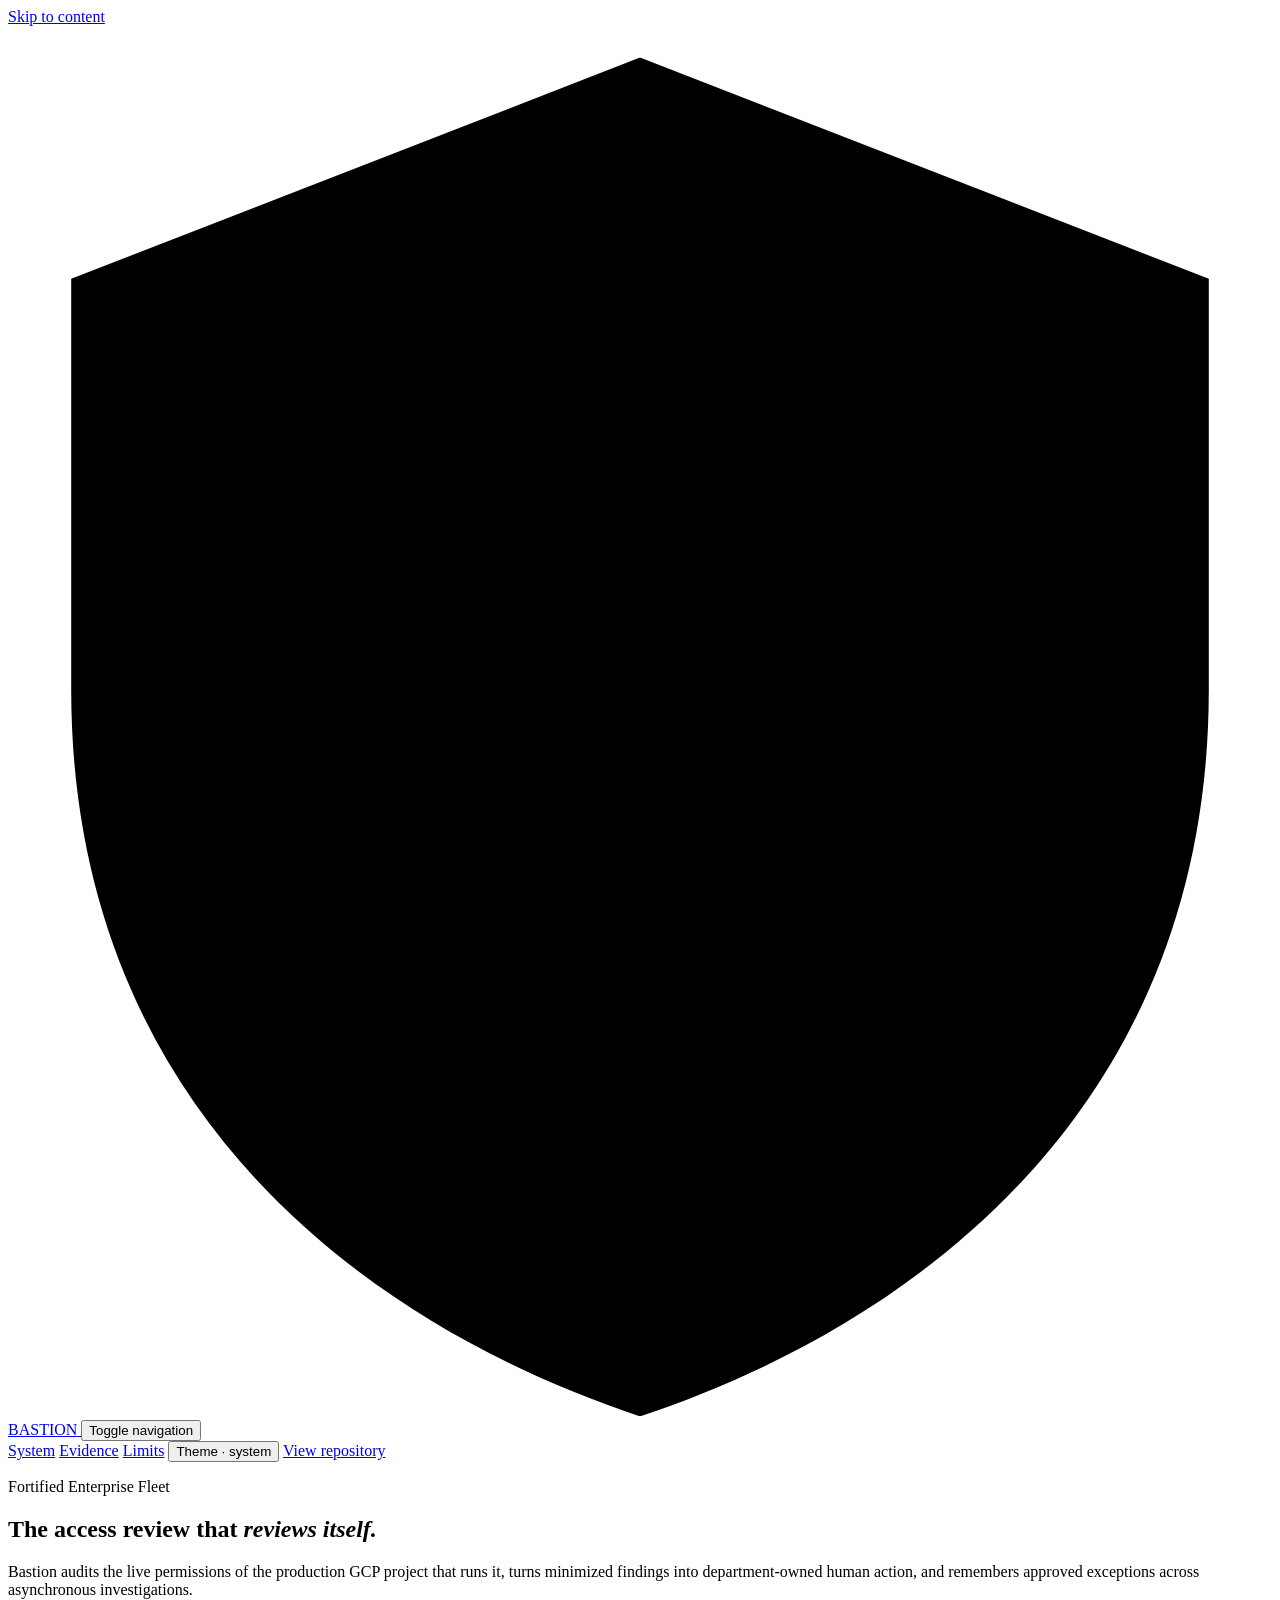
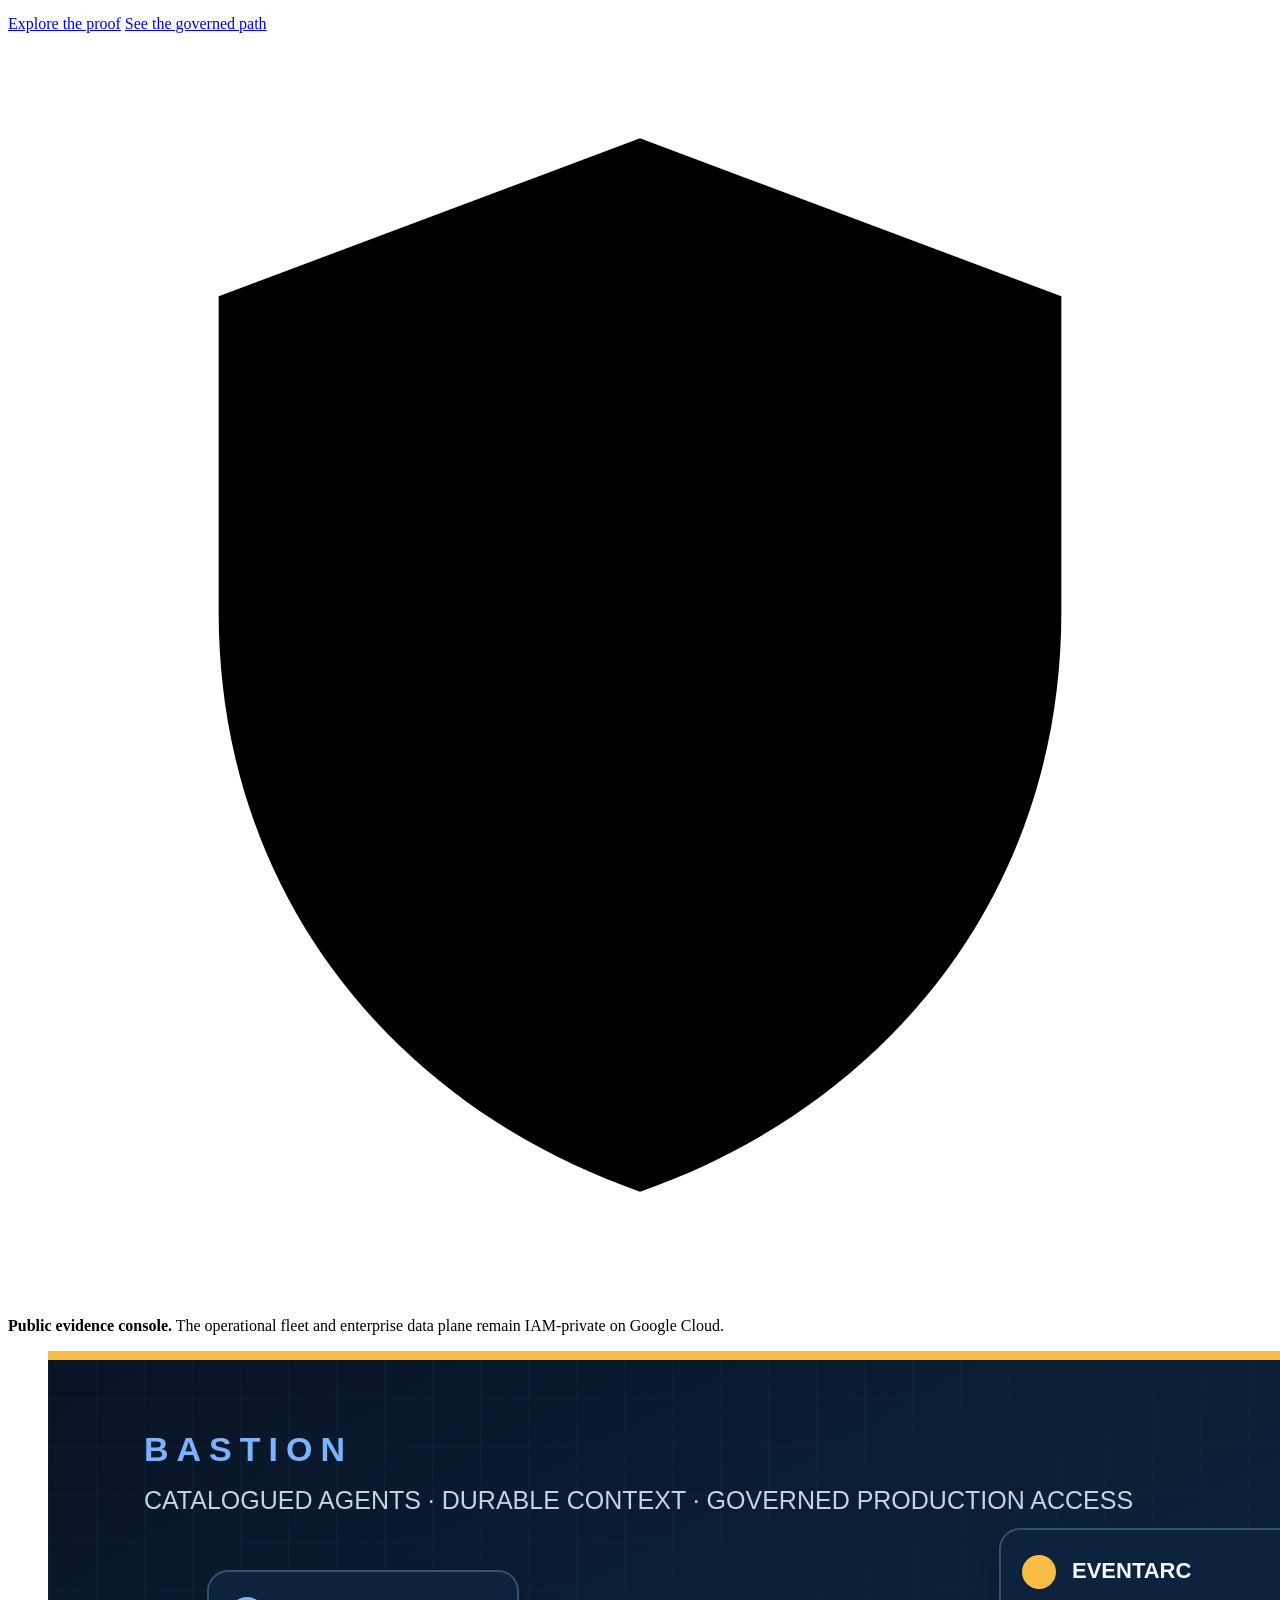
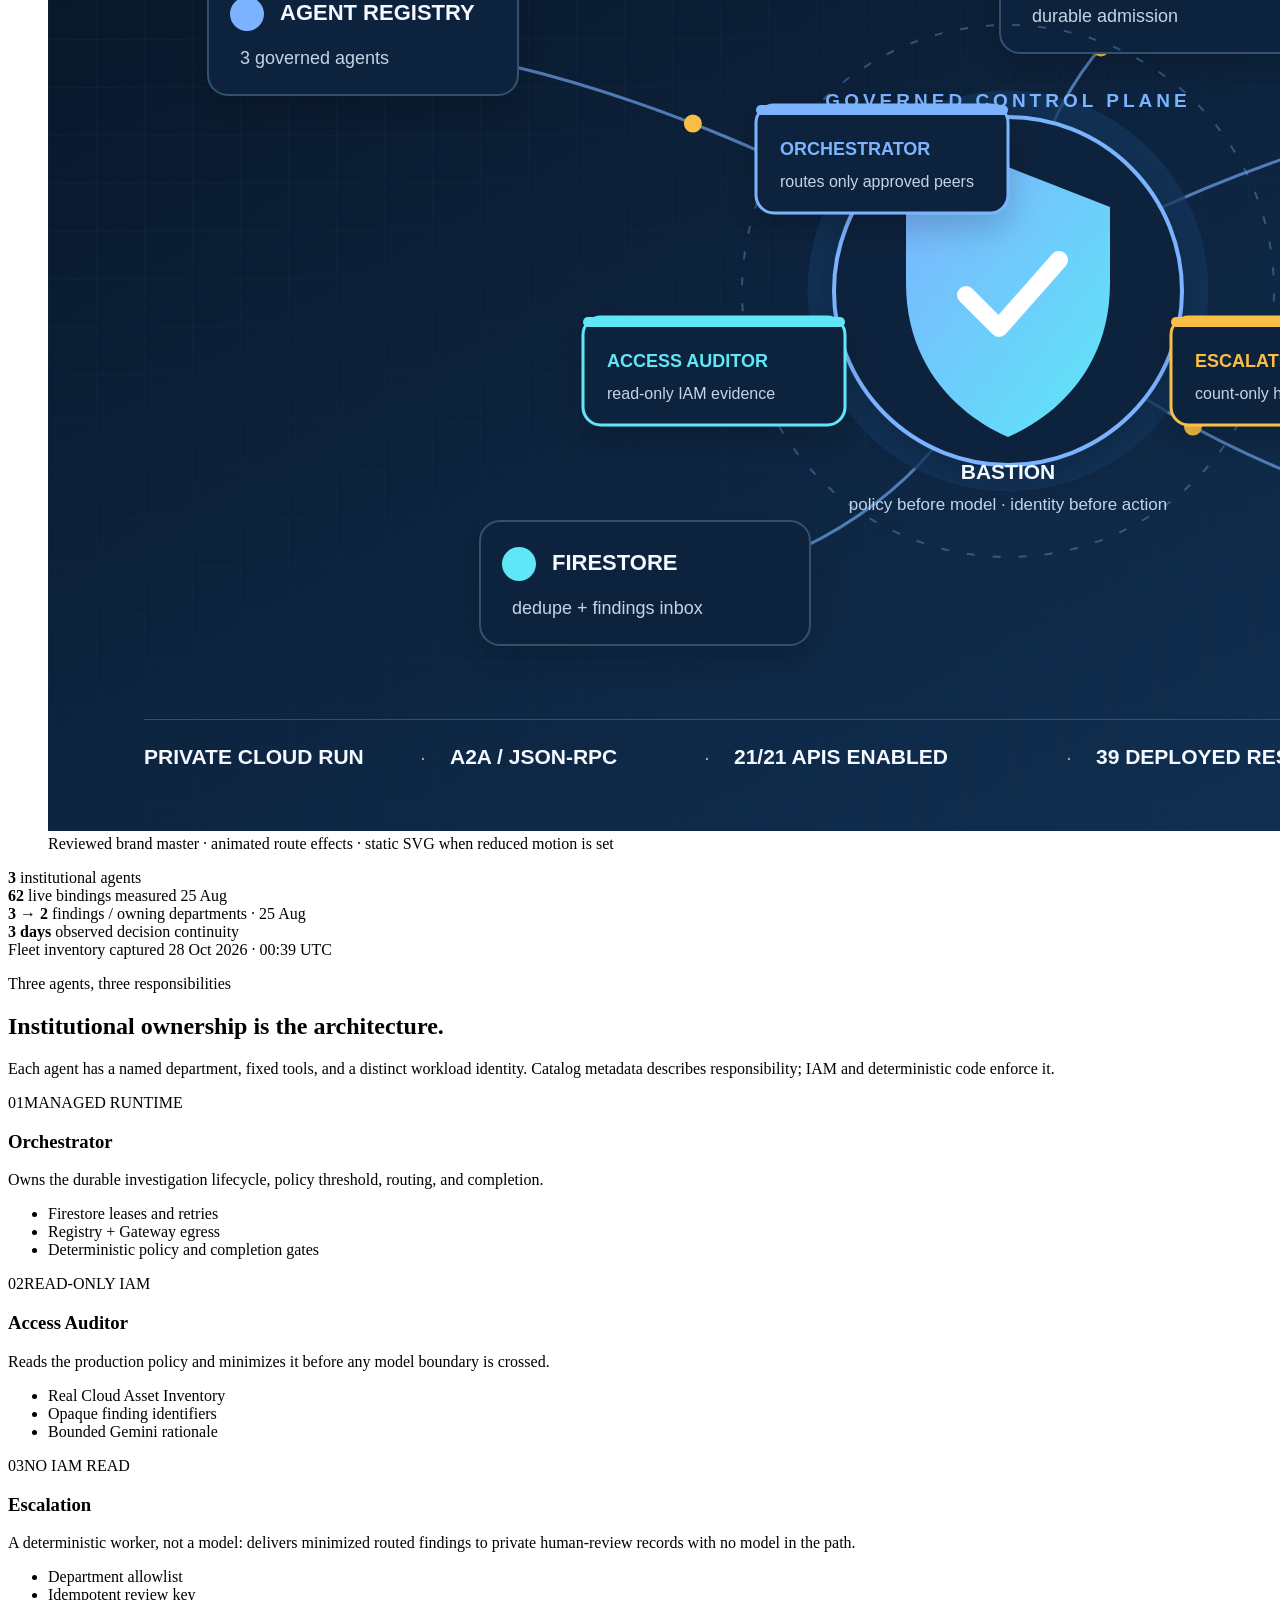
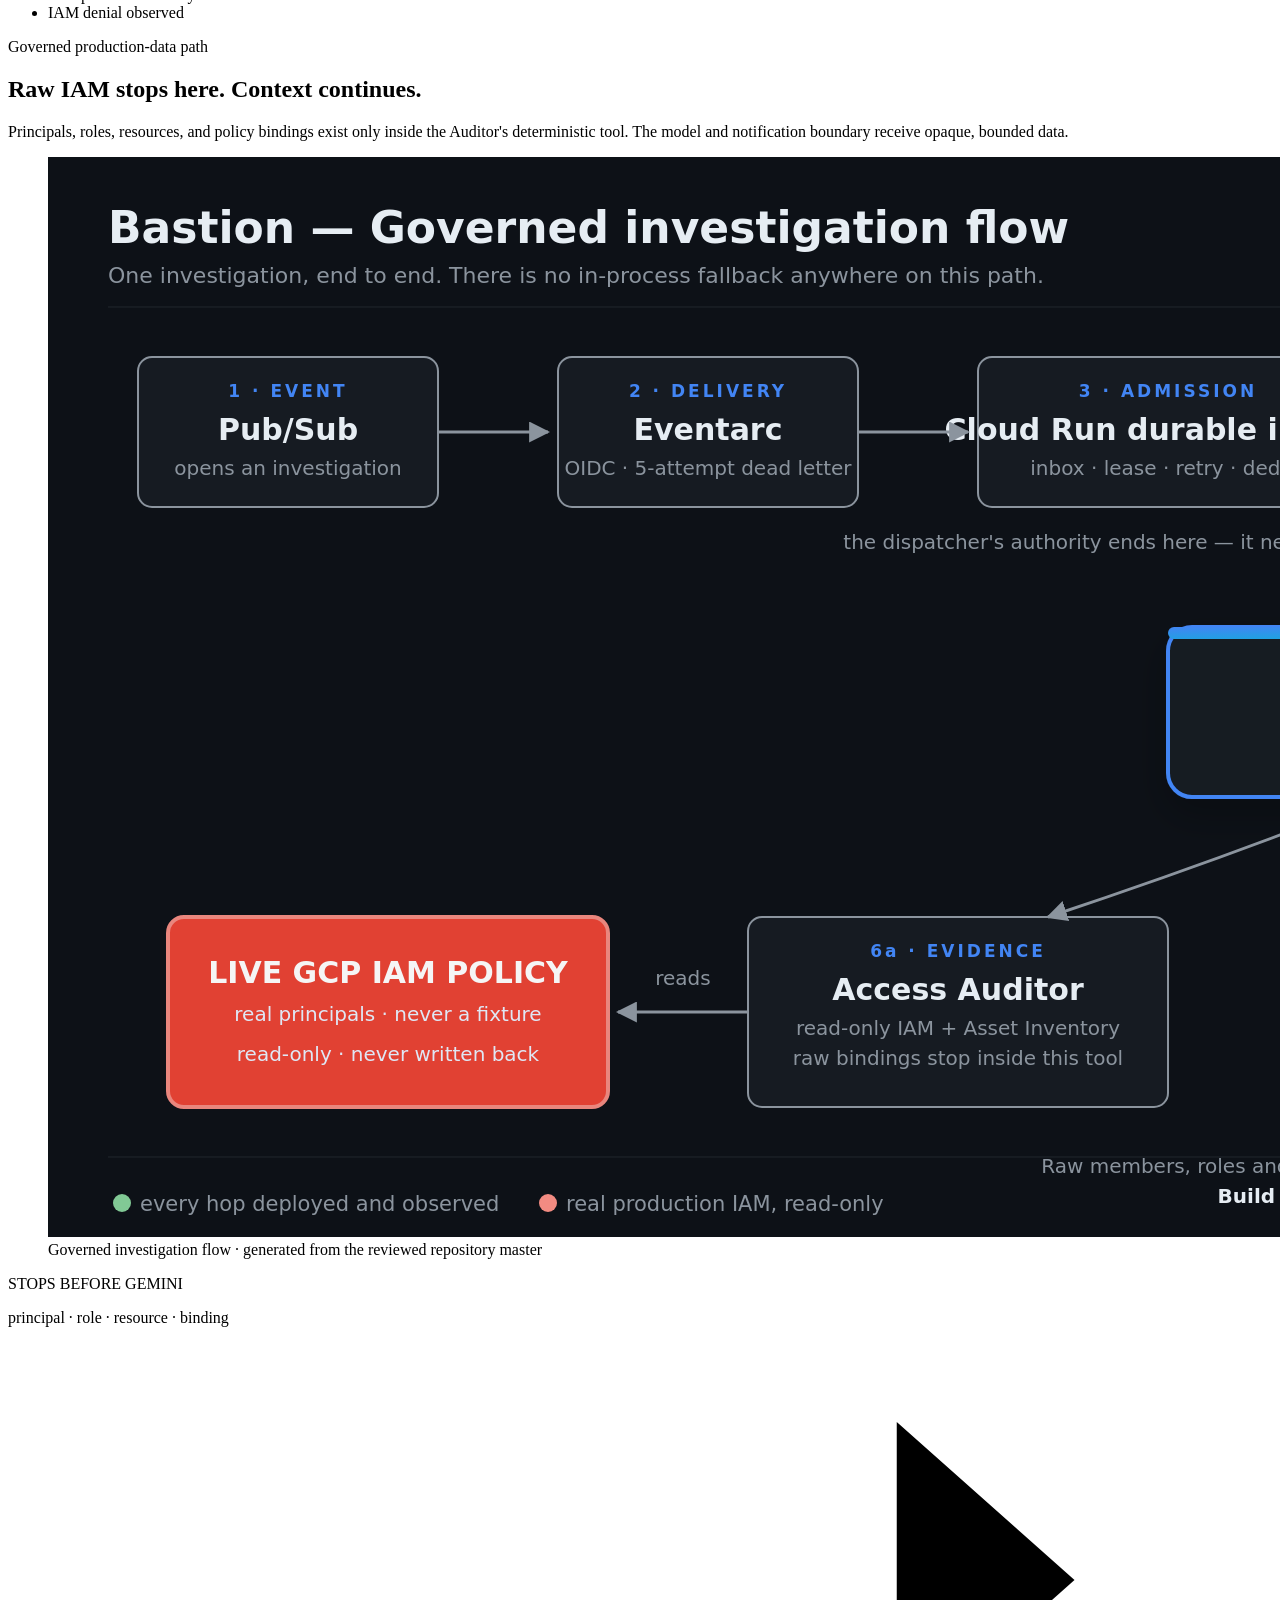
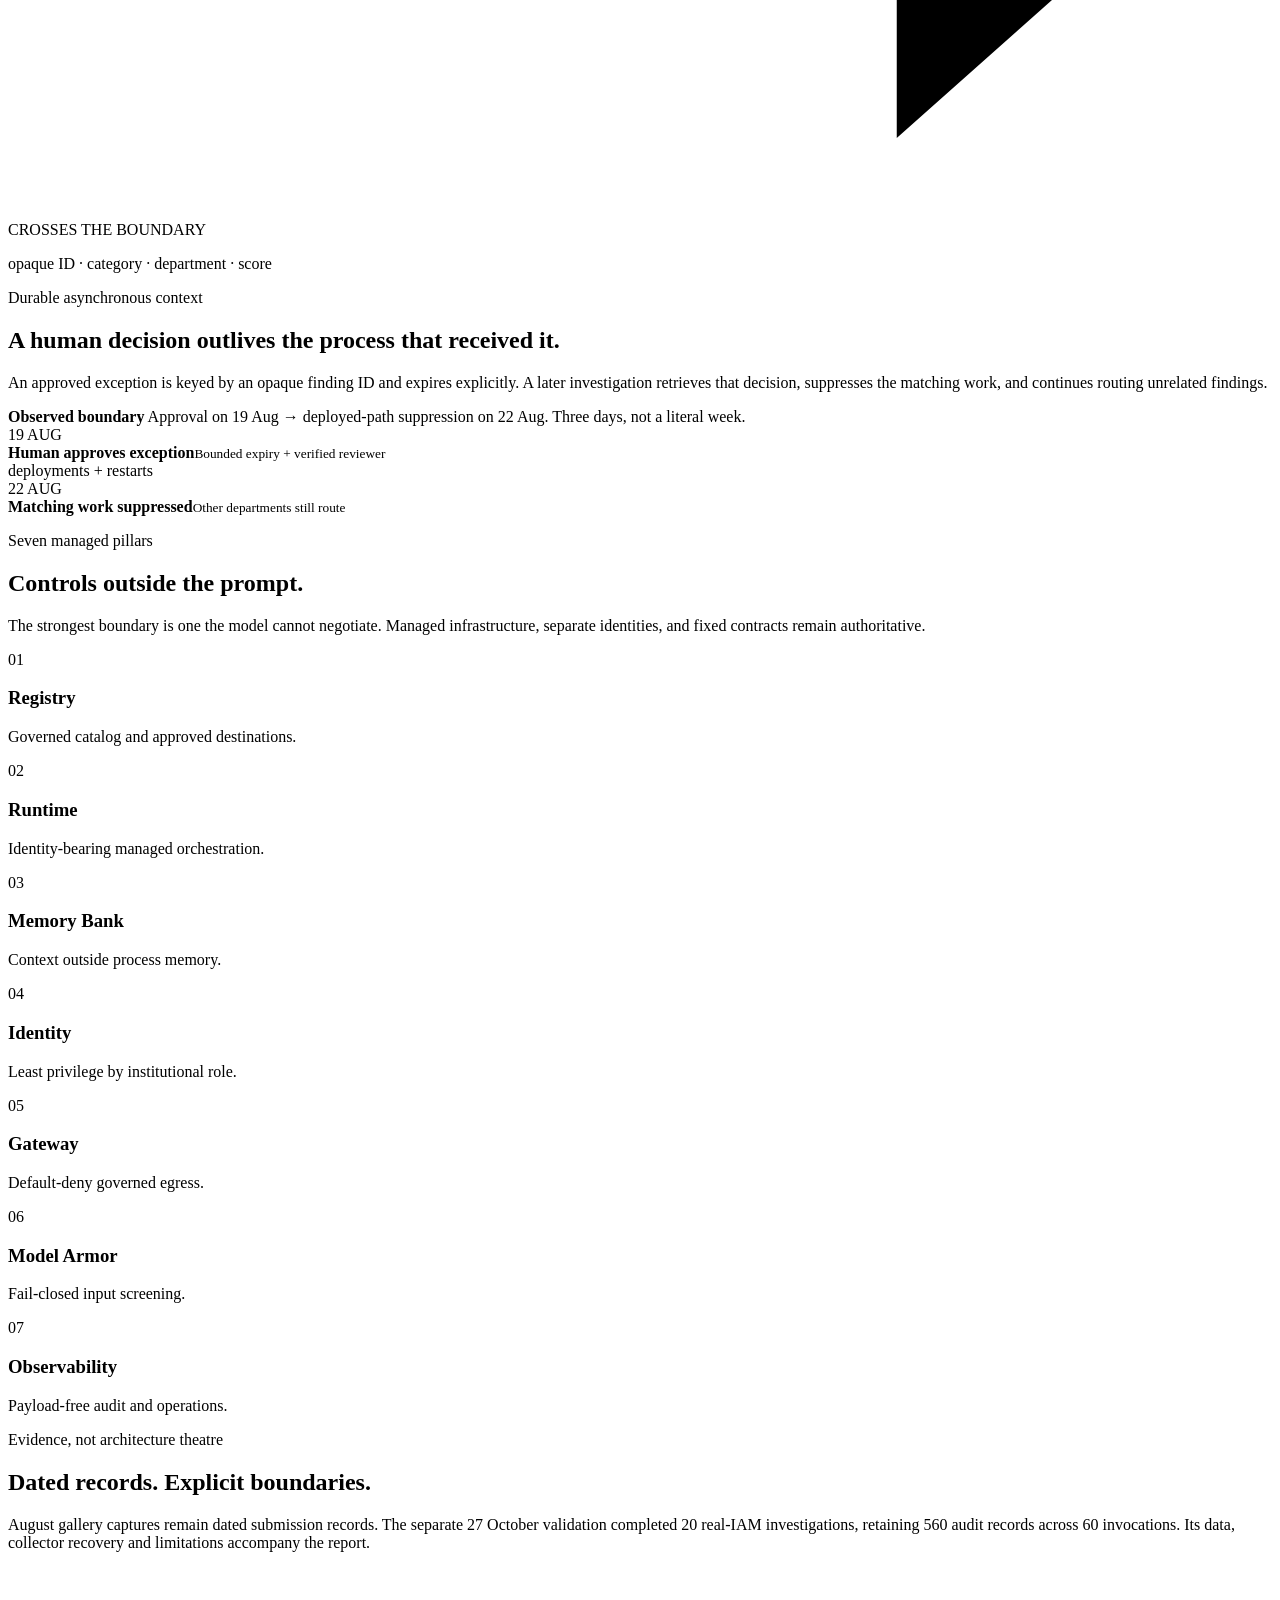
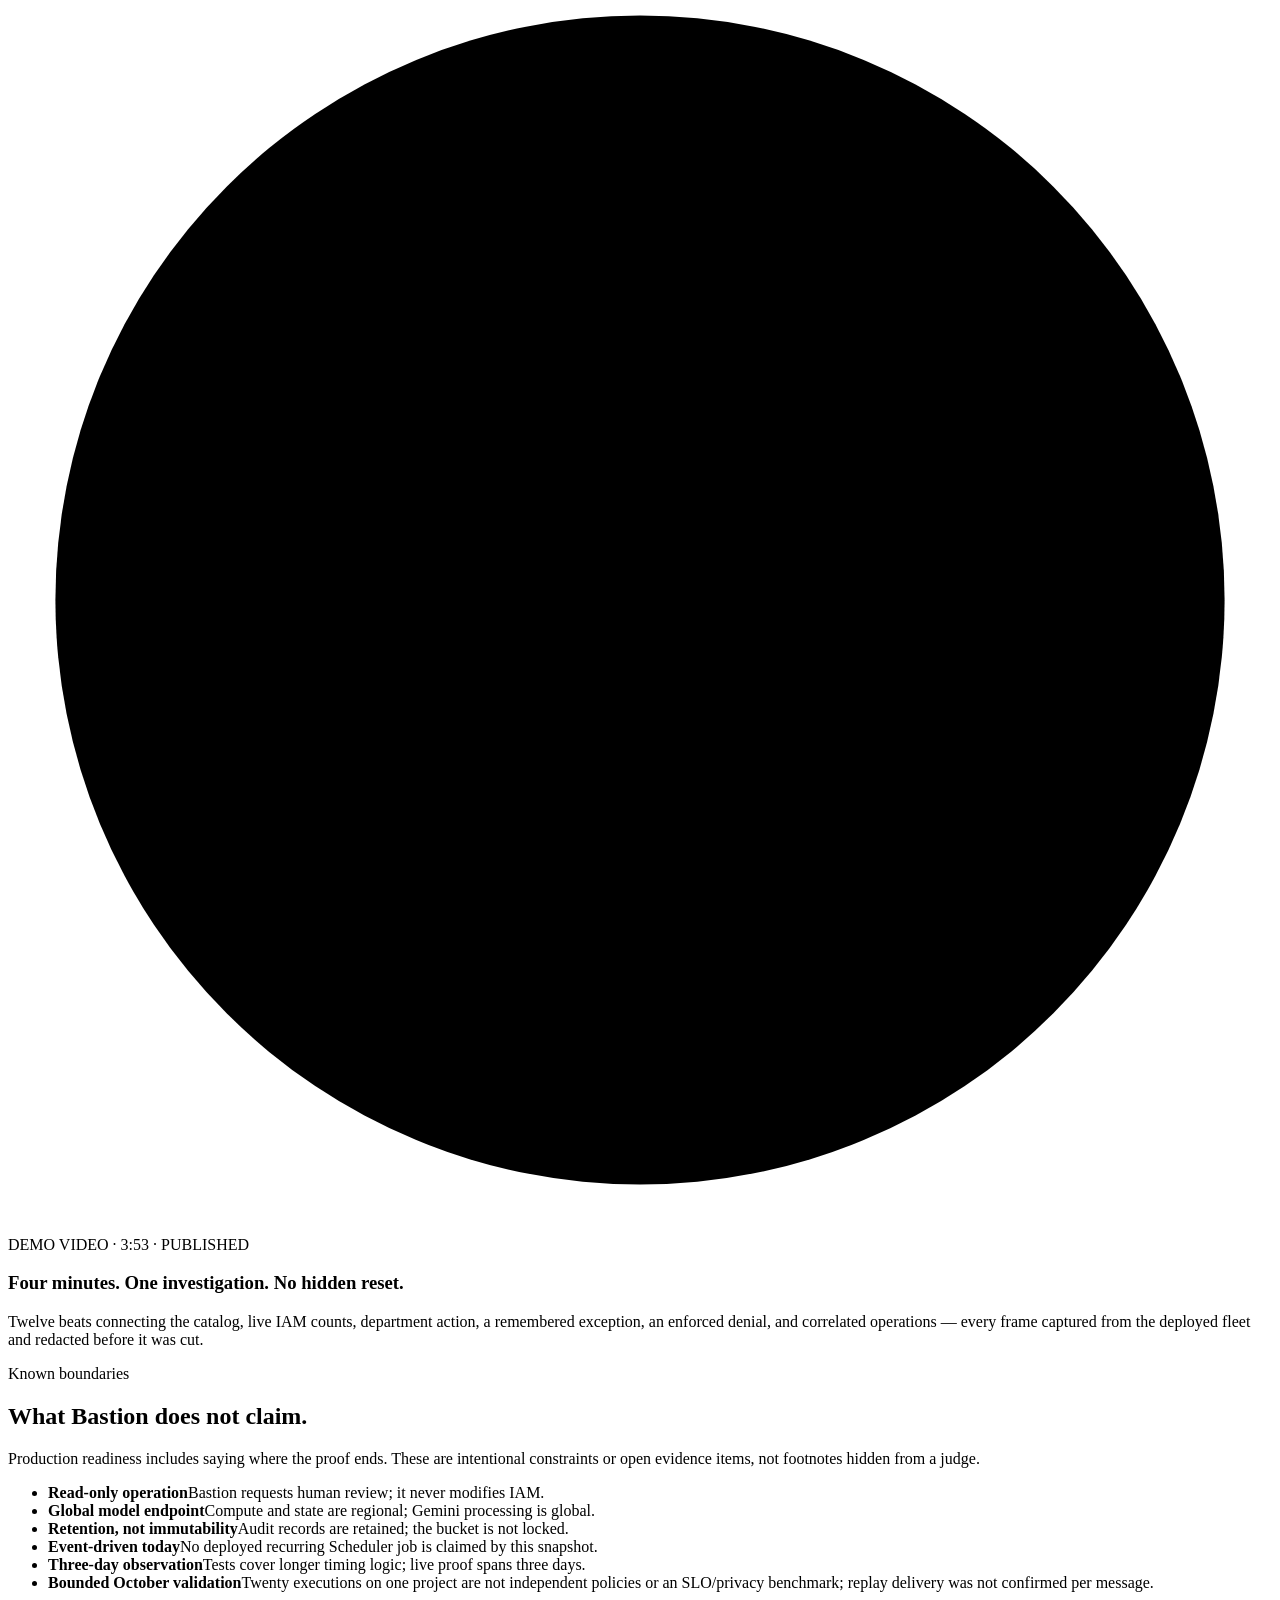
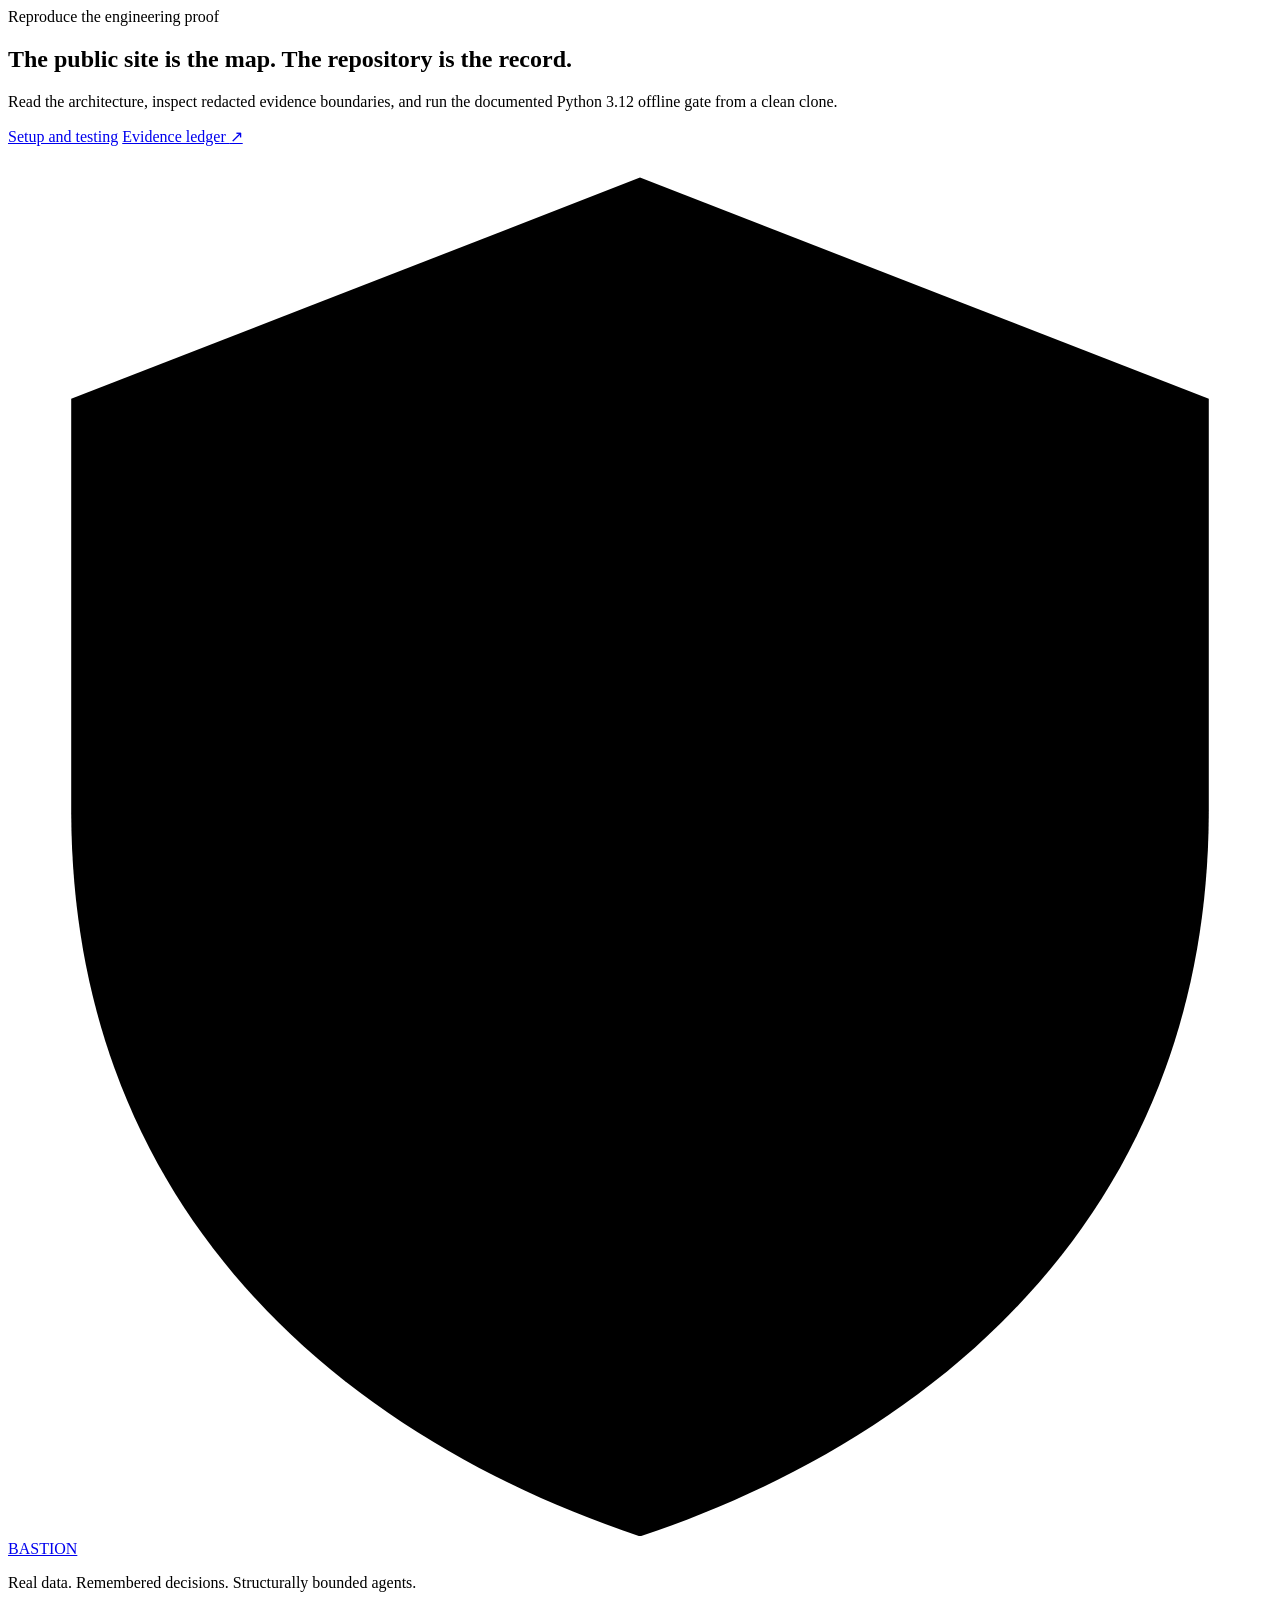
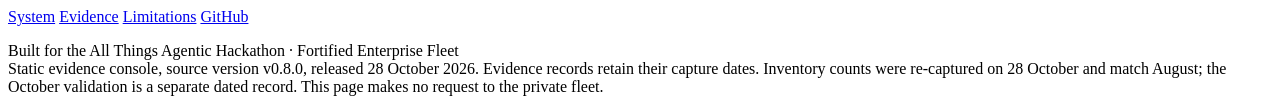
==== site/index.html @ 2a12f5f8 "Complete cohort F recovery and reconcile evidence Use the installed Runtime SDK surface and accept t" ====
<!doctype html>
<html lang="en">
  <head>
    <meta charset="utf-8">
    <meta name="viewport" content="width=device-width, initial-scale=1">
    <meta name="theme-color" content="#08111f">
    <meta
      name="description"
      content="Bastion is a governed institutional-agent fleet that reviews the live GCP IAM policy of the production project that runs it."
    >
    <meta property="og:type" content="website">
    <meta property="og:title" content="Bastion — The access review that reviews itself">
    <meta
      property="og:description"
      content="A public evidence console for a private, production GCP institutional-agent fleet."
    >
    <meta property="og:url" content="https://bastion.arjunganesh.dev">
    <meta
      property="og:image"
      content="https://bastion.arjunganesh.dev/assets/brand/banner-16x9-dark.gif"
    >
    <meta name="twitter:card" content="summary_large_image">
    <link rel="canonical" href="https://bastion.arjunganesh.dev">
    <link rel="icon" href="/favicon.svg" type="image/svg+xml">
    <link rel="stylesheet" href="/styles.css">
    <script src="/app.js" defer></script>
    <title>Bastion — The access review that reviews itself</title>
  </head>
  <body>
    <a class="skip-link" href="#main">Skip to content</a>

    <header class="site-header" data-header>
      <a class="brand" href="/" aria-label="Bastion home">
        <svg class="brand-mark" viewBox="0 0 40 44" role="img" aria-hidden="true">
          <path d="M20 1 38 8v13c0 13-9 20-18 23C11 41 2 34 2 21V8Z" />
          <path d="m12 21 5 5 11-12" />
        </svg>
        <span>BASTION</span>
      </a>
      <button class="nav-toggle" type="button" aria-expanded="false" aria-controls="site-nav">
        <span class="sr-only">Toggle navigation</span>
        <span></span><span></span>
      </button>
      <nav id="site-nav" class="site-nav" aria-label="Primary navigation">
        <a href="#system">System</a>
        <a href="#evidence">Evidence</a>
        <a href="#limits">Limits</a>
        <button class="theme-toggle" type="button" data-theme-toggle>
          Theme · <span data-theme-label>system</span>
        </button>
        <a class="nav-cta" href="https://github.com/iarjunganesh/bastion">View repository</a>
      </nav>
    </header>

    <main id="main">
      <section id="top" class="hero section-shell" aria-labelledby="hero-title">
        <div class="hero-copy">
          <p class="eyebrow"><span class="status-dot"></span> Fortified Enterprise Fleet</p>
          <h1 id="hero-title">The access review that <em>reviews itself.</em></h1>
          <p class="hero-lede">
            Bastion audits the live permissions of the production GCP project that runs it,
            turns minimized findings into department-owned human action, and remembers approved
            exceptions across asynchronous investigations.
          </p>
          <div class="hero-actions">
            <a class="button button-primary" href="#evidence">Explore the proof</a>
            <a class="button button-secondary" href="#system">See the governed path</a>
          </div>
          <div class="evidence-stamp" role="note" aria-label="Evidence plane notice">
            <svg viewBox="0 0 24 24" aria-hidden="true">
              <path d="M12 2 4 5v6c0 5.4 3.4 9.4 8 11 4.6-1.6 8-5.6 8-11V5Z" />
              <path d="m8.5 12 2.2 2.2 4.8-5" />
            </svg>
            <p>
              <strong>Public evidence console.</strong> The operational fleet and enterprise data
              plane remain IAM-private on Google Cloud.
            </p>
          </div>
        </div>

        <figure class="hero-asset-card">
          <img
            data-theme-asset
            data-light-gif="/assets/brand/banner-16x9-light.gif"
            data-dark-gif="/assets/brand/banner-16x9-dark.gif"
            data-light-static="/assets/brand/banner-16x9-light.svg"
            data-dark-static="/assets/brand/banner-16x9-dark.svg"
            src="/assets/brand/banner-16x9-dark.svg"
            alt="Bastion's reviewed brand overview showing the private live fleet, its three agents, and managed controls."
            width="1920"
            height="1080"
          >
          <figcaption>
            Reviewed brand master · animated route effects · static SVG when reduced motion is set
          </figcaption>
        </figure>
      </section>

      <section class="proof-strip" aria-label="Measured proof points">
        <div class="proof-item">
          <strong>3</strong>
          <span>institutional agents</span>
        </div>
        <div class="proof-item">
          <strong>62</strong>
          <span>live bindings measured 25 Aug</span>
        </div>
        <div class="proof-item">
          <strong>3 → 2</strong>
          <span>findings / owning departments · 25 Aug</span>
        </div>
        <div class="proof-item">
          <strong>3 days</strong>
          <span>observed decision continuity</span>
        </div>
        <div class="proof-meta">
          <span>Fleet inventory captured</span>
          <time data-verified-at datetime="2026-10-28T00:39:39Z">28 Oct 2026 · 00:39 UTC</time>
          <span class="proof-age" data-verified-age hidden></span>
        </div>
      </section>

      <section id="system" class="section section-shell" aria-labelledby="system-title">
        <div class="section-heading split-heading">
          <div>
            <p class="eyebrow">Three agents, three responsibilities</p>
            <h2 id="system-title">Institutional ownership is the architecture.</h2>
          </div>
          <p>
            Each agent has a named department, fixed tools, and a distinct workload identity.
            Catalog metadata describes responsibility; IAM and deterministic code enforce it.
          </p>
        </div>

        <div class="agent-grid">
          <article class="agent-card agent-card-primary">
            <div class="agent-card-top"><span>01</span><span class="agent-state">MANAGED RUNTIME</span></div>
            <h3>Orchestrator</h3>
            <p>Owns the durable investigation lifecycle, policy threshold, routing, and completion.</p>
            <ul class="capability-list">
              <li>Firestore leases and retries</li>
              <li>Registry + Gateway egress</li>
              <li>Deterministic policy and completion gates</li>
            </ul>
          </article>
          <article class="agent-card agent-card-cyan">
            <div class="agent-card-top"><span>02</span><span class="agent-state">READ-ONLY IAM</span></div>
            <h3>Access Auditor</h3>
            <p>Reads the production policy and minimizes it before any model boundary is crossed.</p>
            <ul class="capability-list">
              <li>Real Cloud Asset Inventory</li>
              <li>Opaque finding identifiers</li>
              <li>Bounded Gemini rationale</li>
            </ul>
          </article>
          <article class="agent-card agent-card-amber">
            <div class="agent-card-top"><span>03</span><span class="agent-state">NO IAM READ</span></div>
            <h3>Escalation</h3>
            <p>A deterministic worker, not a model: delivers minimized routed findings to private human-review records with no model in the path.</p>
            <ul class="capability-list">
              <li>Department allowlist</li>
              <li>Idempotent review key</li>
              <li>IAM denial observed</li>
            </ul>
          </article>
        </div>
      </section>

      <section class="section path-section" aria-labelledby="path-title">
        <div class="section-shell">
          <div class="section-heading">
            <p class="eyebrow">Governed production-data path</p>
            <h2 id="path-title">Raw IAM stops here. Context continues.</h2>
            <p class="heading-lede">
              Principals, roles, resources, and policy bindings exist only inside the Auditor's
              deterministic tool. The model and notification boundary receive opaque, bounded data.
            </p>
          </div>

          <figure class="architecture-figure">
            <img
              data-theme-asset
              data-light-gif="/assets/architecture/governed-investigation-flow-light.gif"
              data-dark-gif="/assets/architecture/governed-investigation-flow-dark.gif"
              data-light-static="/assets/architecture/governed-investigation-flow-light.svg"
              data-dark-static="/assets/architecture/governed-investigation-flow-dark.svg"
              src="/assets/architecture/governed-investigation-flow-dark.svg"
              alt="The reviewed production request path from Pub/Sub and Eventarc through durable ingress, managed Runtime and Gateway to the read-only Auditor and no-IAM-read Escalation agent."
              width="1920"
              height="1080"
            >
            <figcaption>
              Governed investigation flow · generated from the reviewed repository master
            </figcaption>
          </figure>

          <div class="data-contract">
            <div>
              <span class="contract-label contract-denied">STOPS BEFORE GEMINI</span>
              <p>principal · role · resource · binding</p>
            </div>
            <svg viewBox="0 0 64 24" aria-hidden="true"><path d="M2 12h52M45 4l9 8-9 8" /></svg>
            <div>
              <span class="contract-label contract-allowed">CROSSES THE BOUNDARY</span>
              <p>opaque ID · category · department · score</p>
            </div>
          </div>
        </div>
      </section>

      <section class="section section-shell memory-section" aria-labelledby="memory-title">
        <div class="memory-copy">
          <p class="eyebrow">Durable asynchronous context</p>
          <h2 id="memory-title">A human decision outlives the process that received it.</h2>
          <p>
            An approved exception is keyed by an opaque finding ID and expires explicitly. A later
            investigation retrieves that decision, suppresses the matching work, and continues
            routing unrelated findings.
          </p>
          <div class="honesty-note">
            <strong>Observed boundary</strong>
            <span>Approval on 19 Aug → deployed-path suppression on 22 Aug. Three days, not a literal week.</span>
          </div>
        </div>
        <div class="timeline-card" role="group" aria-label="Exception continuity timeline">
          <div class="timeline-row timeline-approved">
            <time datetime="2026-08-19">19 AUG</time>
            <span class="timeline-node"></span>
            <div><strong>Human approves exception</strong><small>Bounded expiry + verified reviewer</small></div>
          </div>
          <div class="timeline-line"><span>deployments + restarts</span></div>
          <div class="timeline-row timeline-suppressed">
            <time datetime="2026-08-22">22 AUG</time>
            <span class="timeline-node"></span>
            <div><strong>Matching work suppressed</strong><small>Other departments still route</small></div>
          </div>
        </div>
      </section>

      <section class="section controls-section" aria-labelledby="controls-title">
        <div class="section-shell">
          <div class="section-heading split-heading">
            <div>
              <p class="eyebrow">Seven managed pillars</p>
              <h2 id="controls-title">Controls outside the prompt.</h2>
            </div>
            <p>
              The strongest boundary is one the model cannot negotiate. Managed infrastructure,
              separate identities, and fixed contracts remain authoritative.
            </p>
          </div>
          <div class="pillar-grid">
            <article><span>01</span><h3>Registry</h3><p>Governed catalog and approved destinations.</p></article>
            <article><span>02</span><h3>Runtime</h3><p>Identity-bearing managed orchestration.</p></article>
            <article><span>03</span><h3>Memory Bank</h3><p>Context outside process memory.</p></article>
            <article><span>04</span><h3>Identity</h3><p>Least privilege by institutional role.</p></article>
            <article><span>05</span><h3>Gateway</h3><p>Default-deny governed egress.</p></article>
            <article><span>06</span><h3>Model Armor</h3><p>Fail-closed input screening.</p></article>
            <article><span>07</span><h3>Observability</h3><p>Payload-free audit and operations.</p></article>
          </div>
        </div>
      </section>

      <section id="evidence" class="section section-shell" aria-labelledby="evidence-title">
        <div class="section-heading split-heading">
          <div>
            <p class="eyebrow">Evidence, not architecture theatre</p>
            <h2 id="evidence-title">Dated records. Explicit boundaries.</h2>
          </div>
          <p>
            August gallery captures remain dated submission records. The separate 27 October
            validation completed 20 real-IAM investigations, retaining 560 audit records across
            60 invocations. Its data, collector recovery and limitations accompany the report.
          </p>
        </div>

        <div id="evidence-gallery" class="evidence-grid" aria-live="polite" aria-busy="true">
          <article class="evidence-card evidence-loading" aria-label="Loading evidence">
            <div class="skeleton skeleton-image"></div>
            <div class="skeleton skeleton-line"></div>
            <div class="skeleton skeleton-line skeleton-short"></div>
          </article>
          <article class="evidence-card evidence-loading" aria-hidden="true">
            <div class="skeleton skeleton-image"></div>
            <div class="skeleton skeleton-line"></div>
            <div class="skeleton skeleton-line skeleton-short"></div>
          </article>
          <article class="evidence-card evidence-loading" aria-hidden="true">
            <div class="skeleton skeleton-image"></div>
            <div class="skeleton skeleton-line"></div>
            <div class="skeleton skeleton-line skeleton-short"></div>
          </article>
        </div>

        <div id="video" class="video-panel" role="region" aria-labelledby="video-title">
          <div class="video-placeholder" data-video-container>
            <svg viewBox="0 0 80 80" aria-hidden="true">
              <circle cx="40" cy="40" r="37" />
              <path d="m34 27 20 13-20 13Z" />
            </svg>
          </div>
          <div class="video-copy">
            <span class="status-label">DEMO VIDEO · 3:53 · PUBLISHED</span>
            <h3 id="video-title">Four minutes. One investigation. No hidden reset.</h3>
            <p>
              Twelve beats connecting the catalog, live IAM counts, department action, a
              remembered exception, an enforced denial, and correlated operations — every frame
              captured from the deployed fleet and redacted before it was cut.
            </p>
          </div>
        </div>
      </section>

      <section id="limits" class="section limits-section" aria-labelledby="limits-title">
        <div class="section-shell limits-layout">
          <div>
            <p class="eyebrow">Known boundaries</p>
            <h2 id="limits-title">What Bastion does not claim.</h2>
            <p>
              Production readiness includes saying where the proof ends. These are intentional
              constraints or open evidence items, not footnotes hidden from a judge.
            </p>
          </div>
          <ul class="limits-list">
            <li><strong>Read-only operation</strong><span>Bastion requests human review; it never modifies IAM.</span></li>
            <li><strong>Global model endpoint</strong><span>Compute and state are regional; Gemini processing is global.</span></li>
            <li><strong>Retention, not immutability</strong><span>Audit records are retained; the bucket is not locked.</span></li>
            <li><strong>Event-driven today</strong><span>No deployed recurring Scheduler job is claimed by this snapshot.</span></li>
            <li><strong>Three-day observation</strong><span>Tests cover longer timing logic; live proof spans three days.</span></li>
            <li><strong>Bounded October validation</strong><span>Twenty executions on one project are not independent policies or an SLO/privacy benchmark; replay delivery was not confirmed per message.</span></li>
          </ul>
        </div>
      </section>

      <section id="testing" class="section section-shell testing-section" aria-labelledby="testing-title">
        <div>
          <p class="eyebrow">Reproduce the engineering proof</p>
          <h2 id="testing-title">The public site is the map. The repository is the record.</h2>
        </div>
        <div class="testing-actions">
          <p>
            Read the architecture, inspect redacted evidence boundaries, and run the documented
            Python 3.12 offline gate from a clean clone.
          </p>
          <div>
            <a class="button button-primary" href="https://github.com/iarjunganesh/bastion#readme">Setup and testing</a>
            <a class="text-link" href="https://github.com/iarjunganesh/bastion/tree/main/assets/evidence">Evidence ledger <span aria-hidden="true">↗</span></a>
          </div>
        </div>
      </section>
    </main>

    <footer class="site-footer">
      <div class="section-shell footer-layout">
        <div>
          <a class="brand footer-brand" href="/">
            <svg class="brand-mark" viewBox="0 0 40 44" aria-hidden="true">
              <path d="M20 1 38 8v13c0 13-9 20-18 23C11 41 2 34 2 21V8Z" />
              <path d="m12 21 5 5 11-12" />
            </svg>
            <span>BASTION</span>
          </a>
          <p>Real data. Remembered decisions. Structurally bounded agents.</p>
        </div>
        <div class="footer-links">
          <a href="#system">System</a>
          <a href="#evidence">Evidence</a>
          <a href="#limits">Limitations</a>
          <a href="https://github.com/iarjunganesh/bastion">GitHub</a>
        </div>
        <p class="footer-note">Built for the All Things Agentic Hackathon · Fortified Enterprise Fleet<br />
          <span class="footer-build">Static evidence console, source version v0.8.0, released
          28 October 2026. Evidence records retain their capture dates. Inventory counts were
          re-captured on 28 October and match August; the October validation is a separate dated
          record. This page makes no request to the private fleet.</span></p>
      </div>
    </footer>
  </body>
</html>
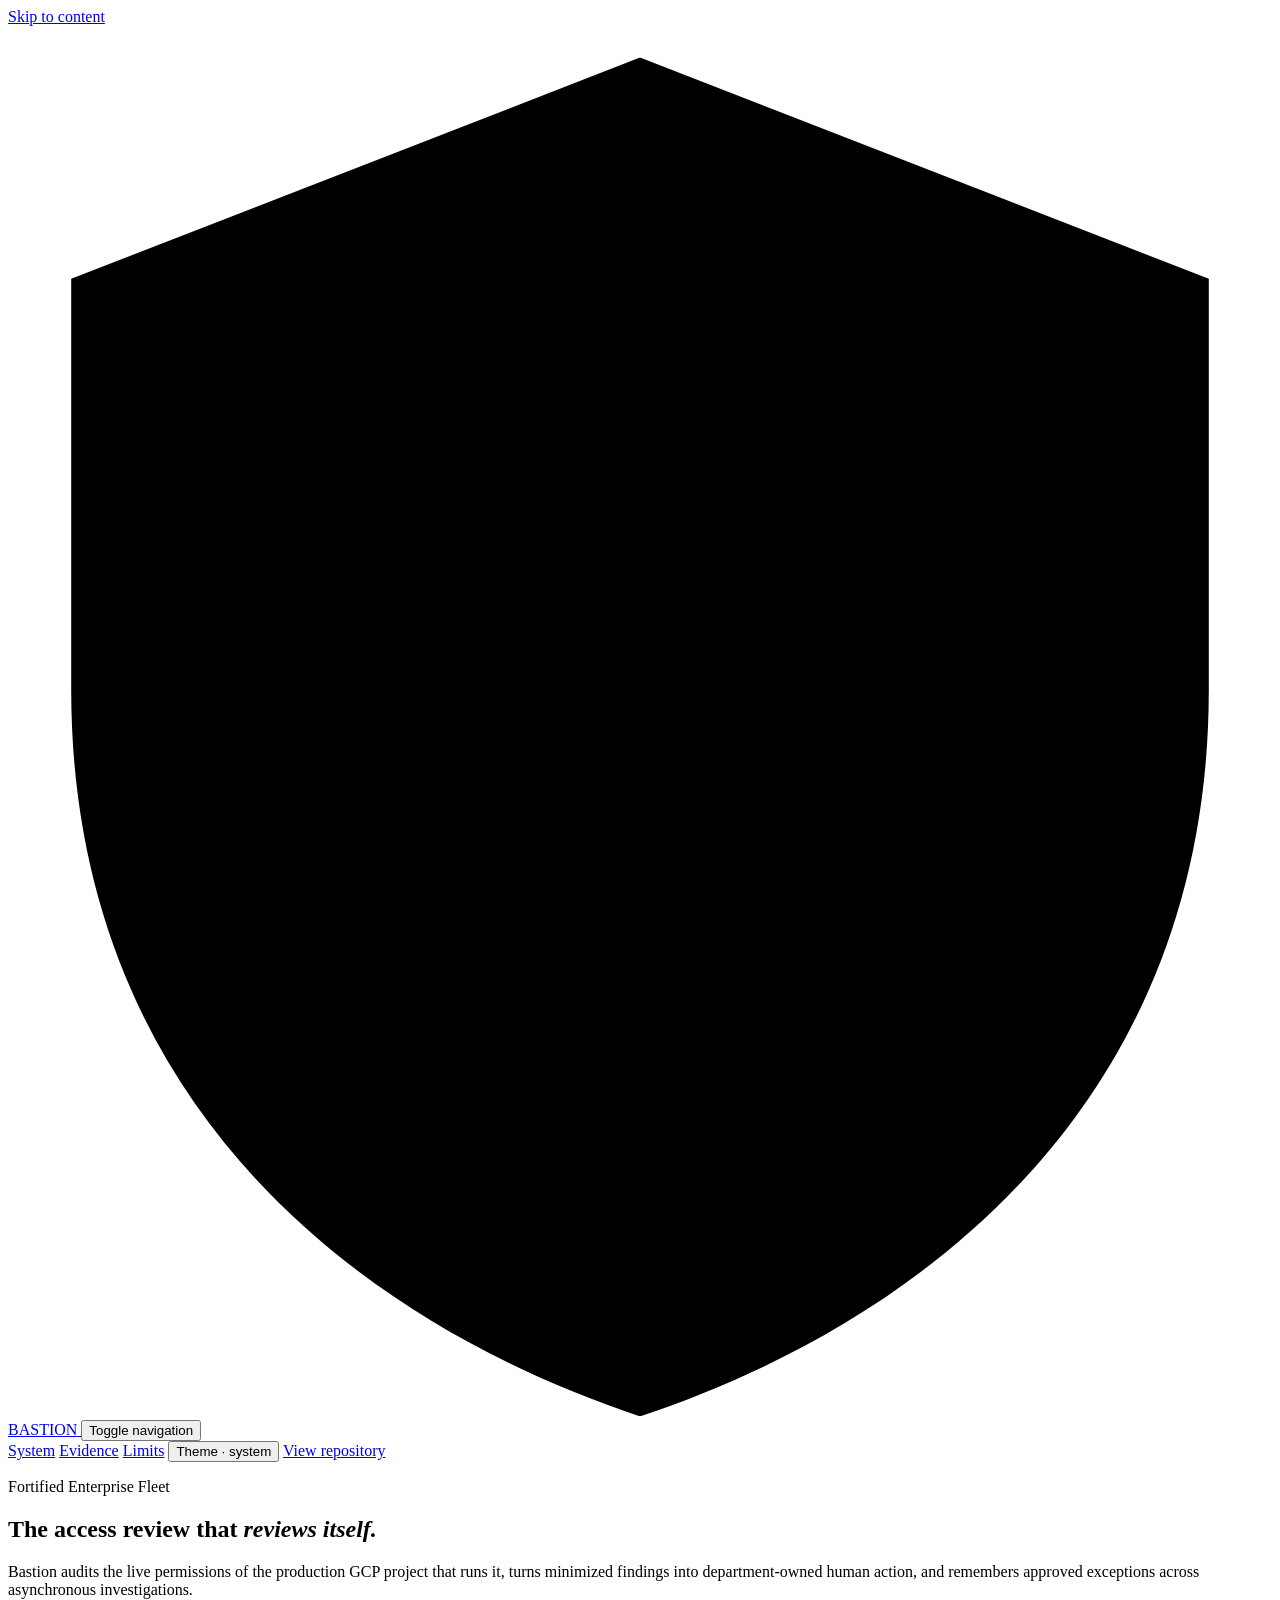
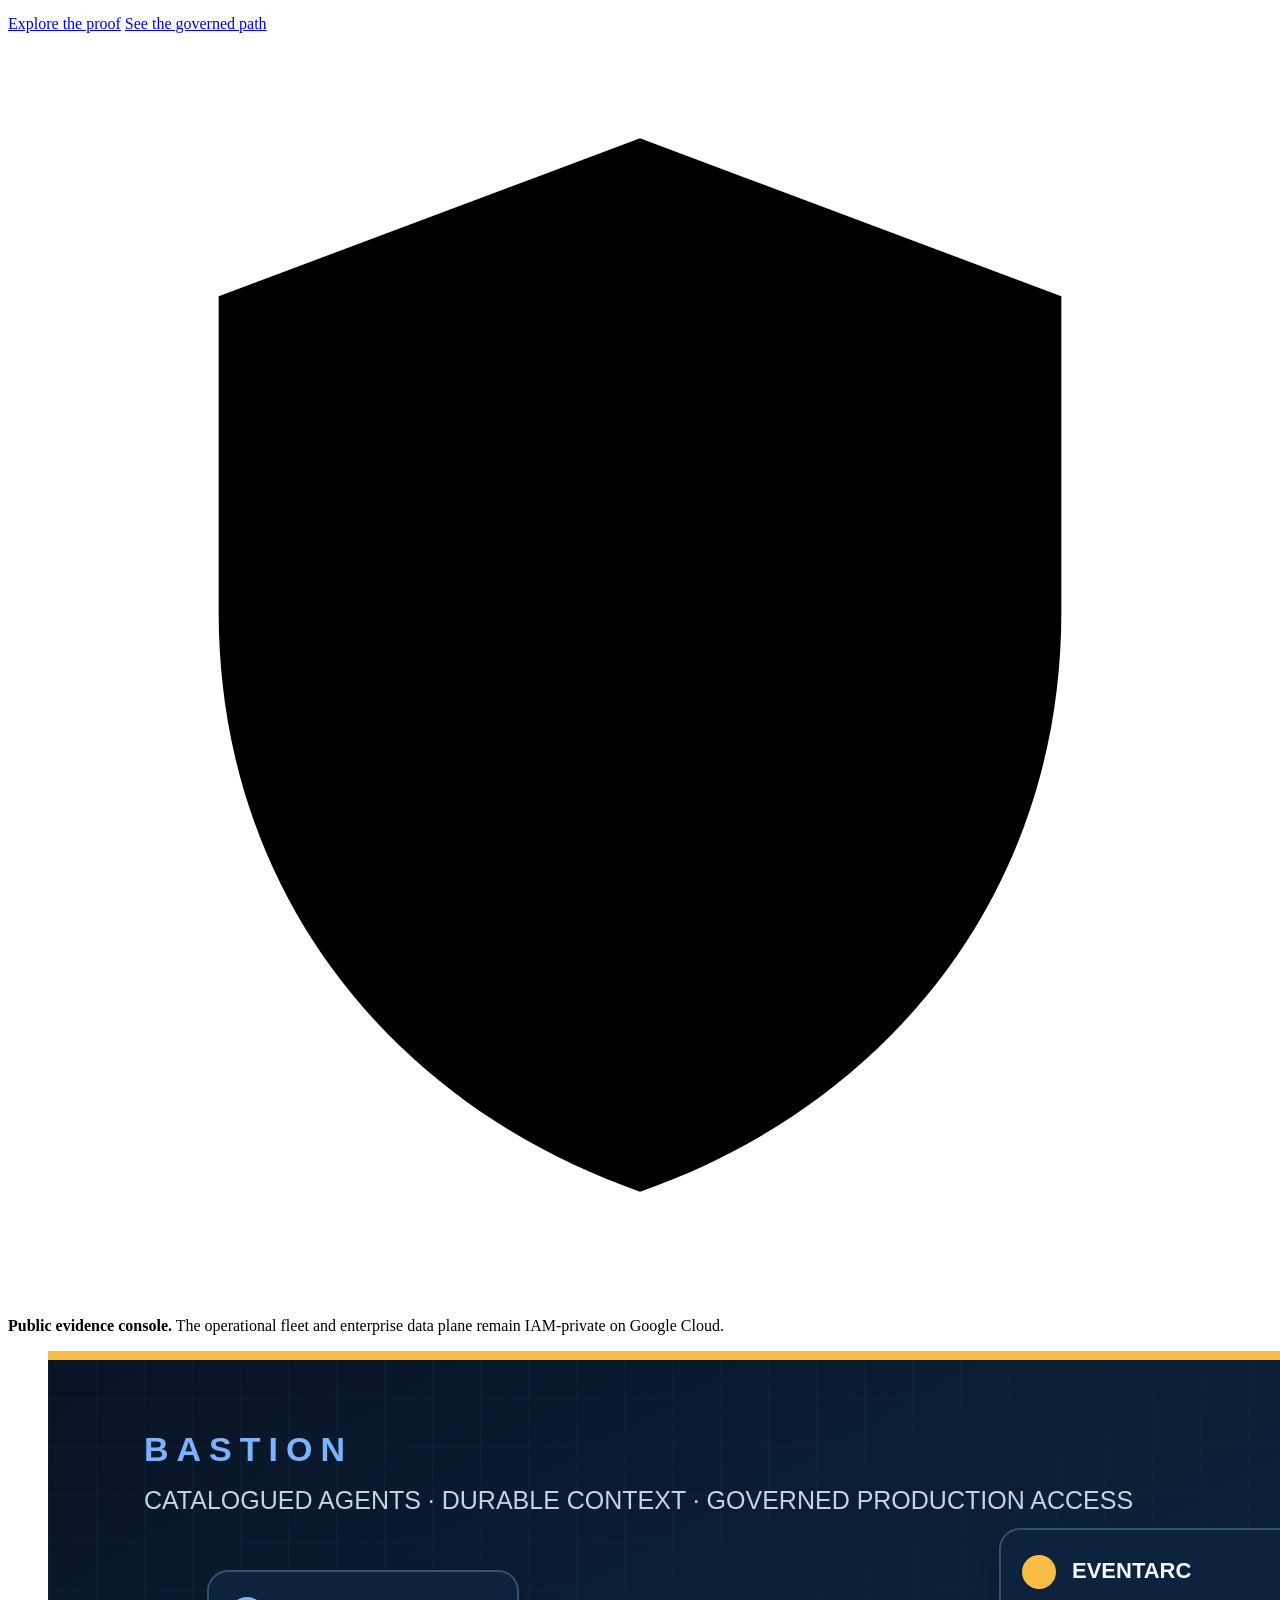
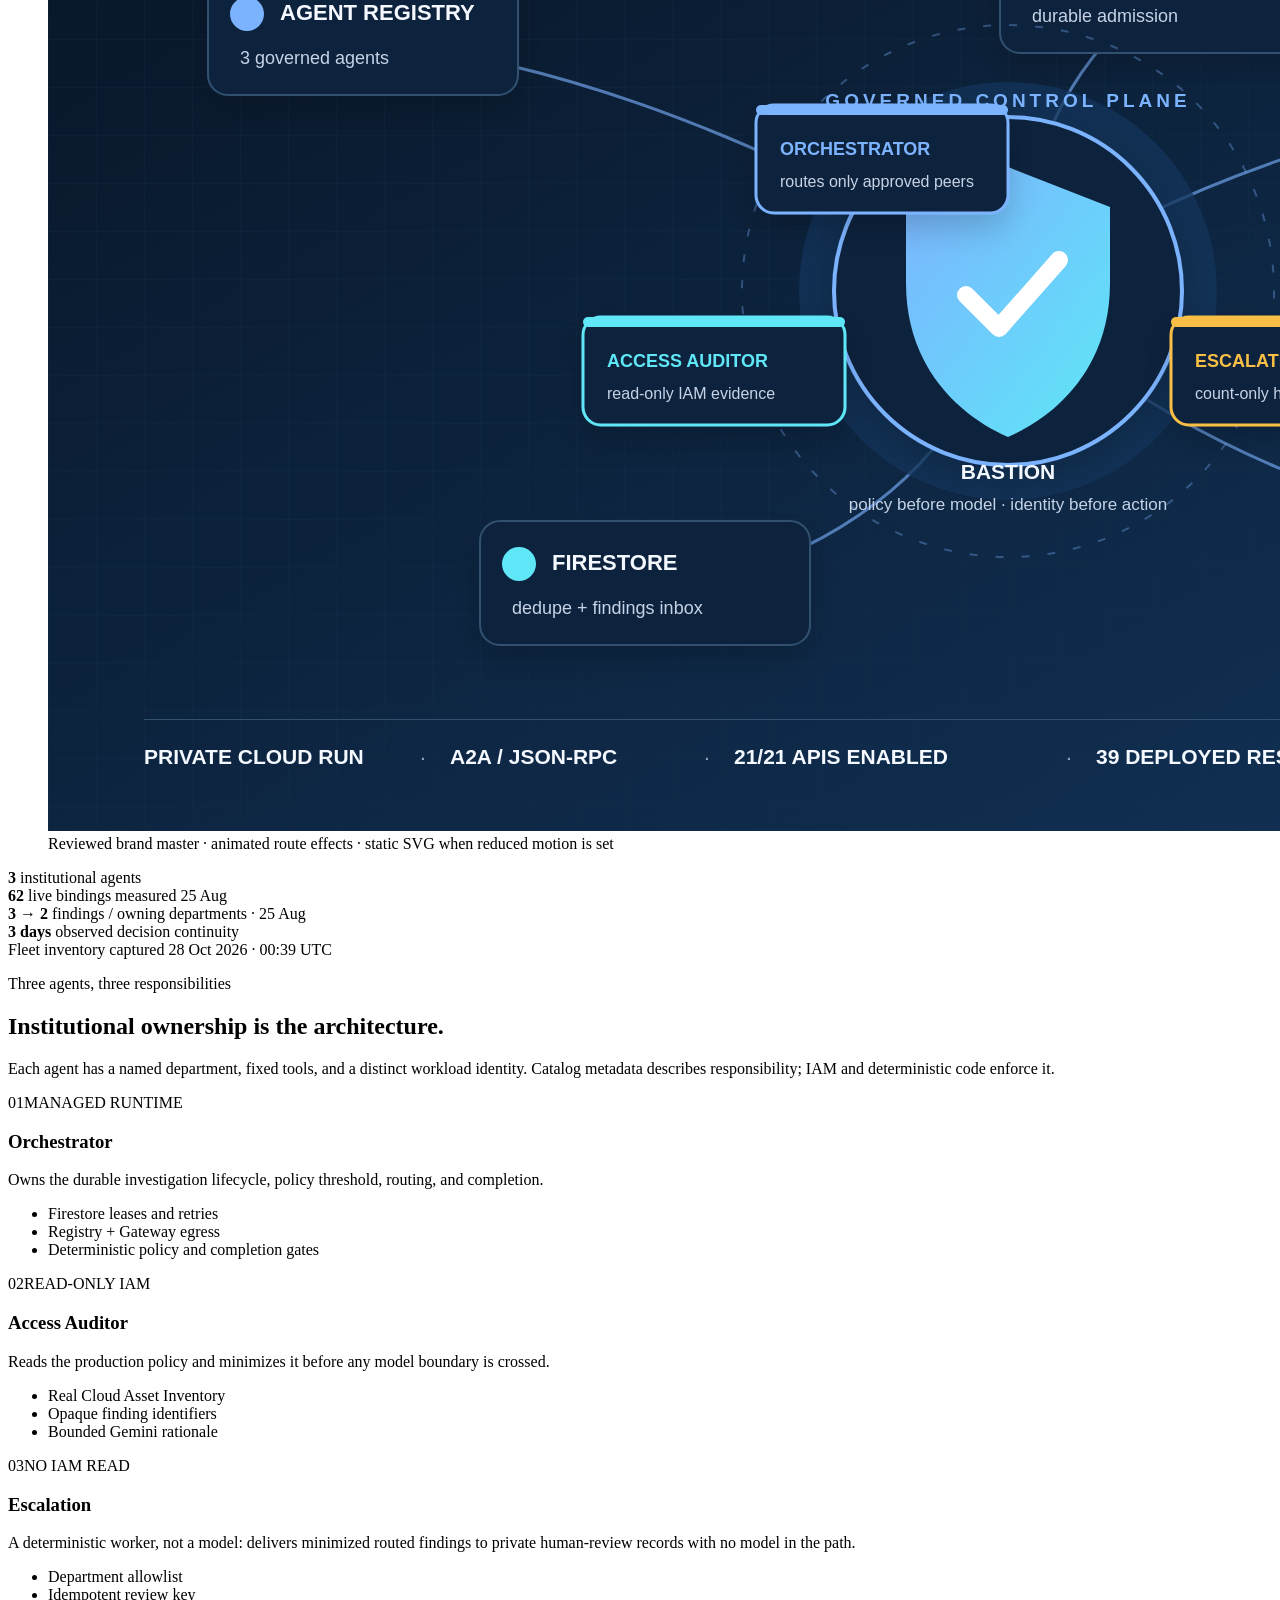
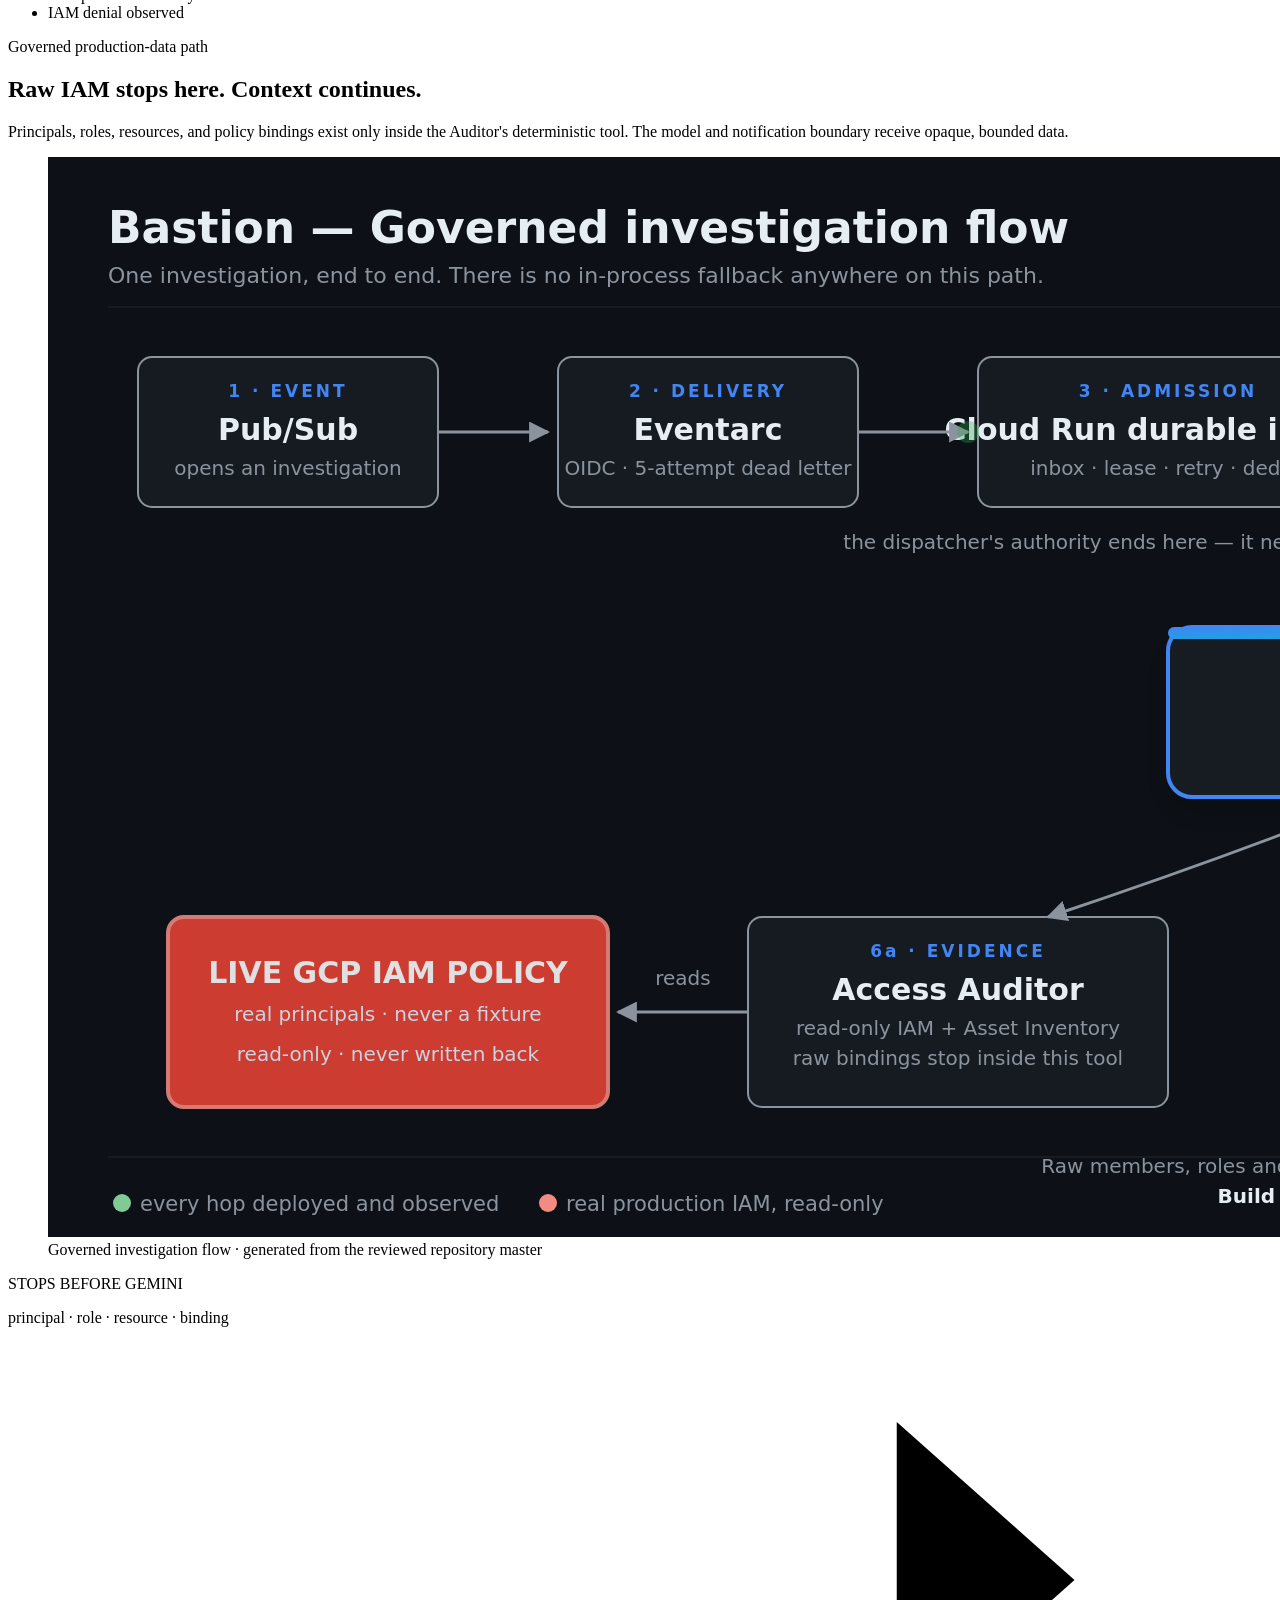
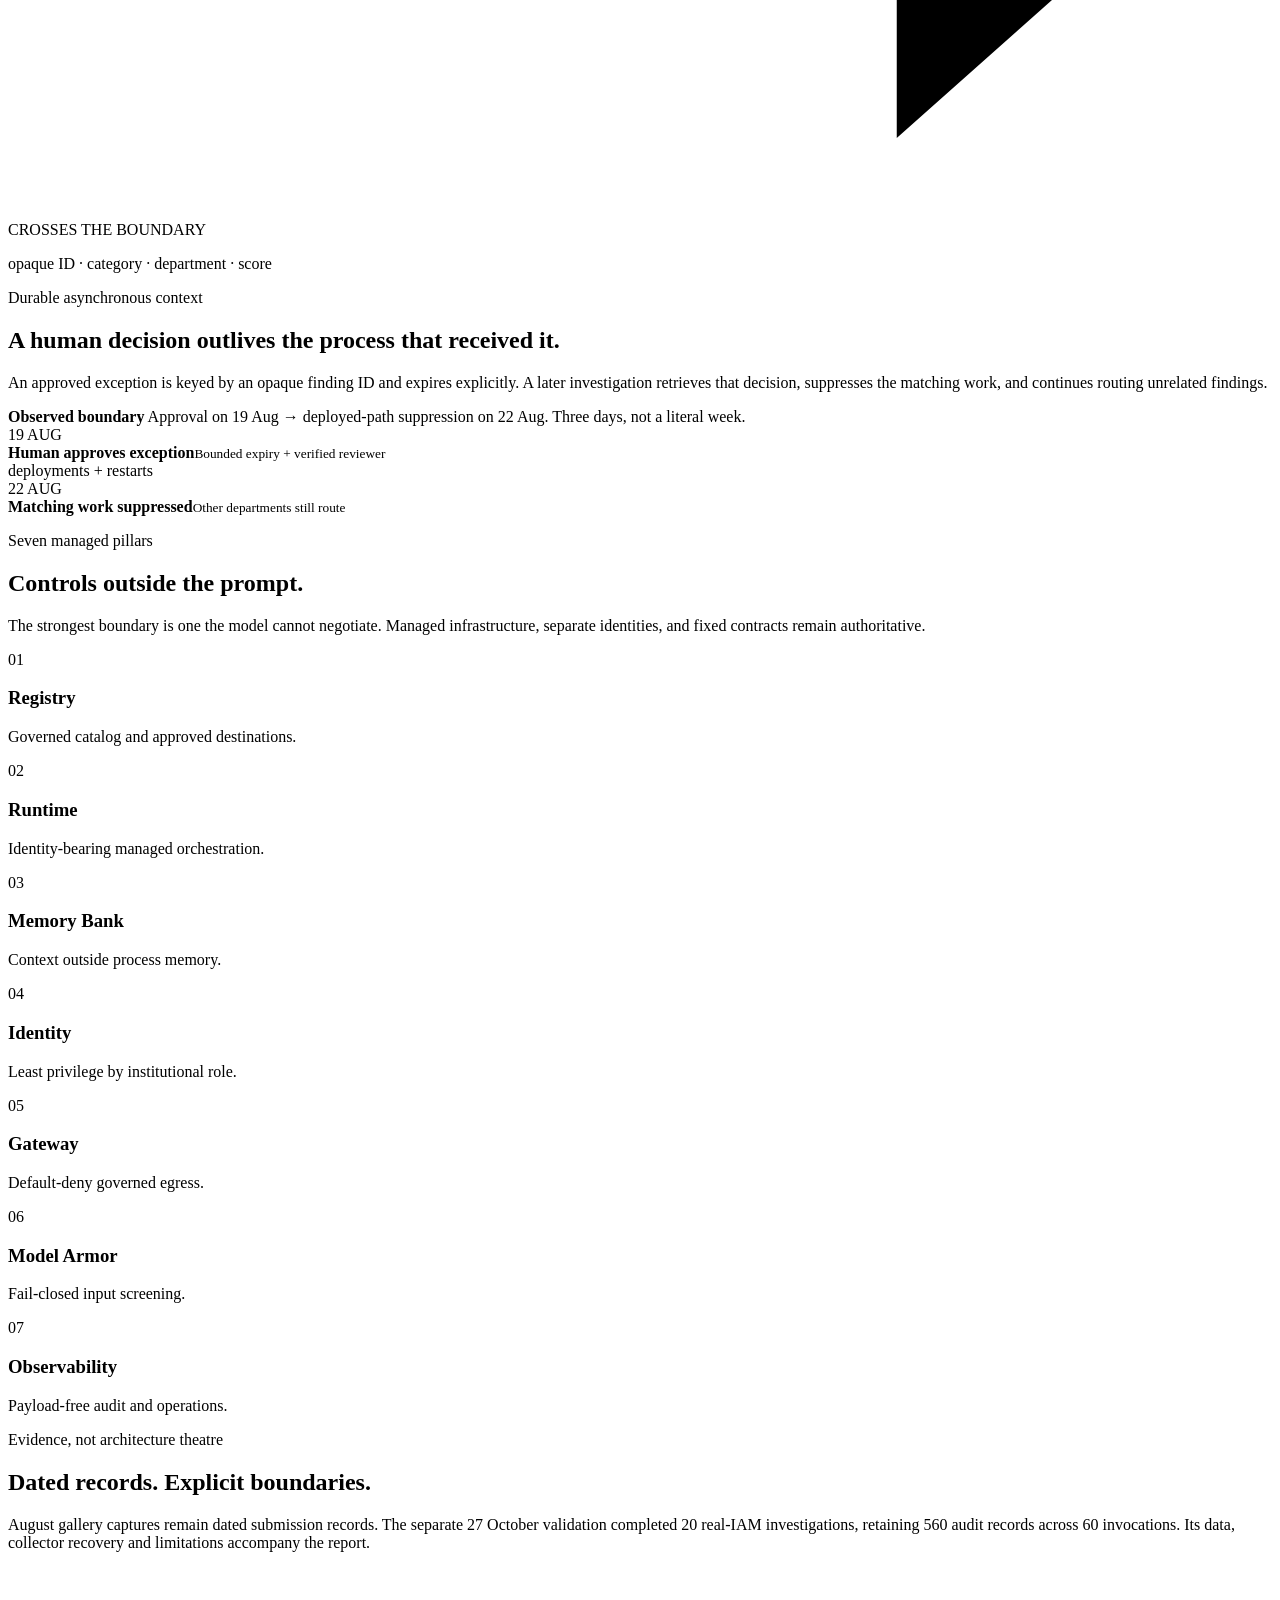
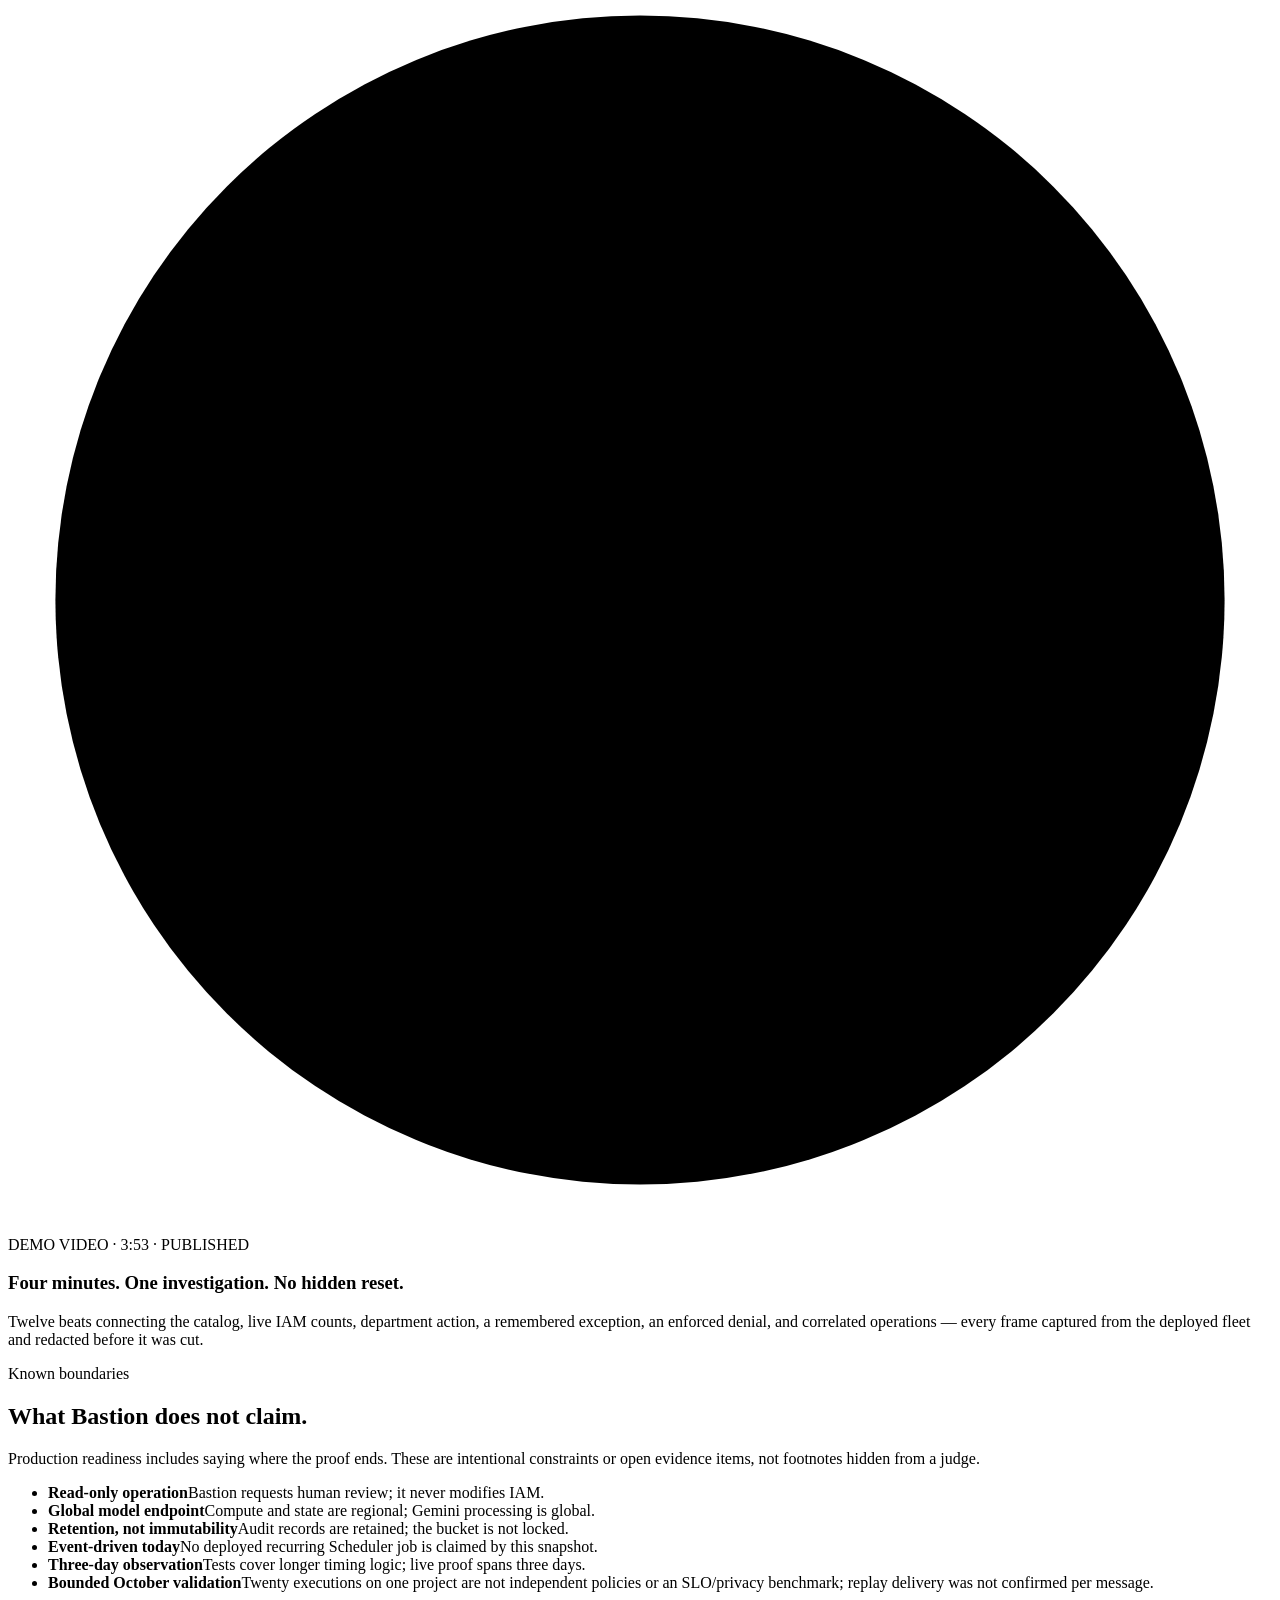
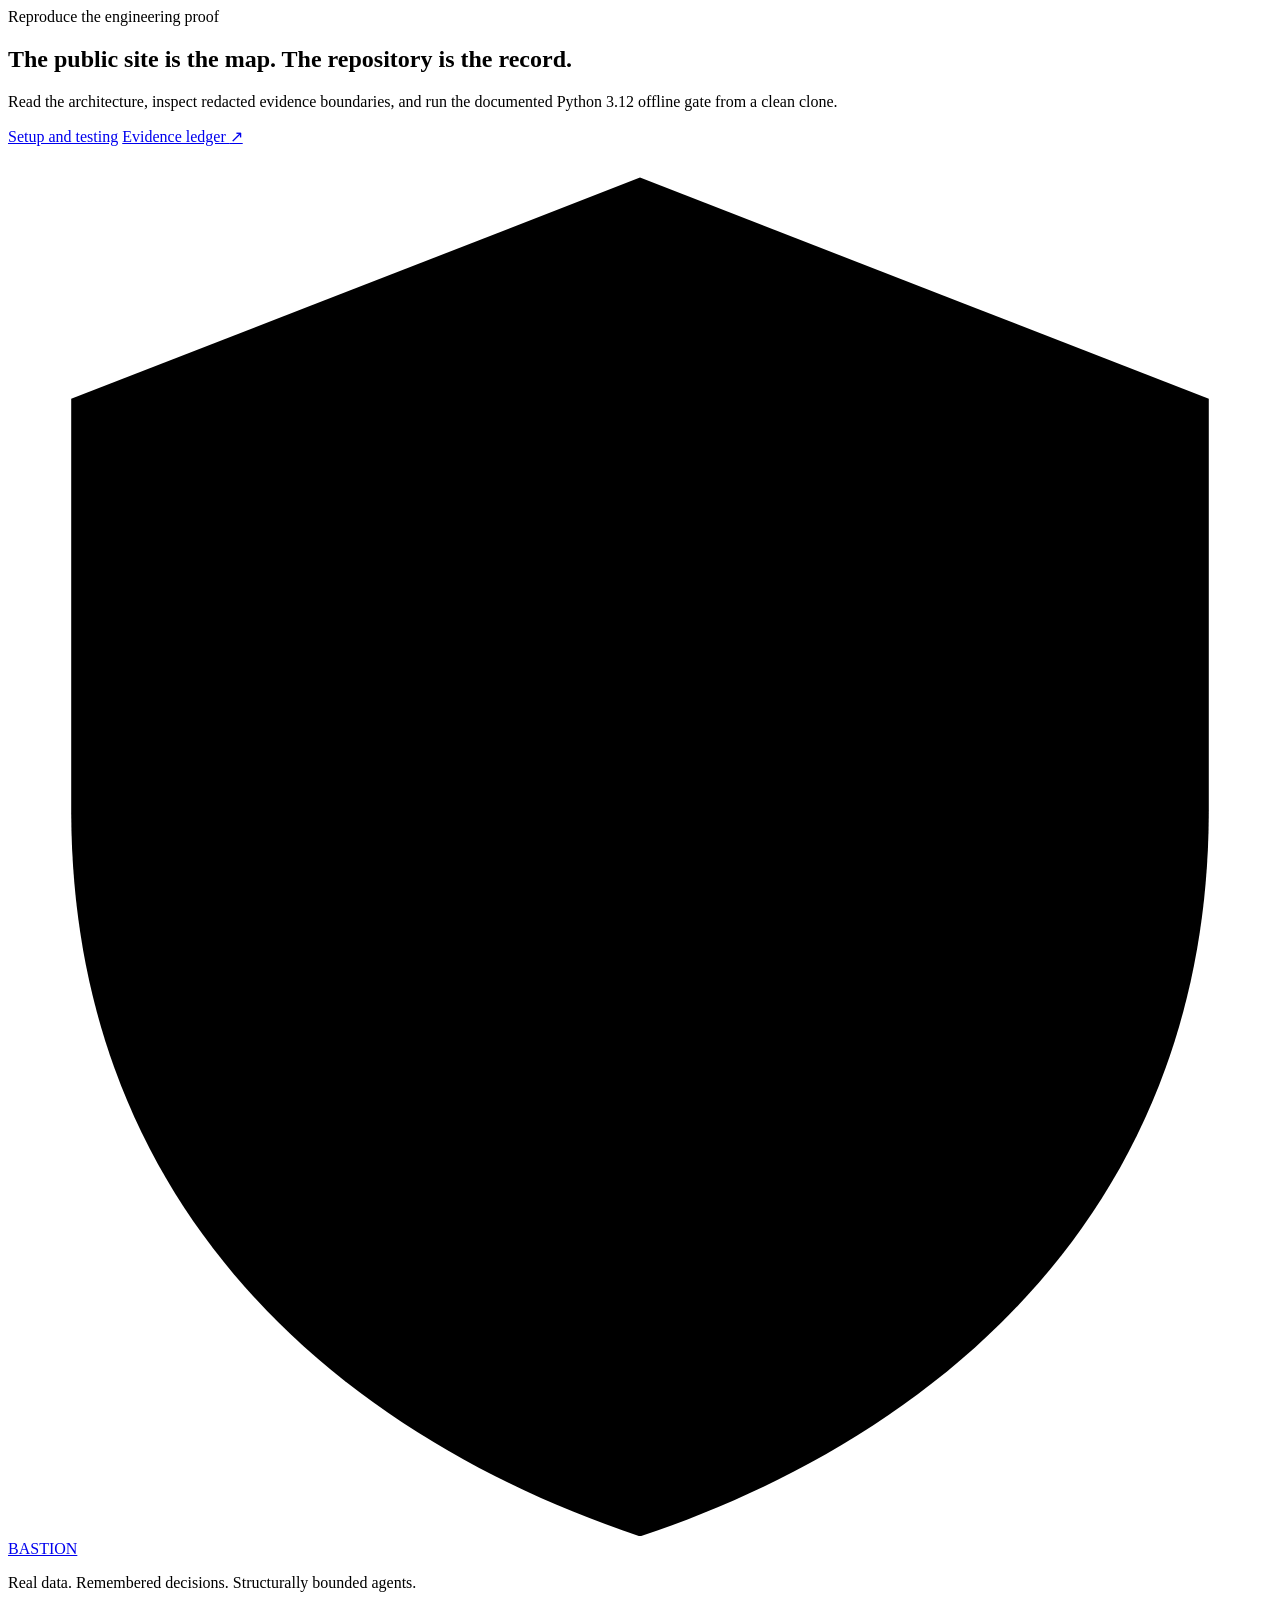
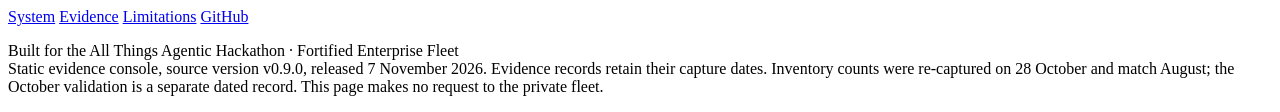
==== commit bfcc8833: "Release v0.9.0 Version 0.9.0 with a dated changelog section, the site's source-version stamp and a V" ====
--- a/site/index.html
+++ b/site/index.html
@@ -369,8 +369,8 @@
           <a href="https://github.com/iarjunganesh/bastion">GitHub</a>
         </div>
         <p class="footer-note">Built for the All Things Agentic Hackathon · Fortified Enterprise Fleet<br />
-          <span class="footer-build">Static evidence console, source version v0.8.0, released
-          28 October 2026. Evidence records retain their capture dates. Inventory counts were
+          <span class="footer-build">Static evidence console, source version v0.9.0, released
+          7 November 2026. Evidence records retain their capture dates. Inventory counts were
           re-captured on 28 October and match August; the October validation is a separate dated
           record. This page makes no request to the private fleet.</span></p>
       </div>
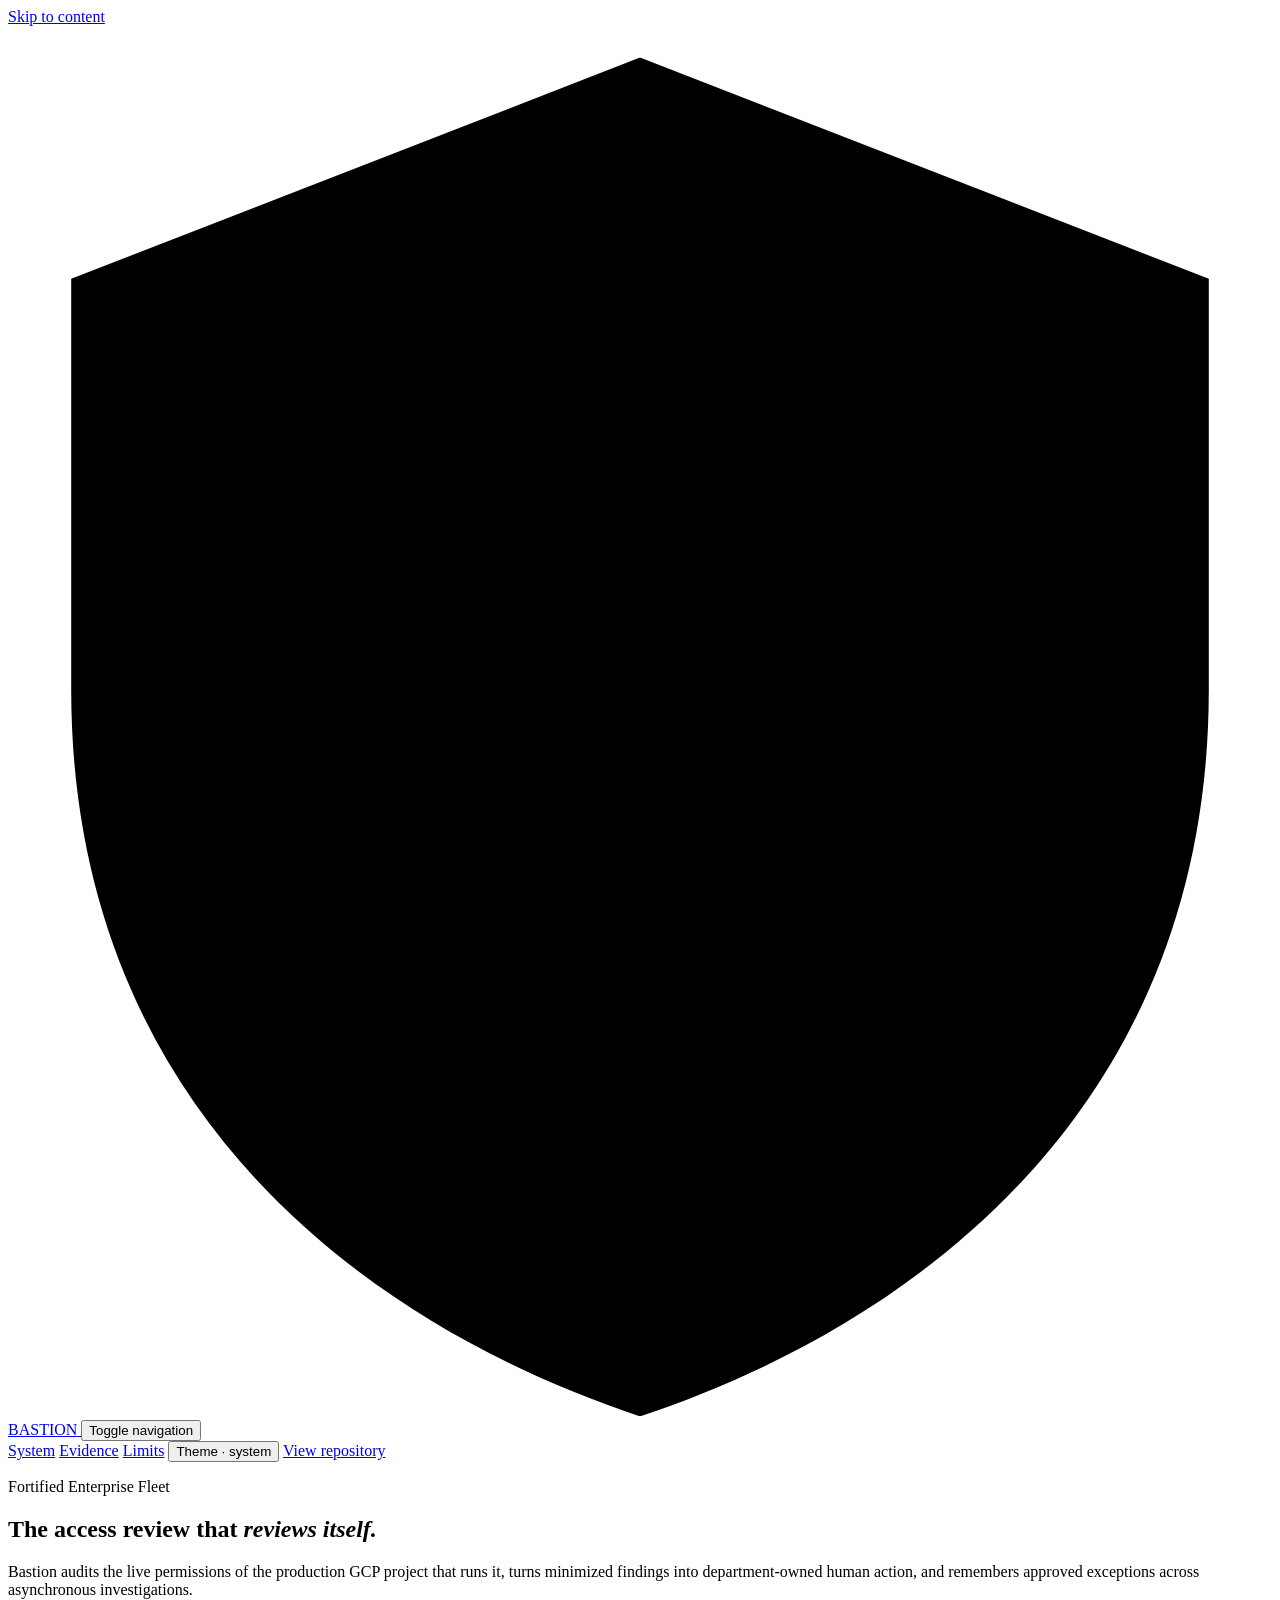
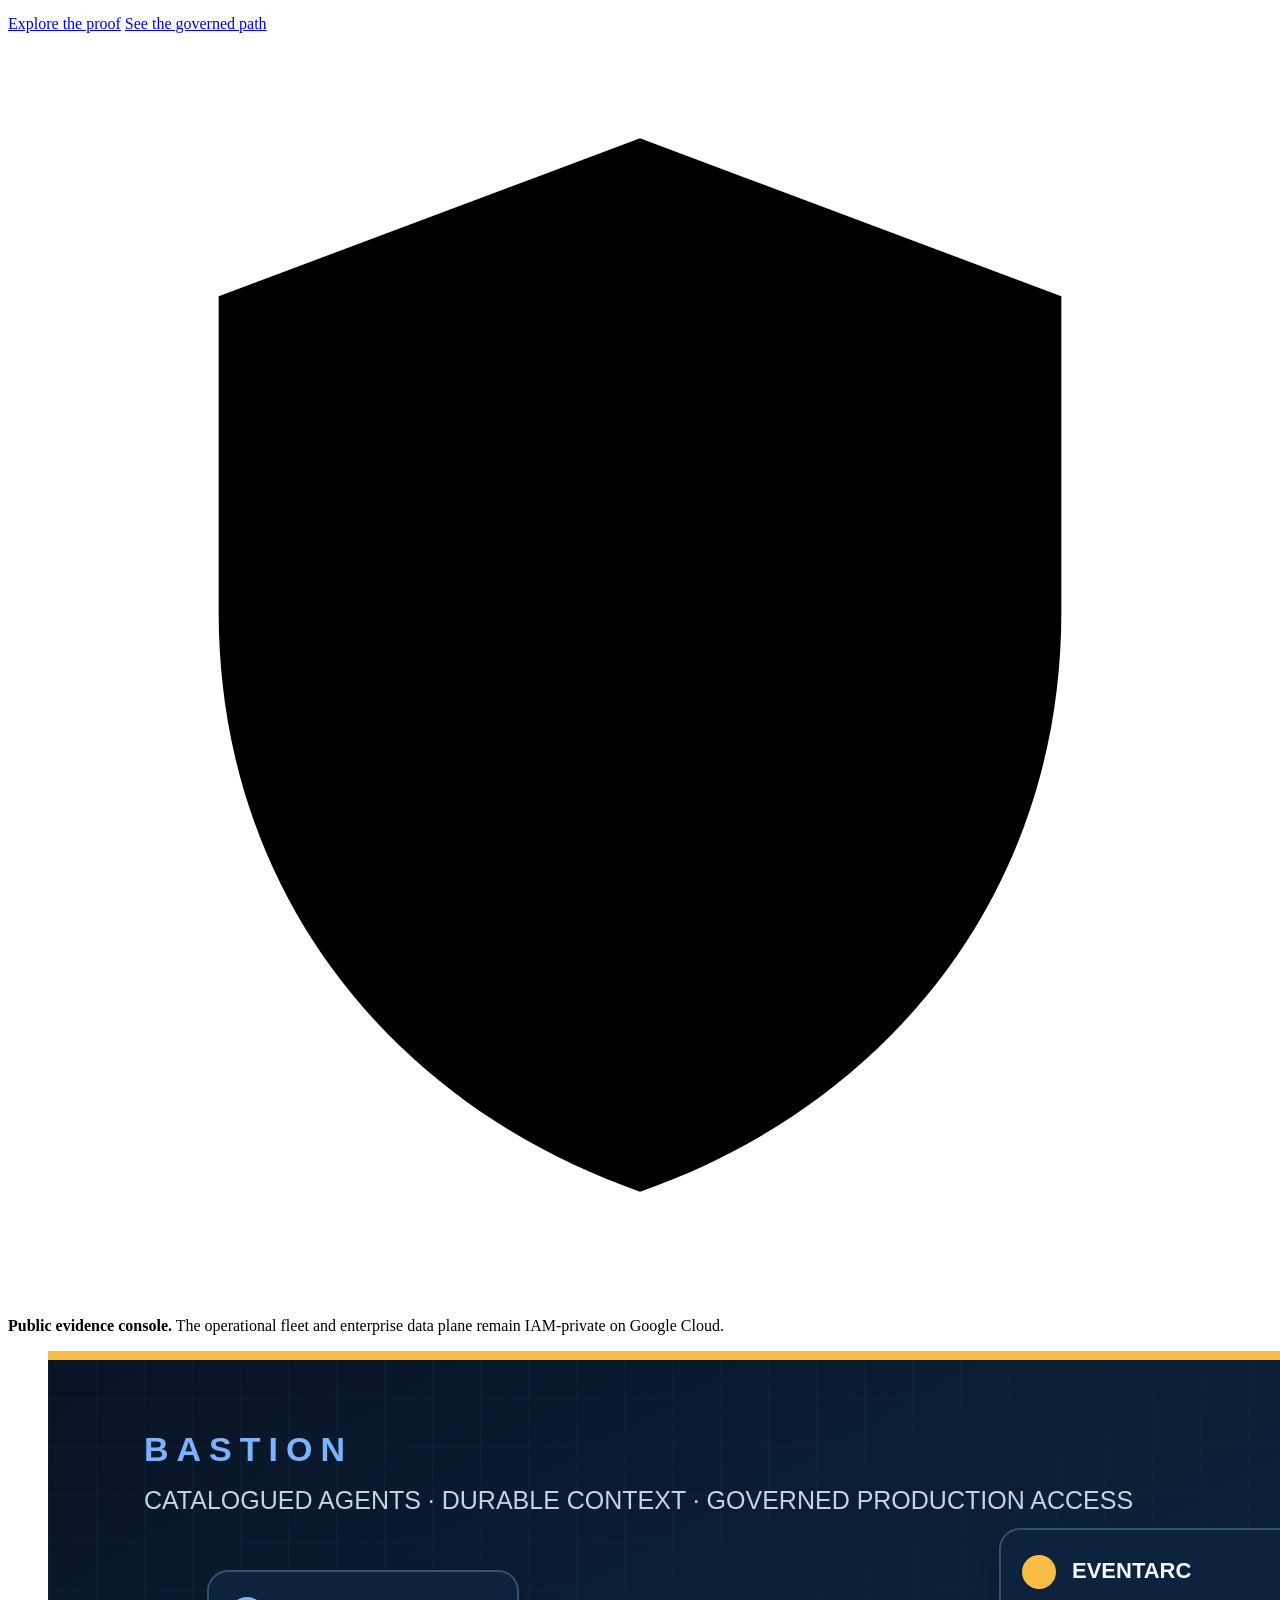
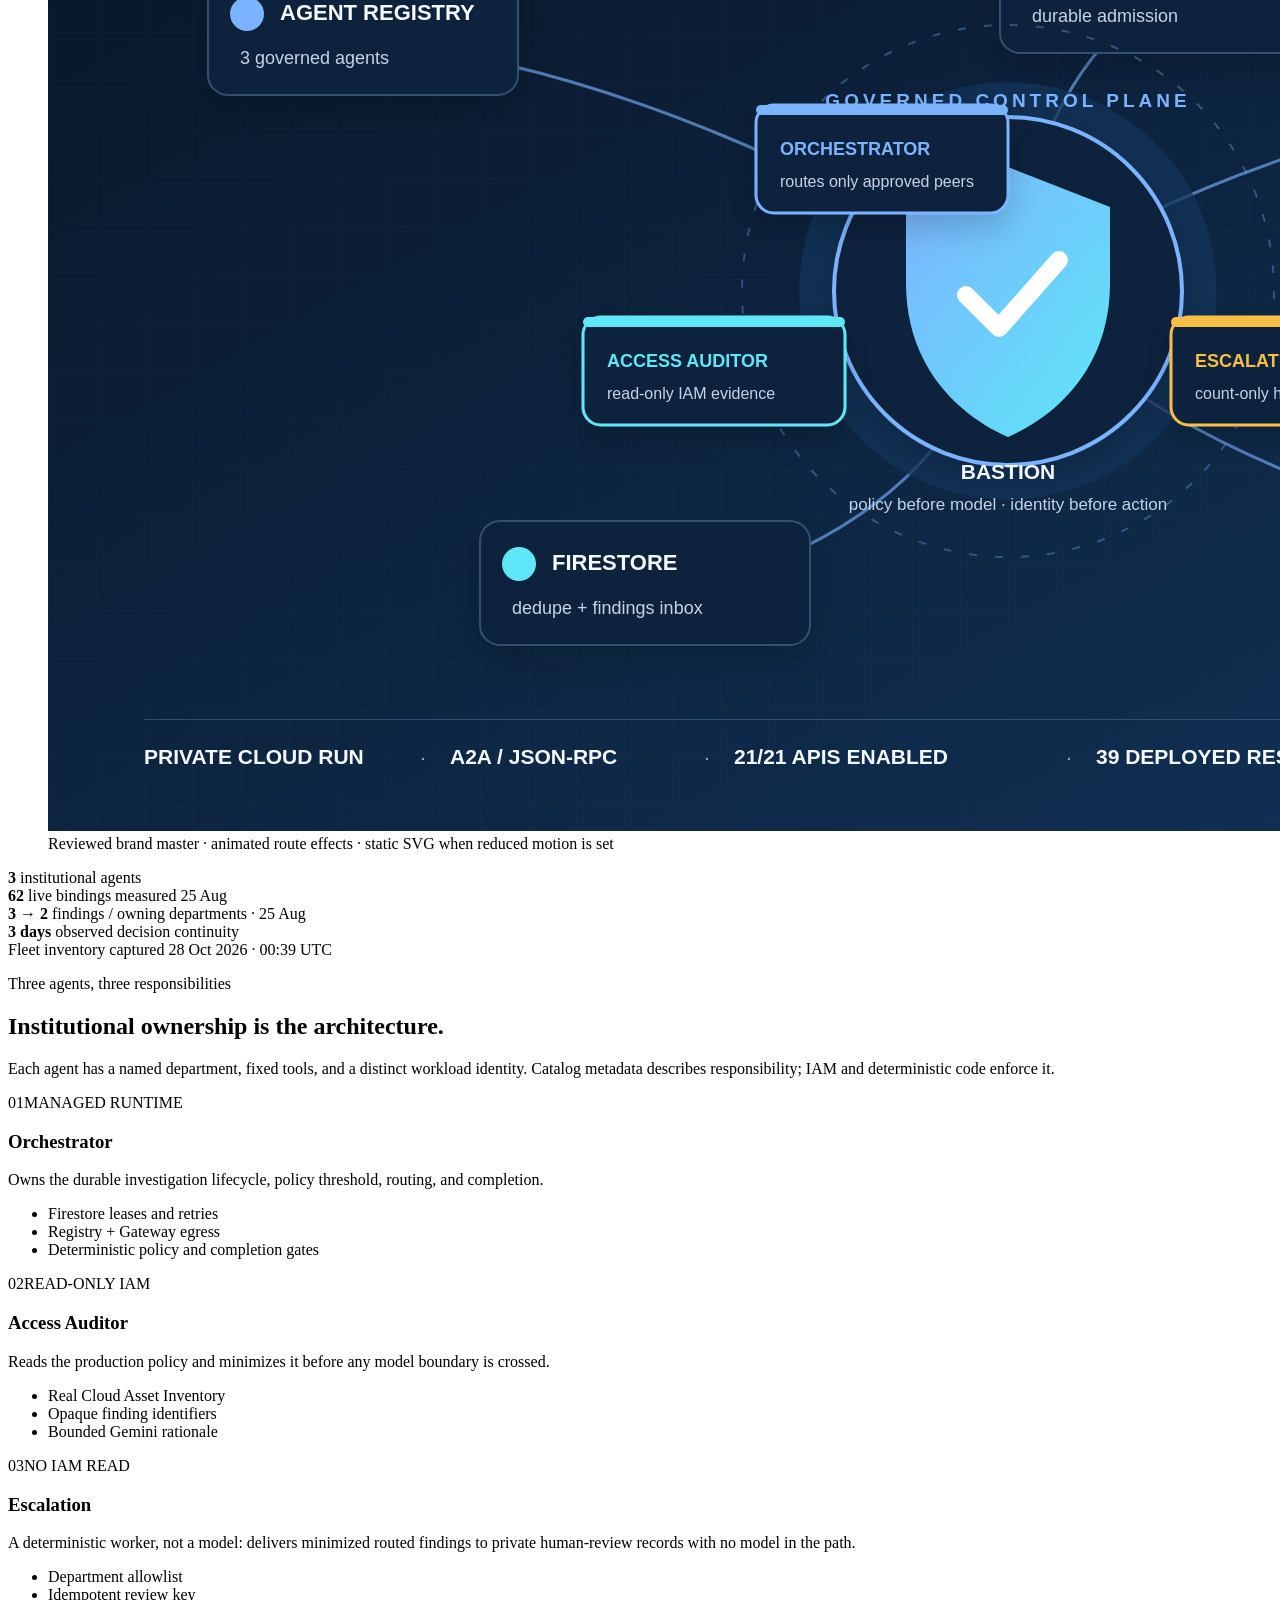
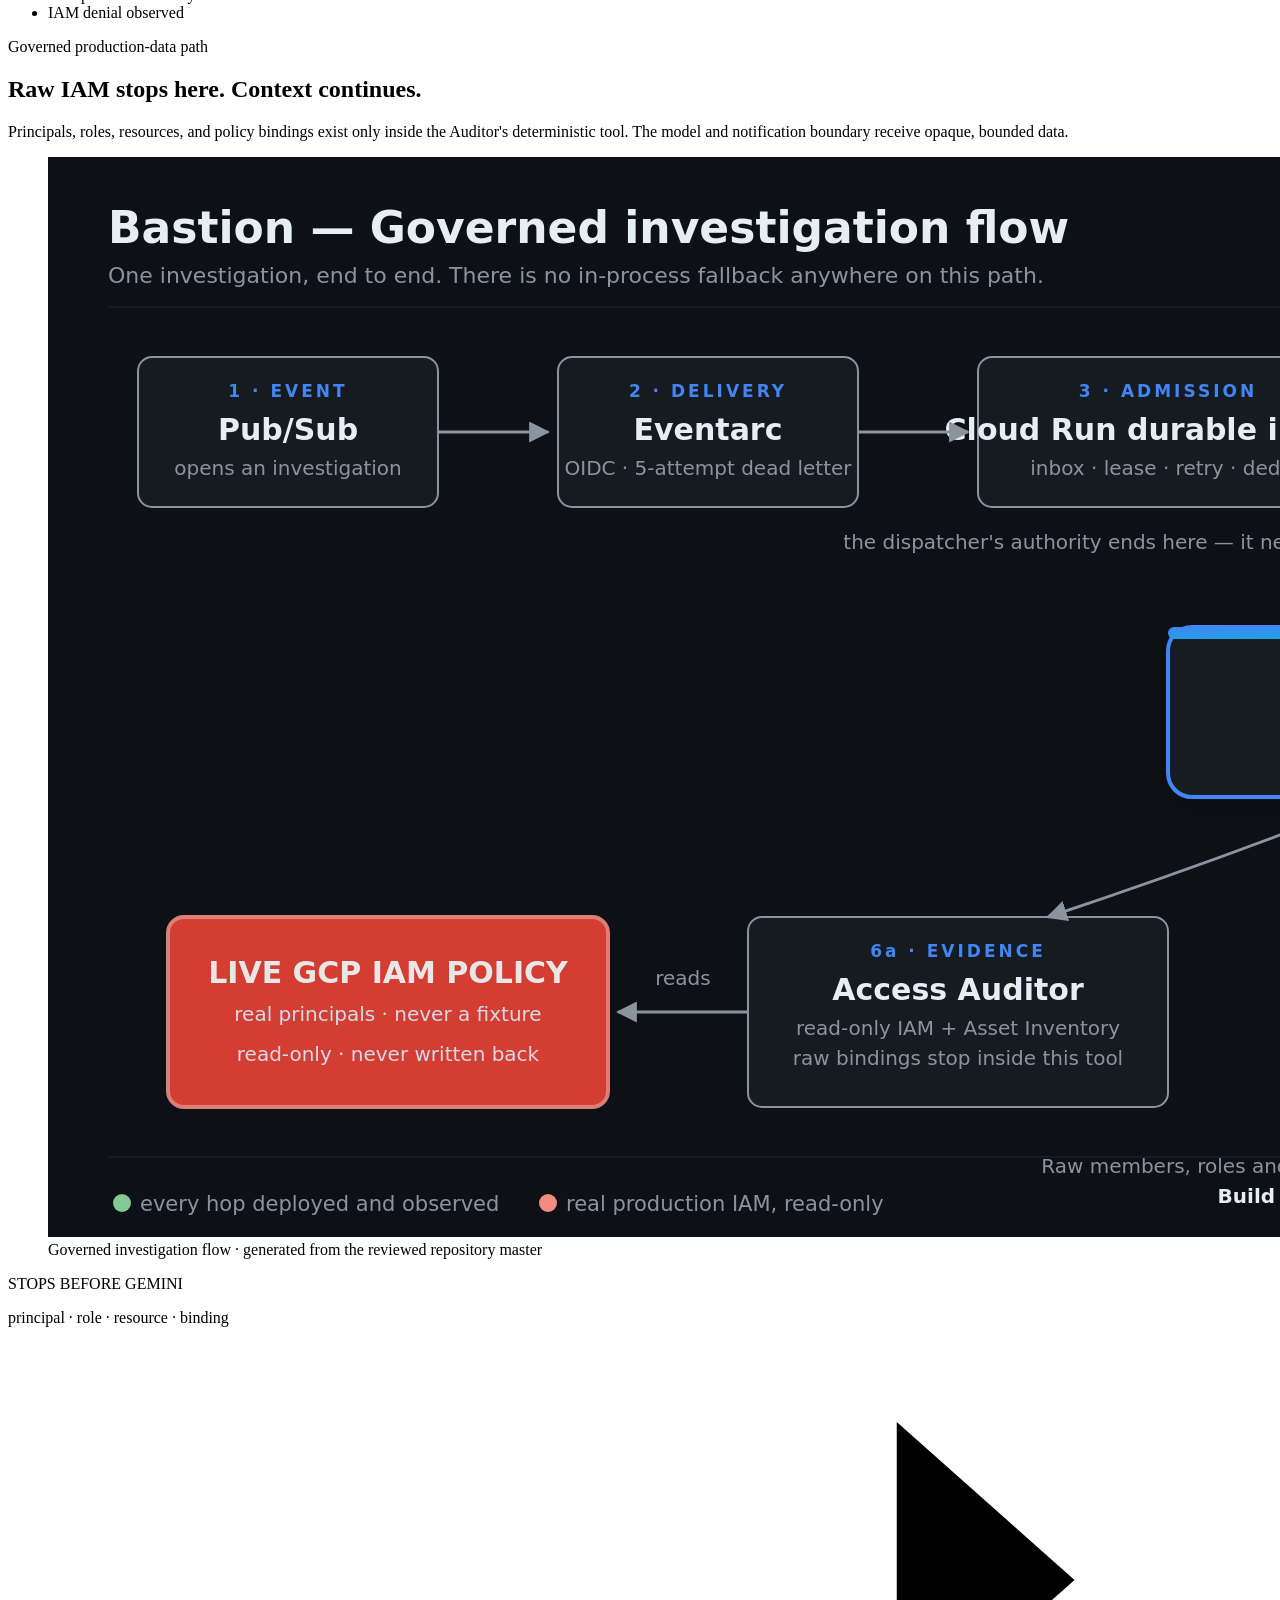
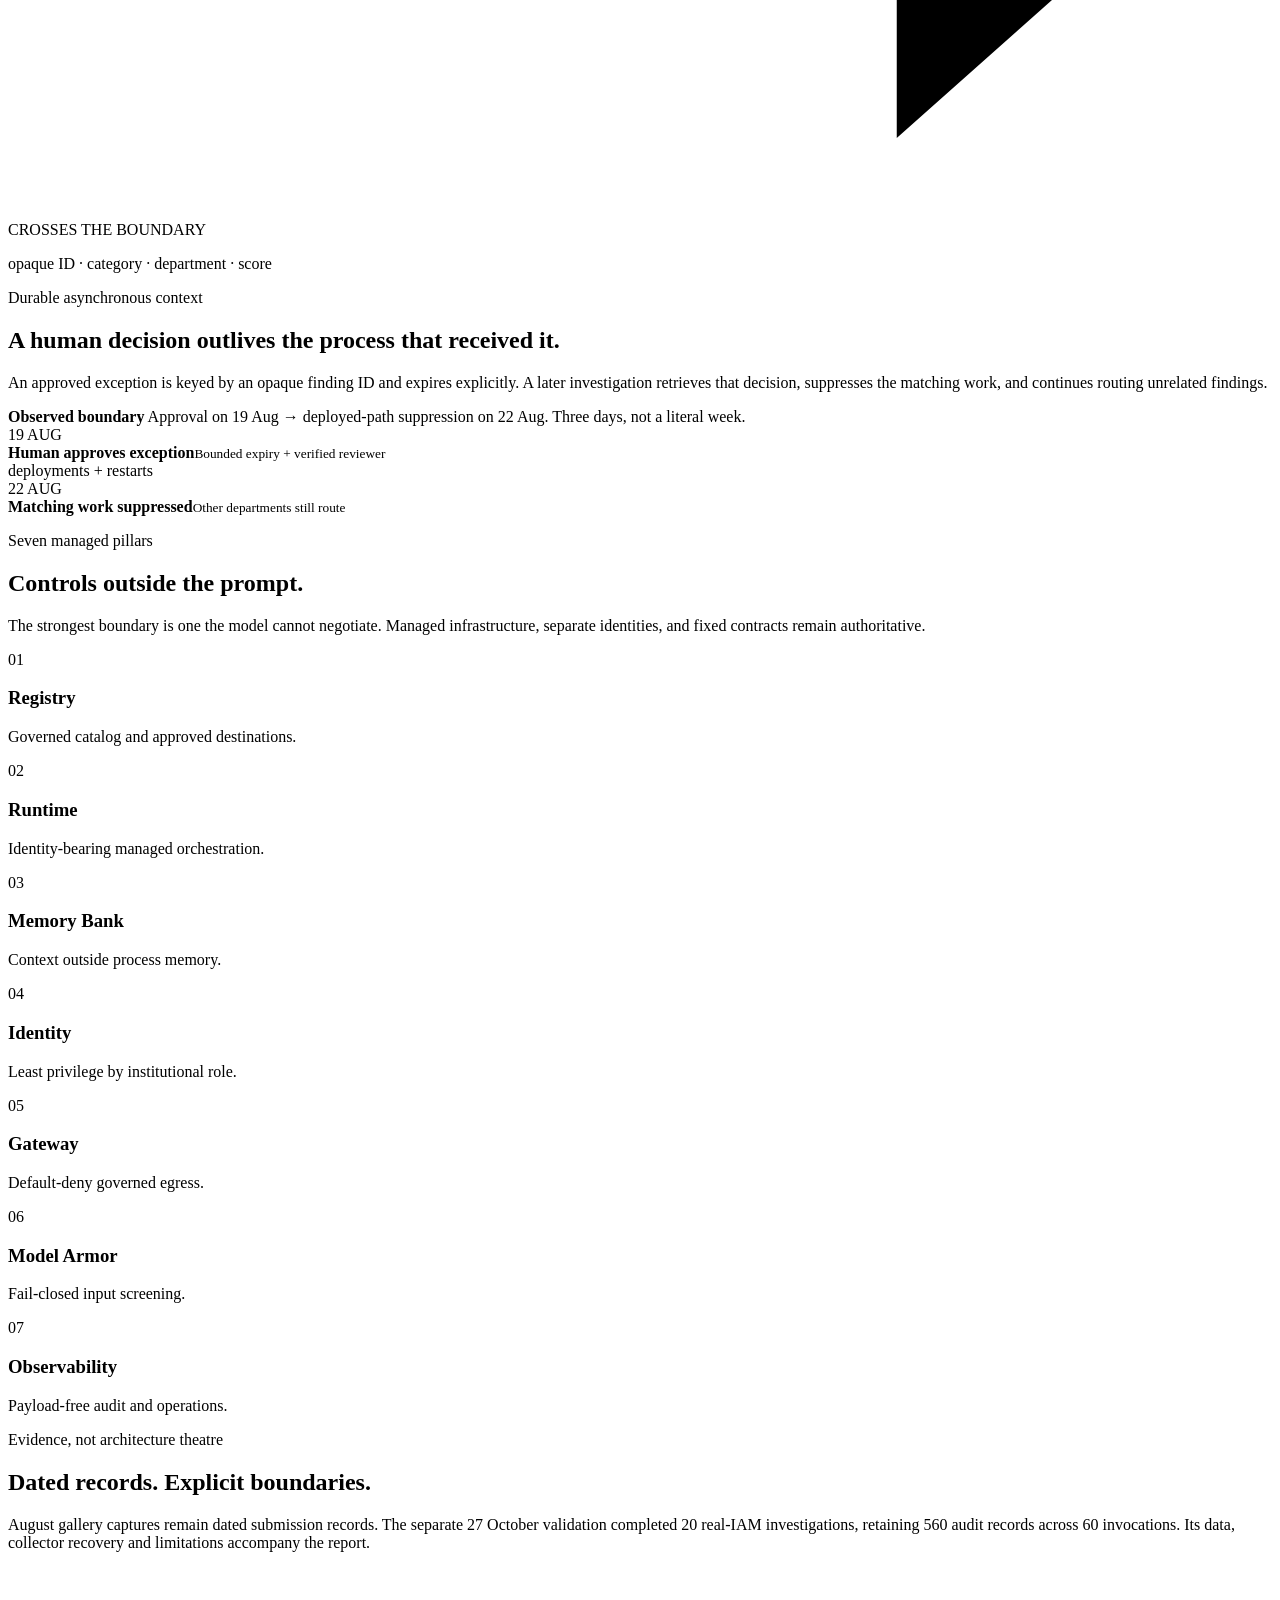
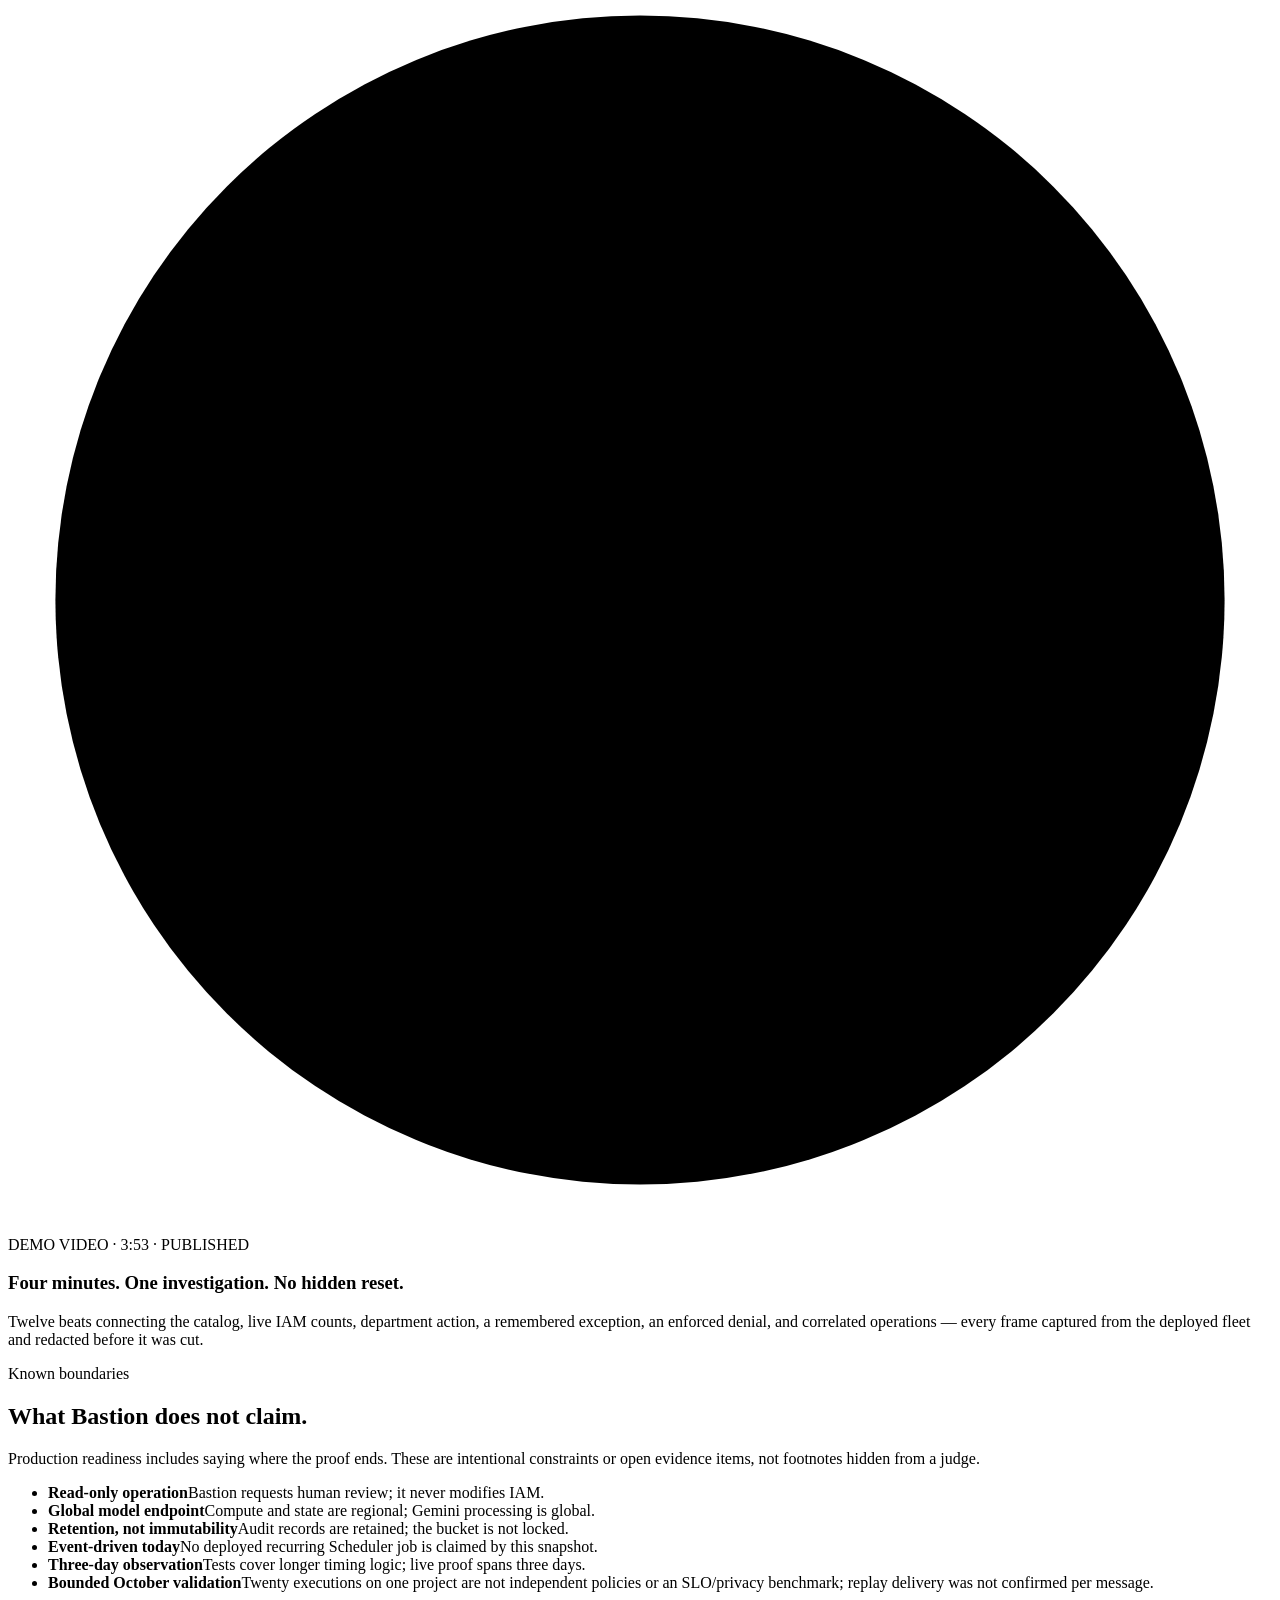
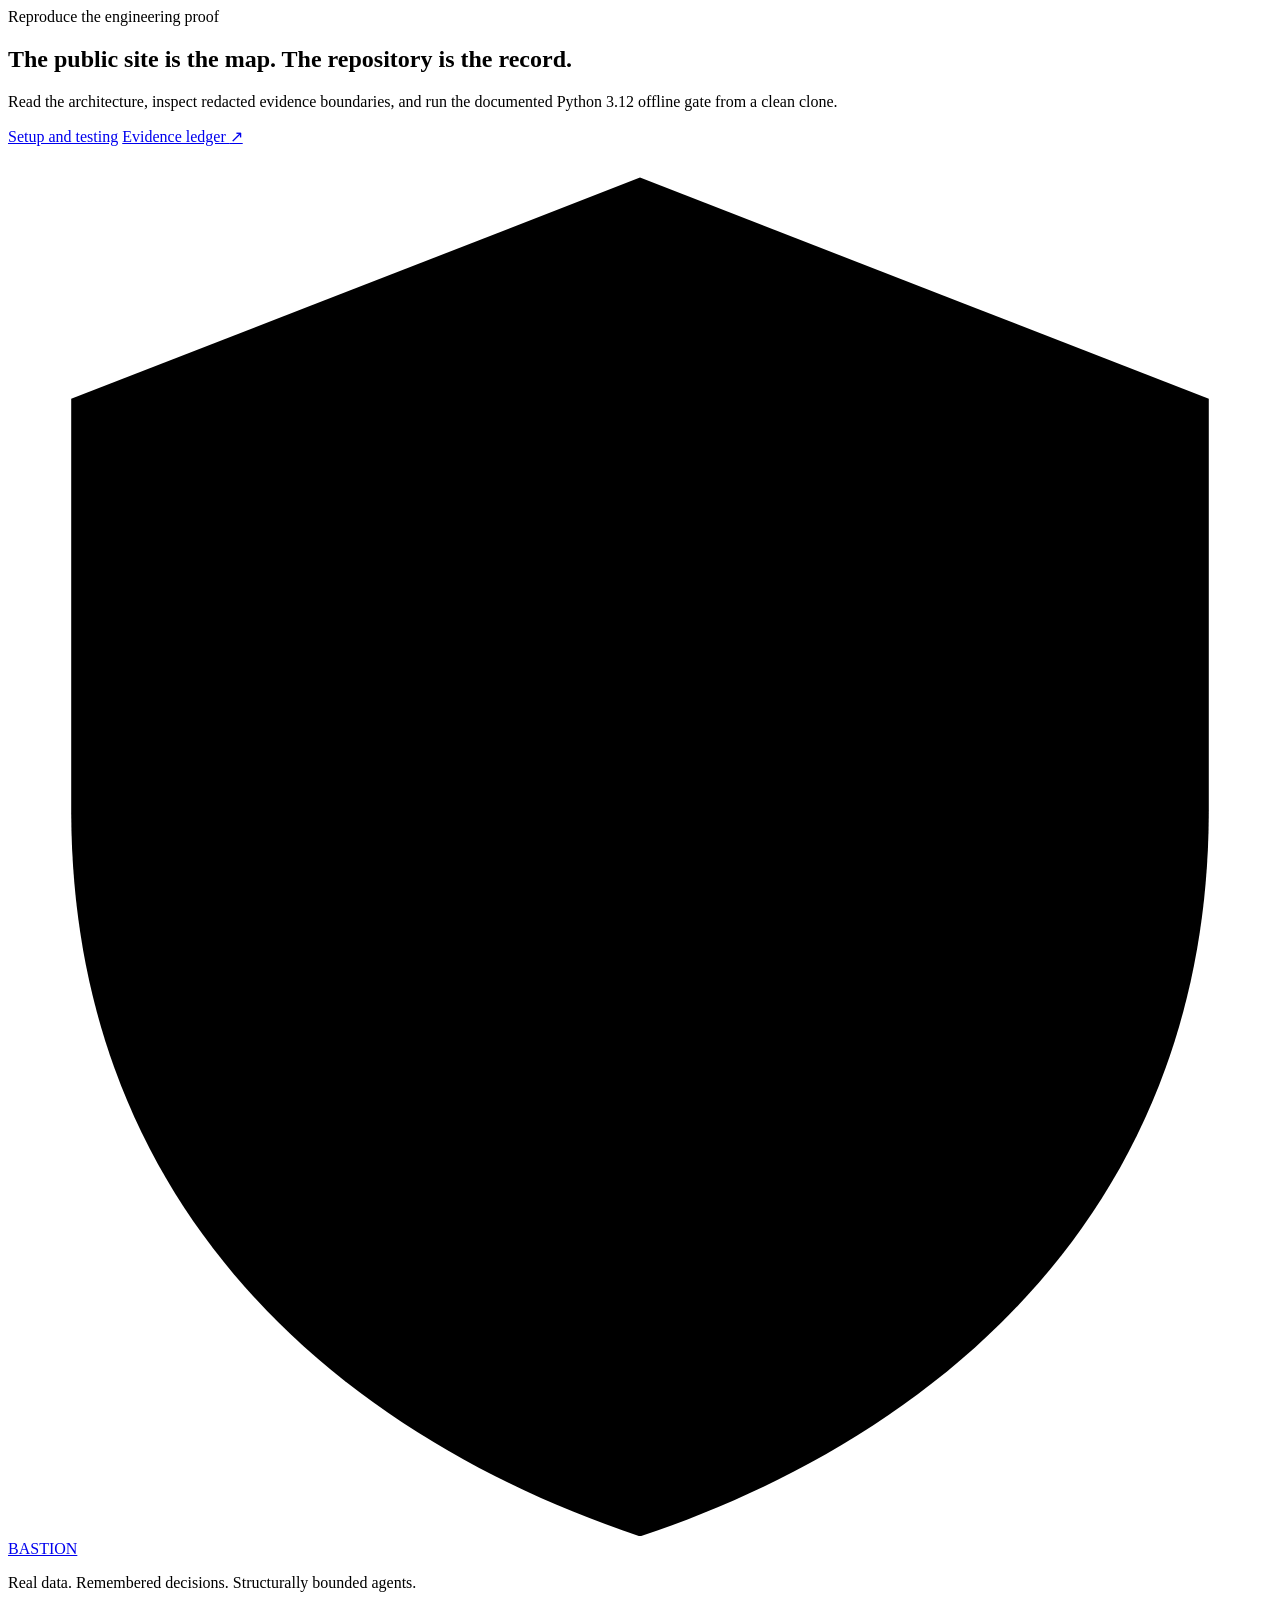
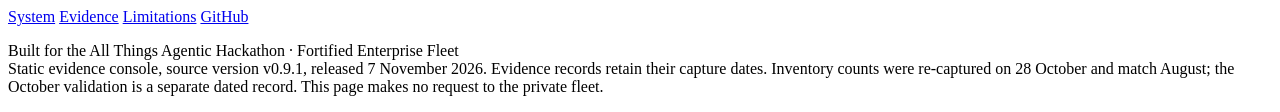
==== commit 5321f57d: "Release v0.9.1 Version 0.9.1 with a dated changelog section, the site's source-version stamp and a V" ====
--- a/site/index.html
+++ b/site/index.html
@@ -369,7 +369,7 @@
           <a href="https://github.com/iarjunganesh/bastion">GitHub</a>
         </div>
         <p class="footer-note">Built for the All Things Agentic Hackathon · Fortified Enterprise Fleet<br />
-          <span class="footer-build">Static evidence console, source version v0.9.0, released
+          <span class="footer-build">Static evidence console, source version v0.9.1, released
           7 November 2026. Evidence records retain their capture dates. Inventory counts were
           re-captured on 28 October and match August; the October validation is a separate dated
           record. This page makes no request to the private fleet.</span></p>
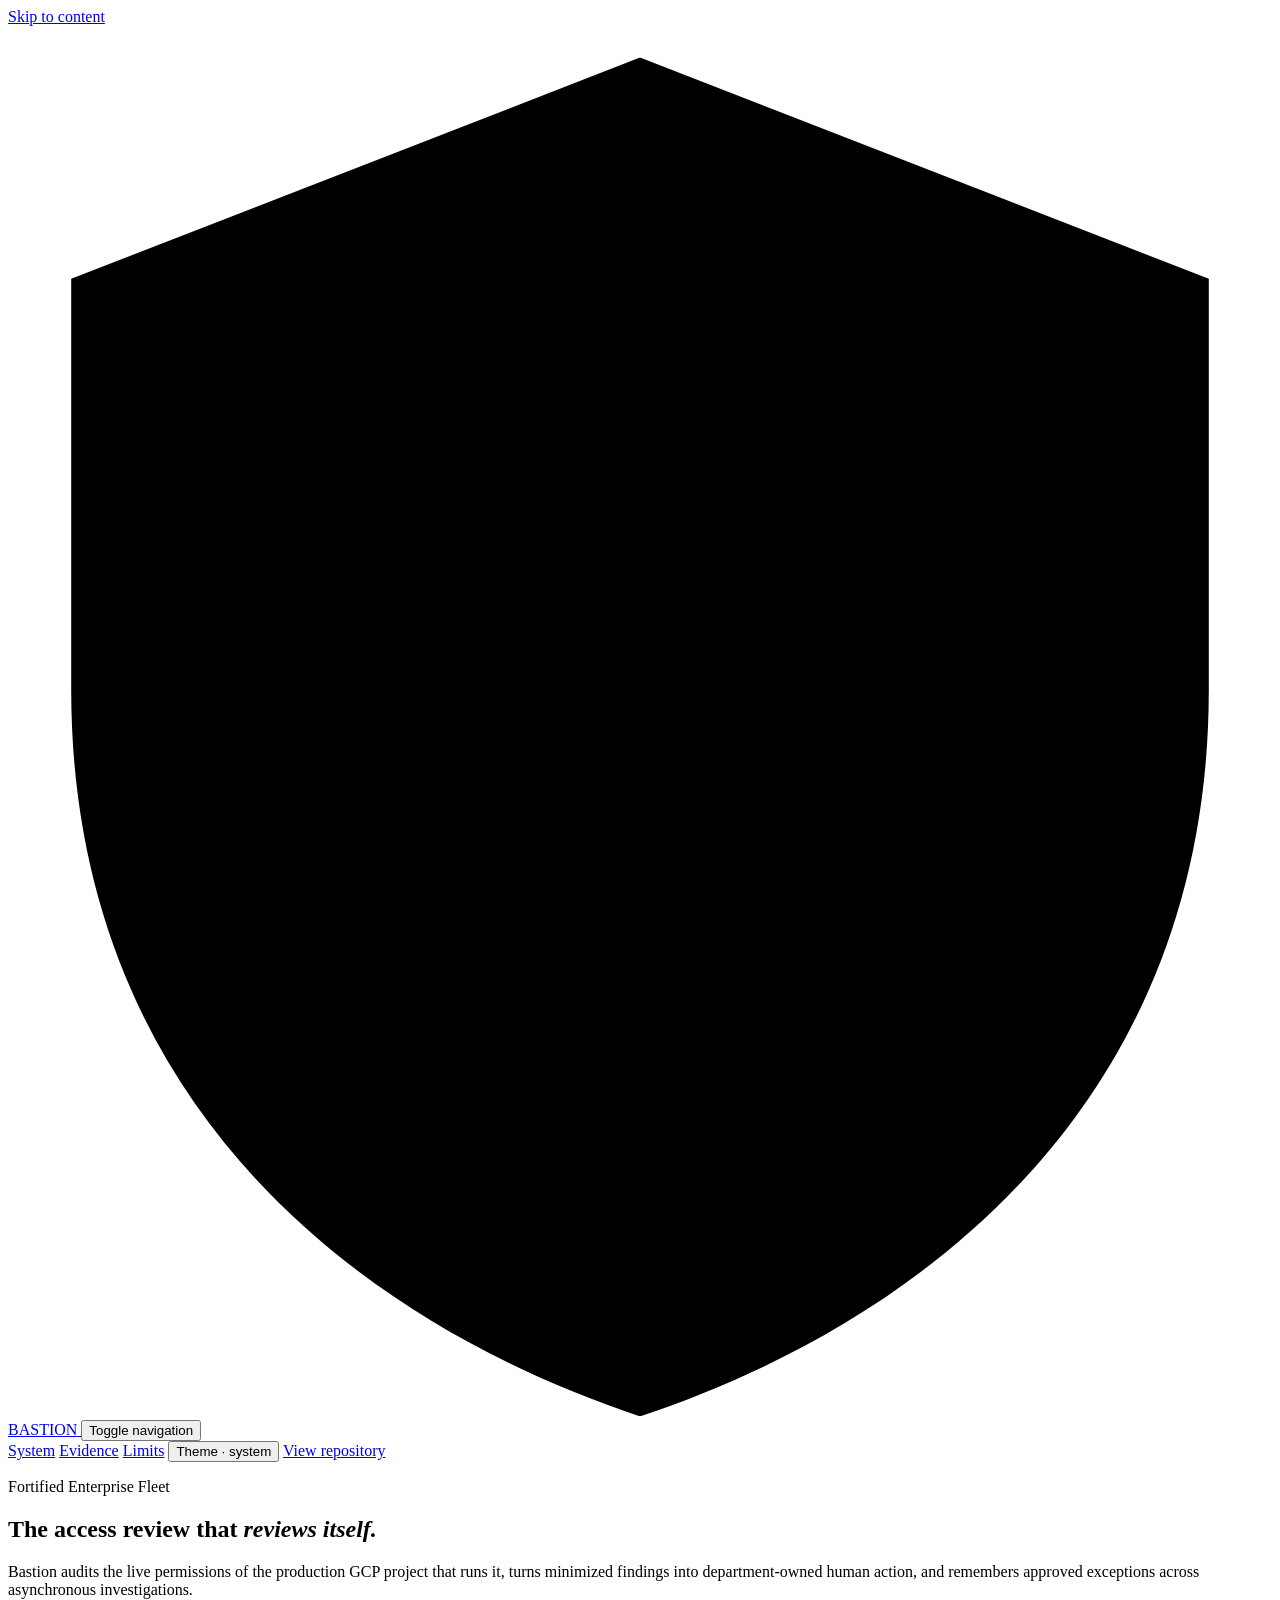
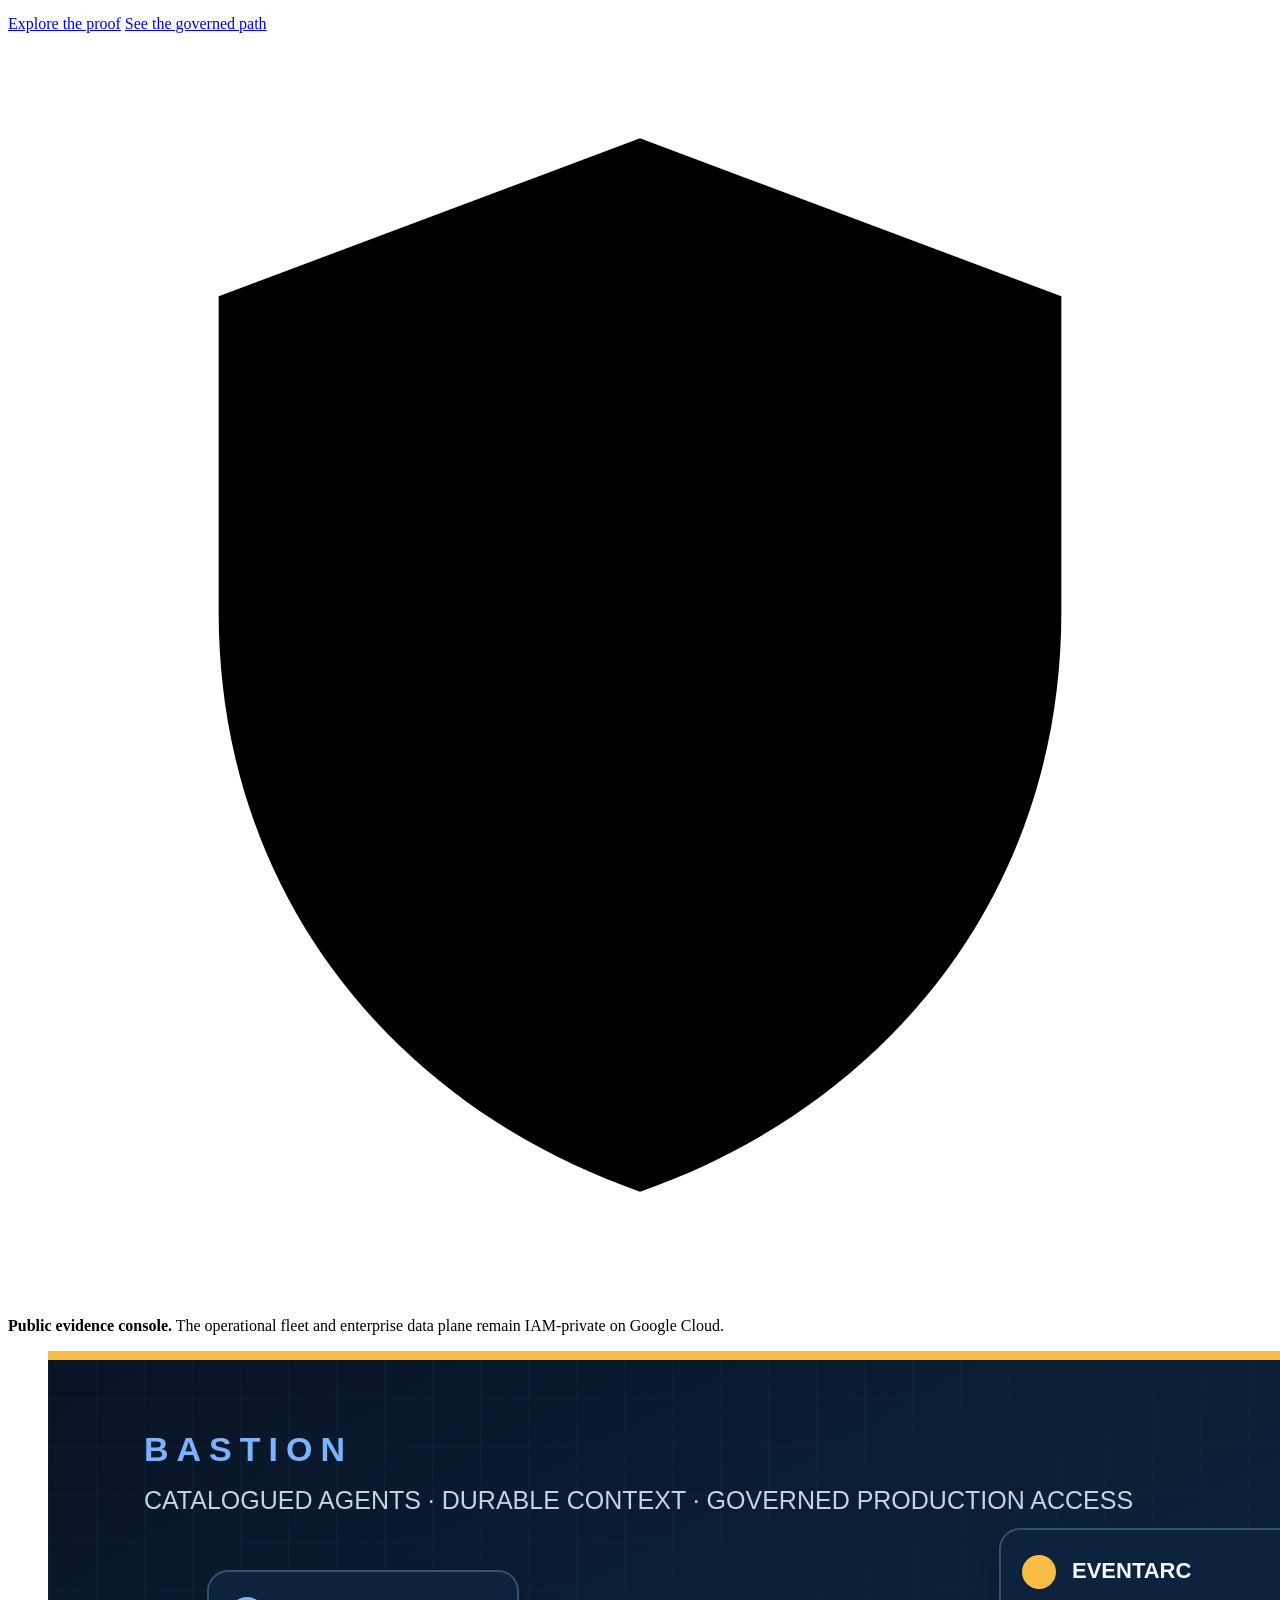
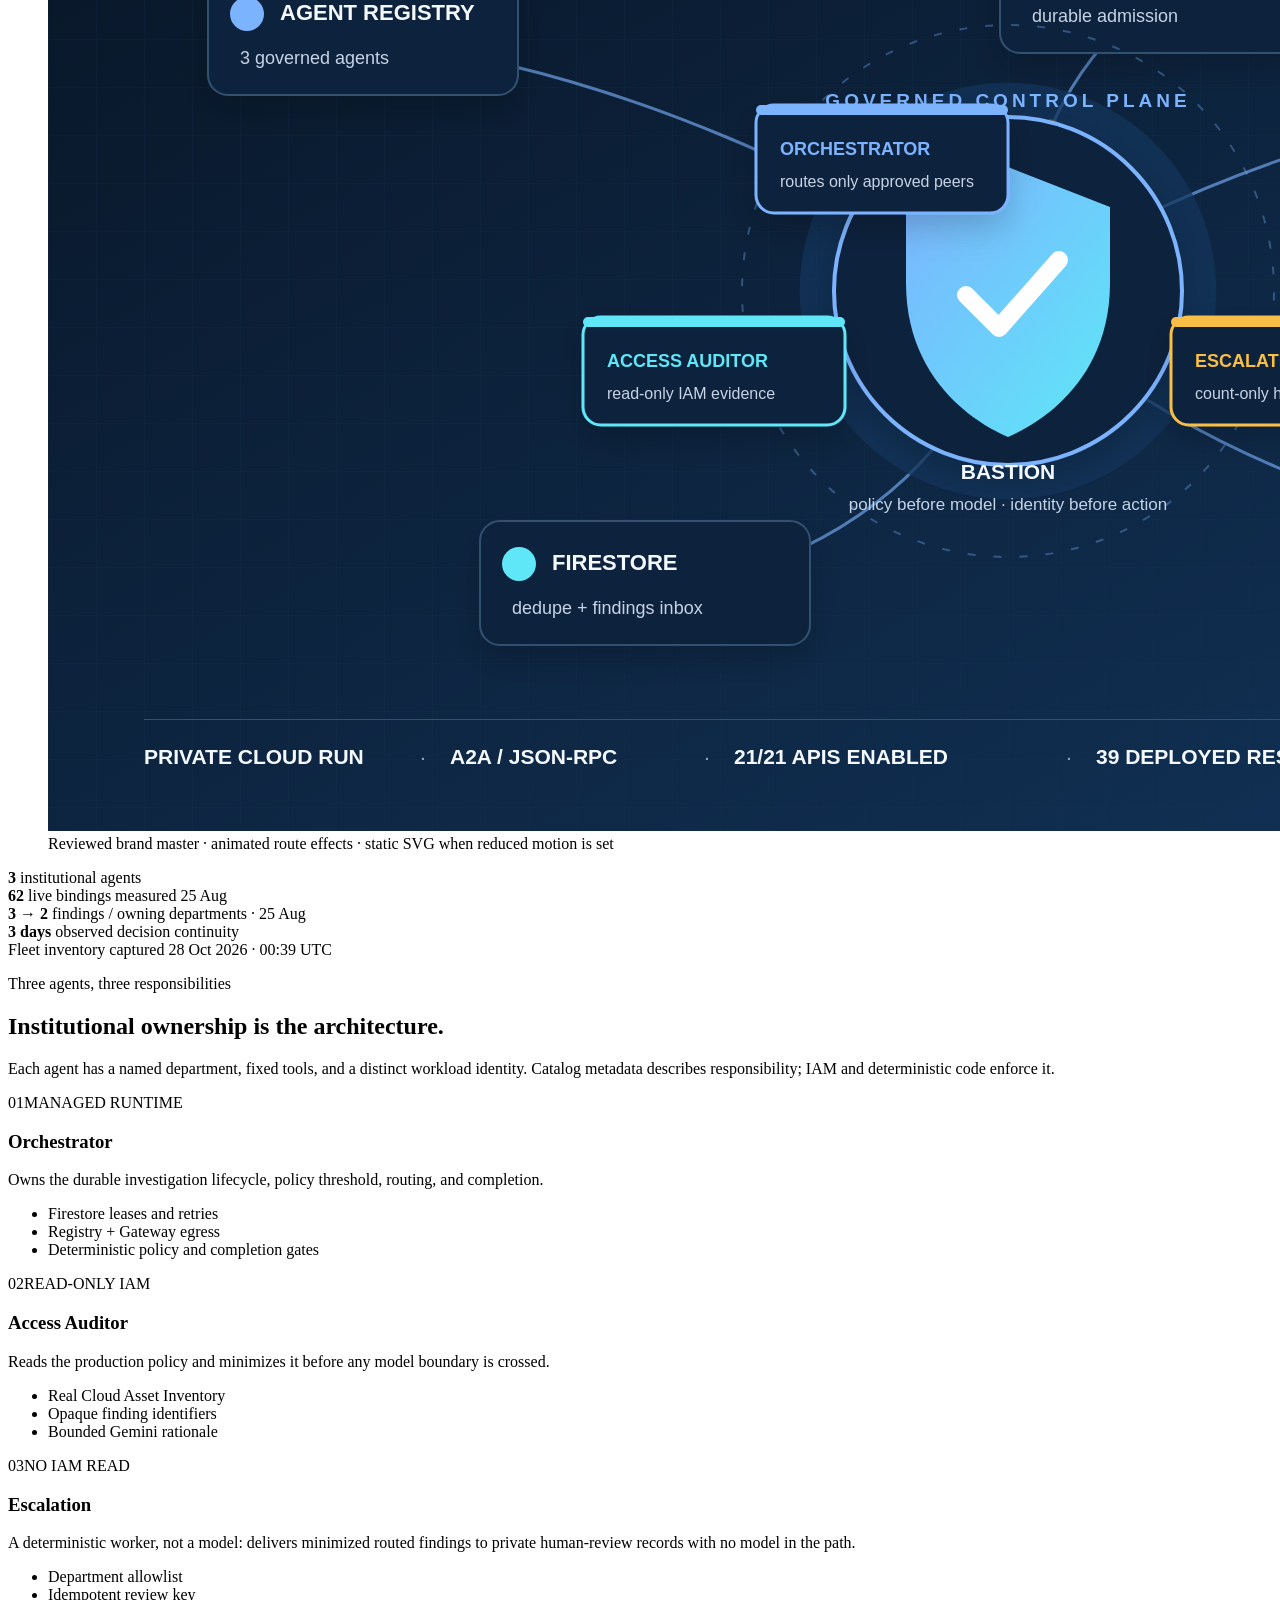
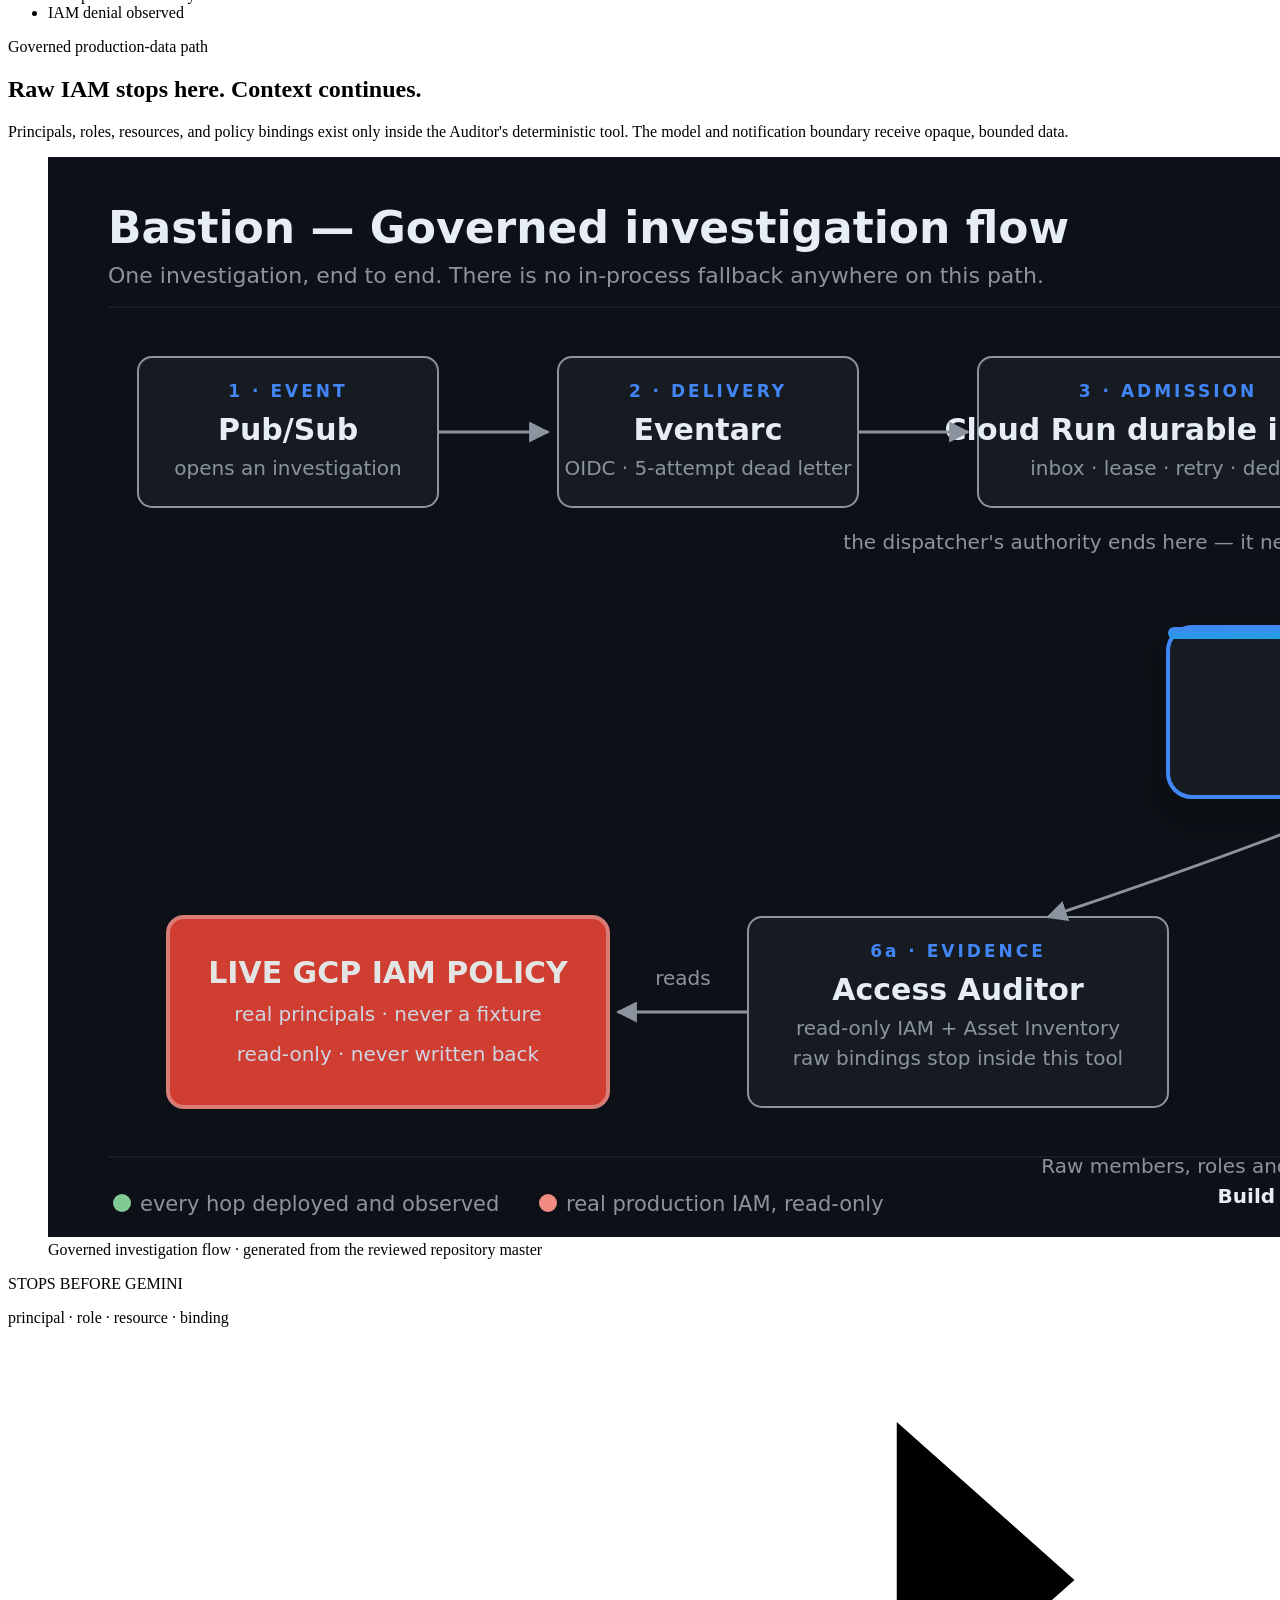
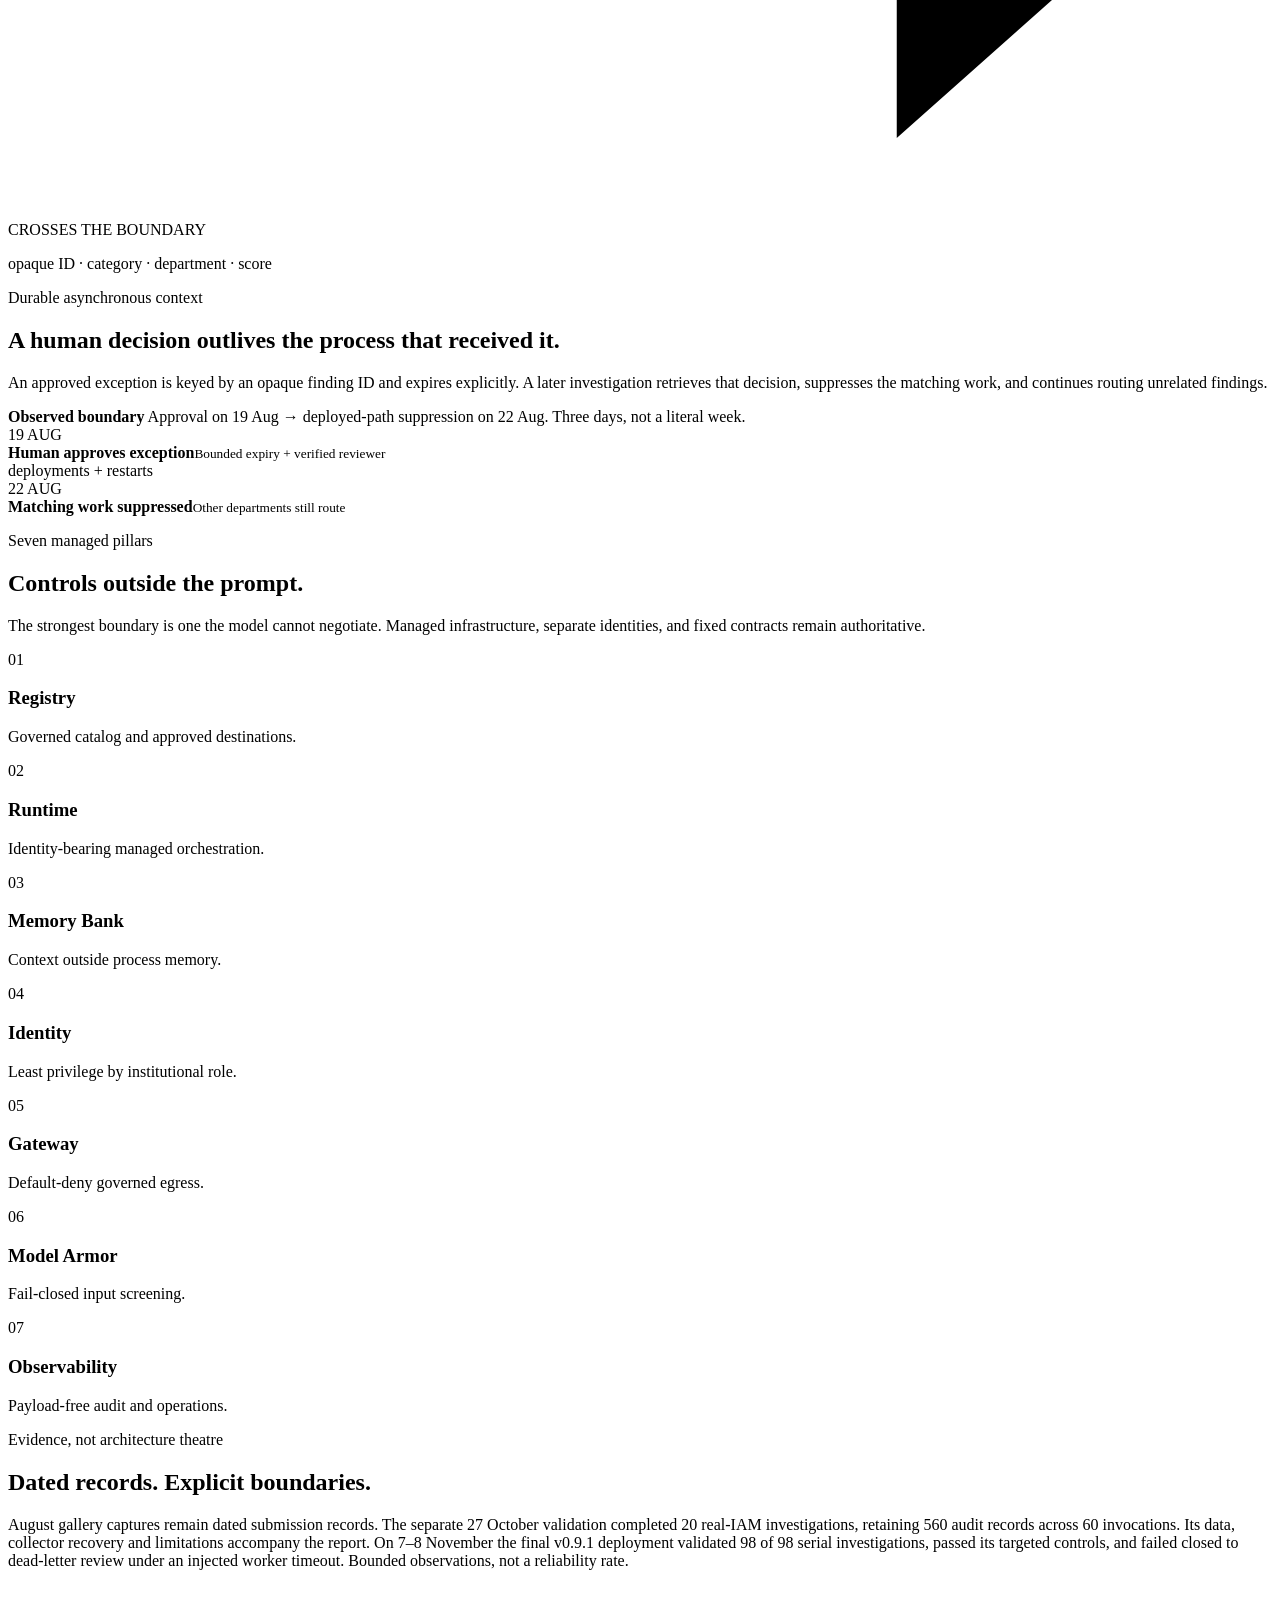
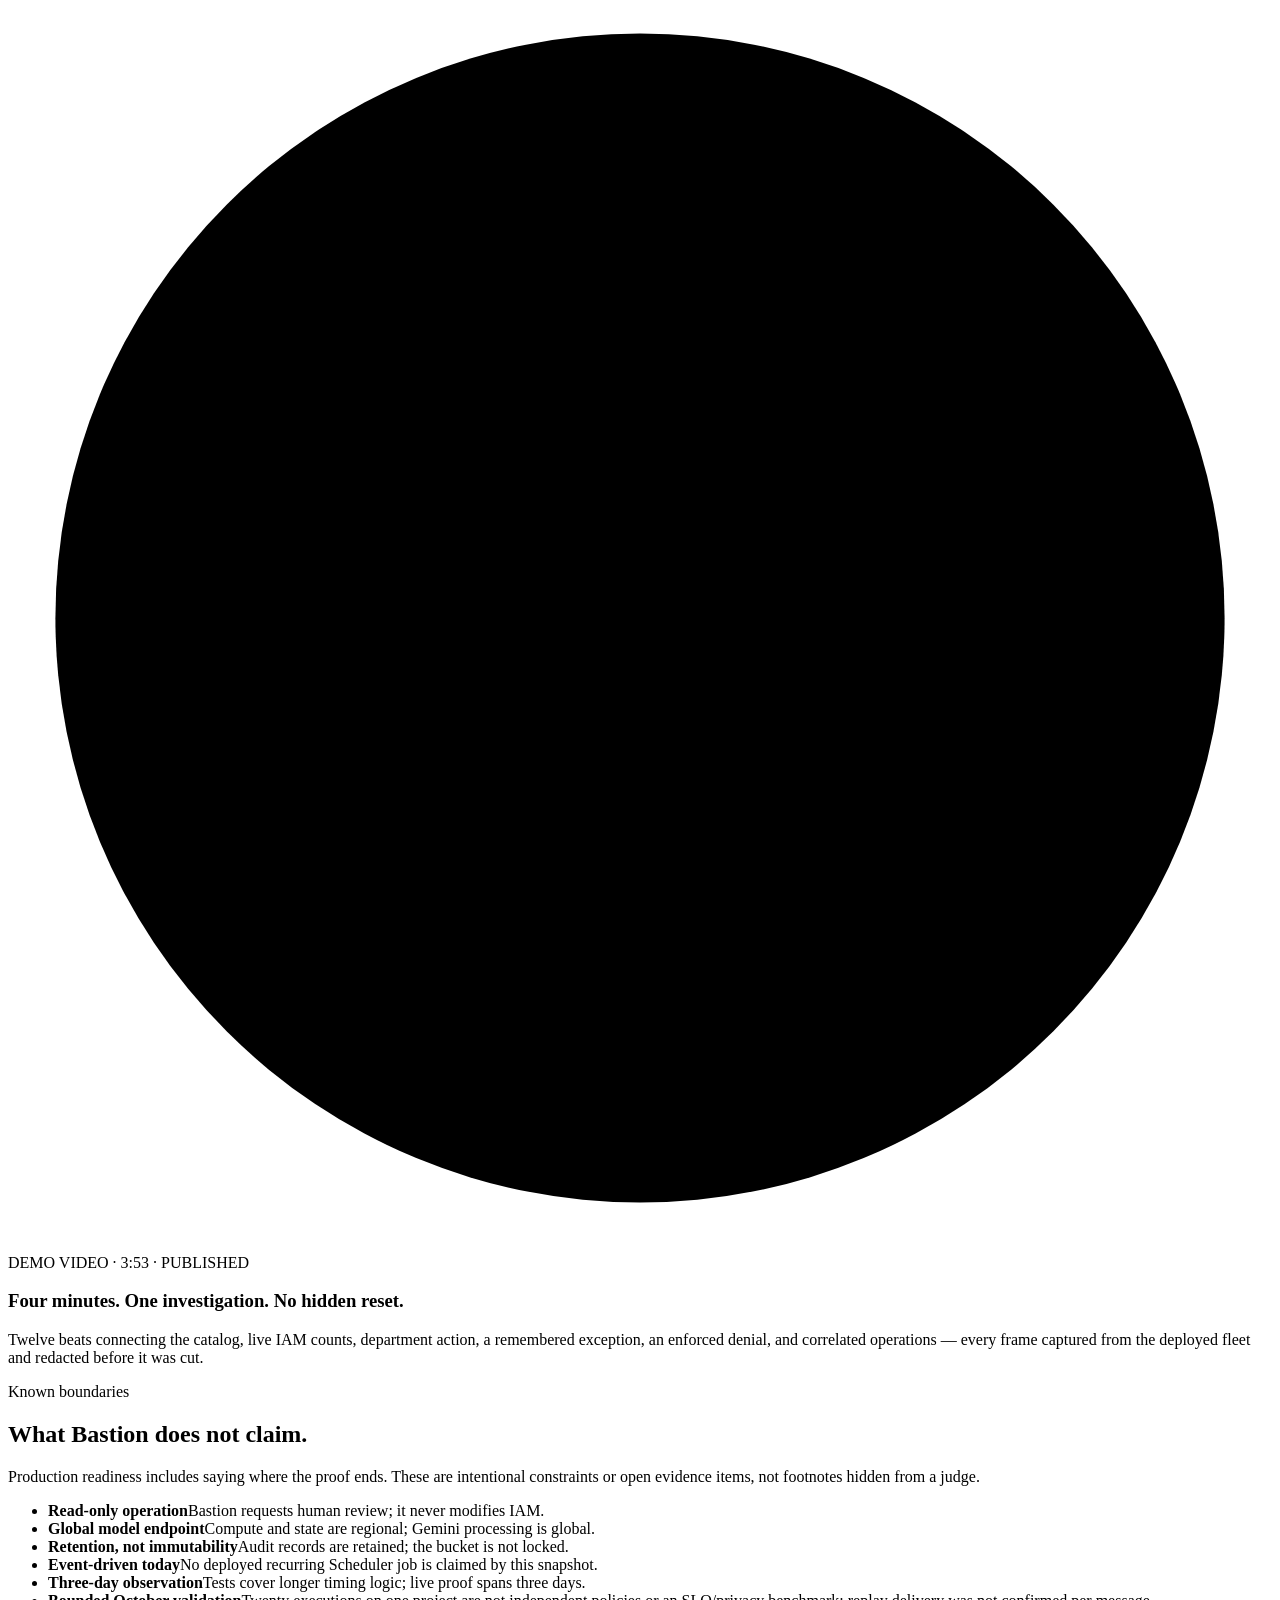
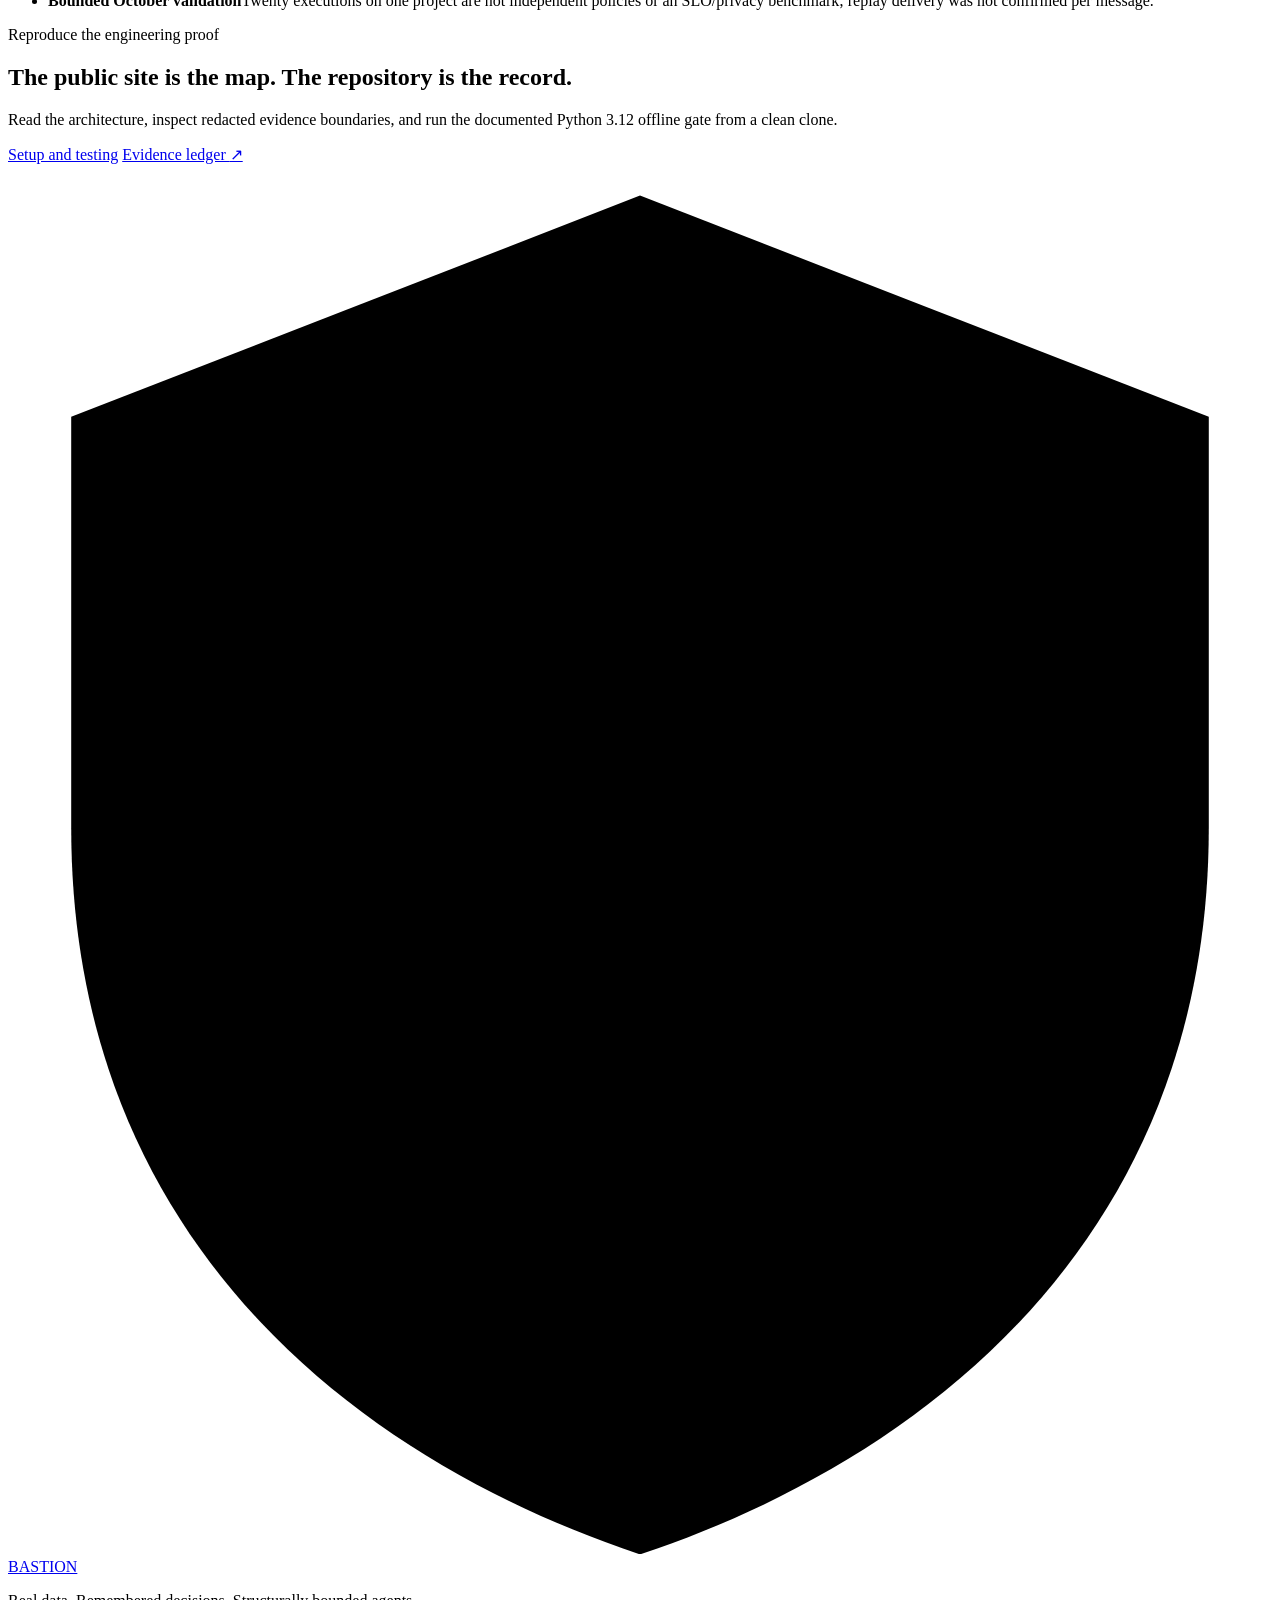
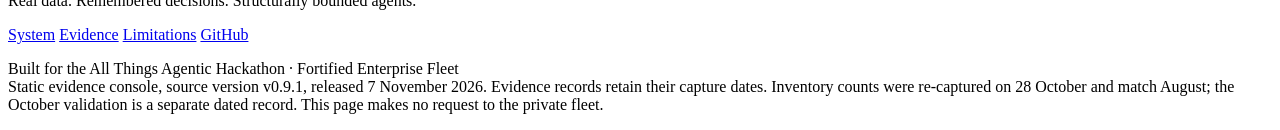
==== commit 080ea073: "Record the final deployment evidence and freeze the report plan Evidence 26-29 cover cohorts G, H an" ====
--- a/site/index.html
+++ b/site/index.html
@@ -271,6 +271,9 @@
             August gallery captures remain dated submission records. The separate 27 October
             validation completed 20 real-IAM investigations, retaining 560 audit records across
             60 invocations. Its data, collector recovery and limitations accompany the report.
+            On 7–8 November the final v0.9.1 deployment validated 98 of 98 serial investigations,
+            passed its targeted controls, and failed closed to dead-letter review under an
+            injected worker timeout. Bounded observations, not a reliability rate.
           </p>
         </div>
 
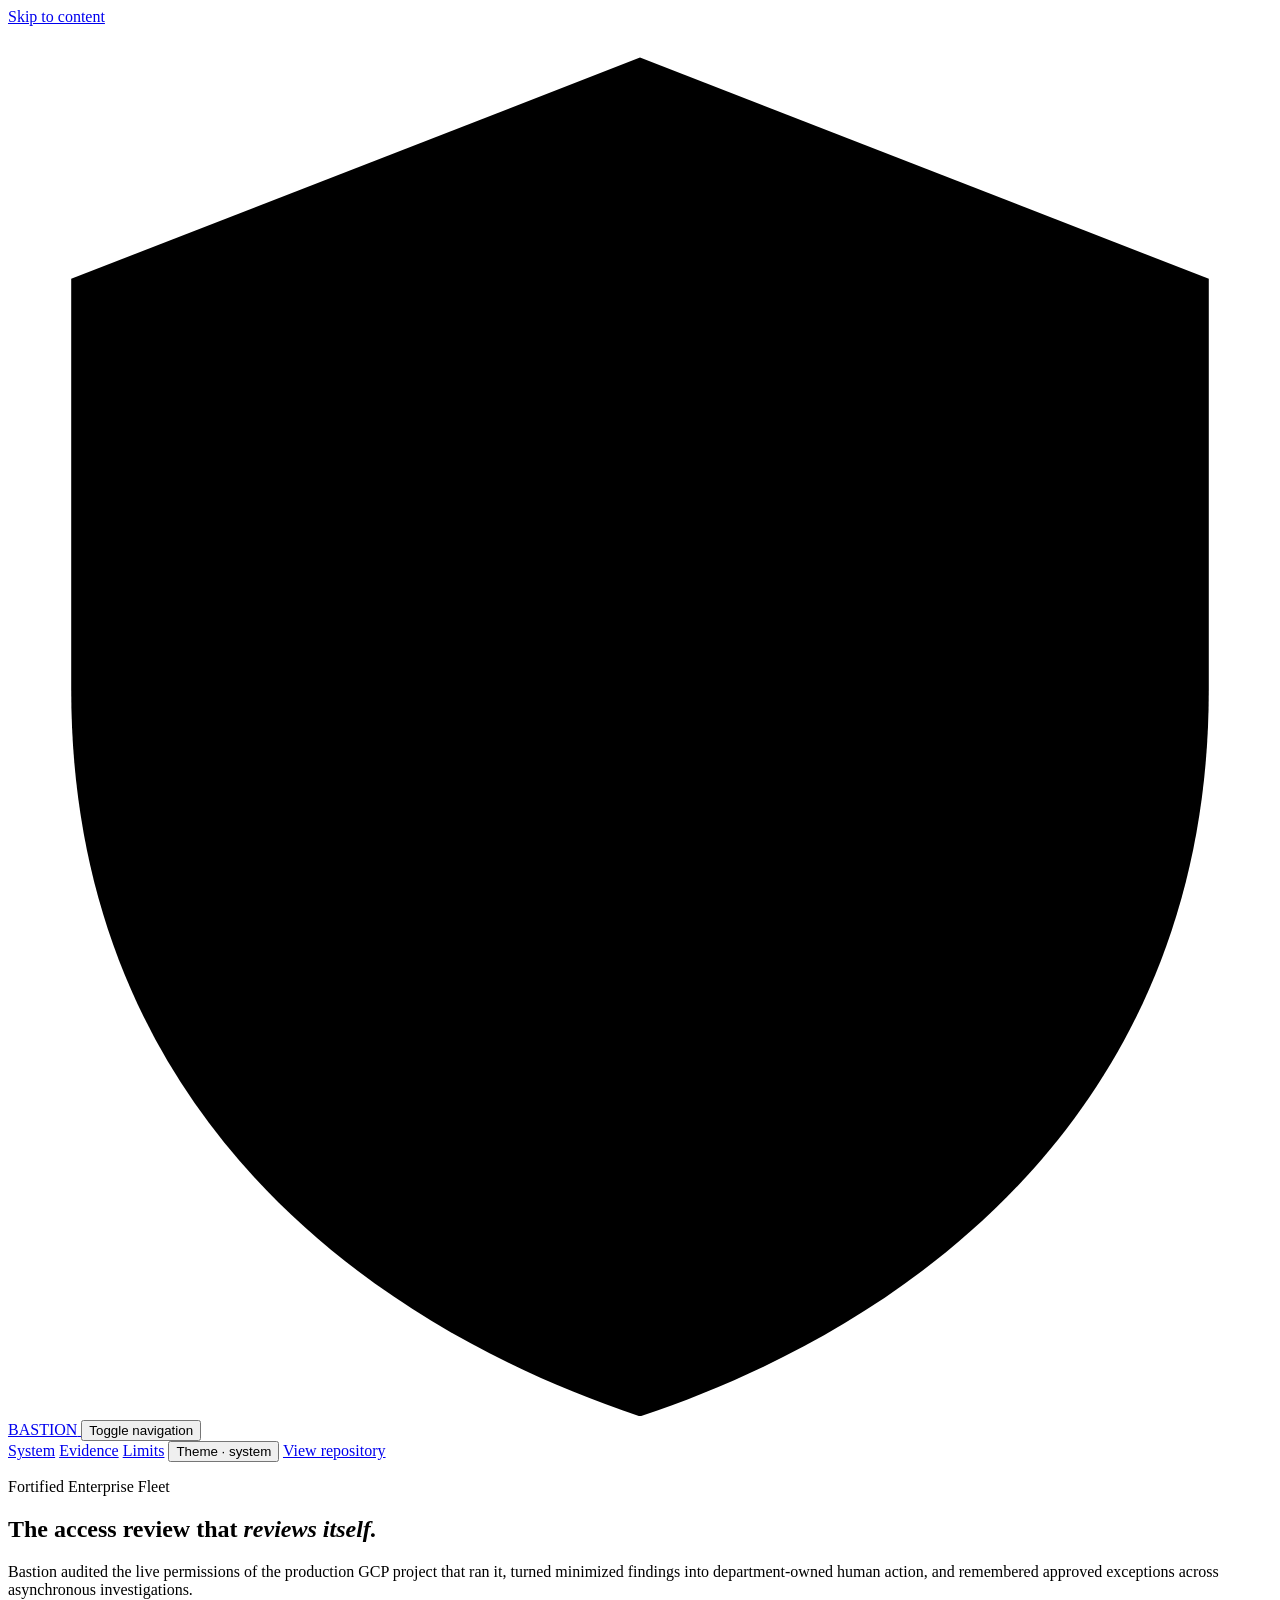
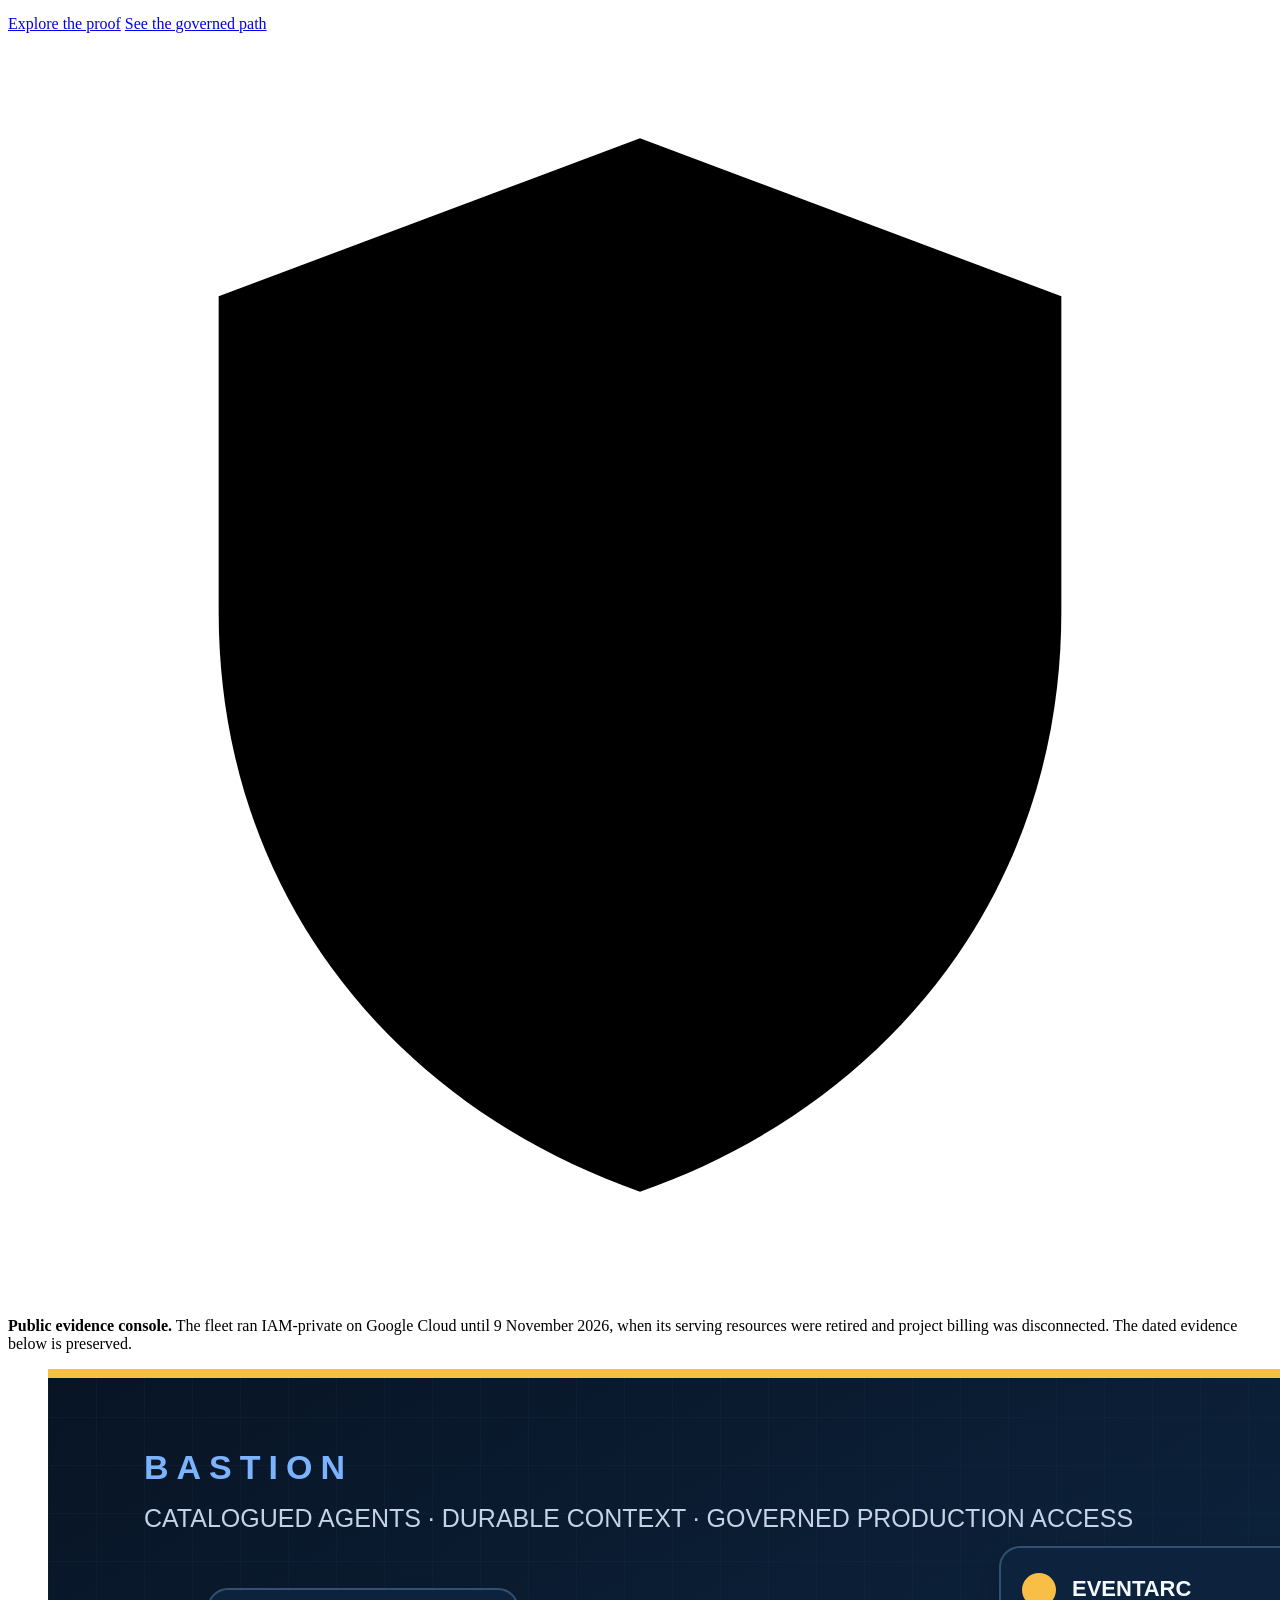
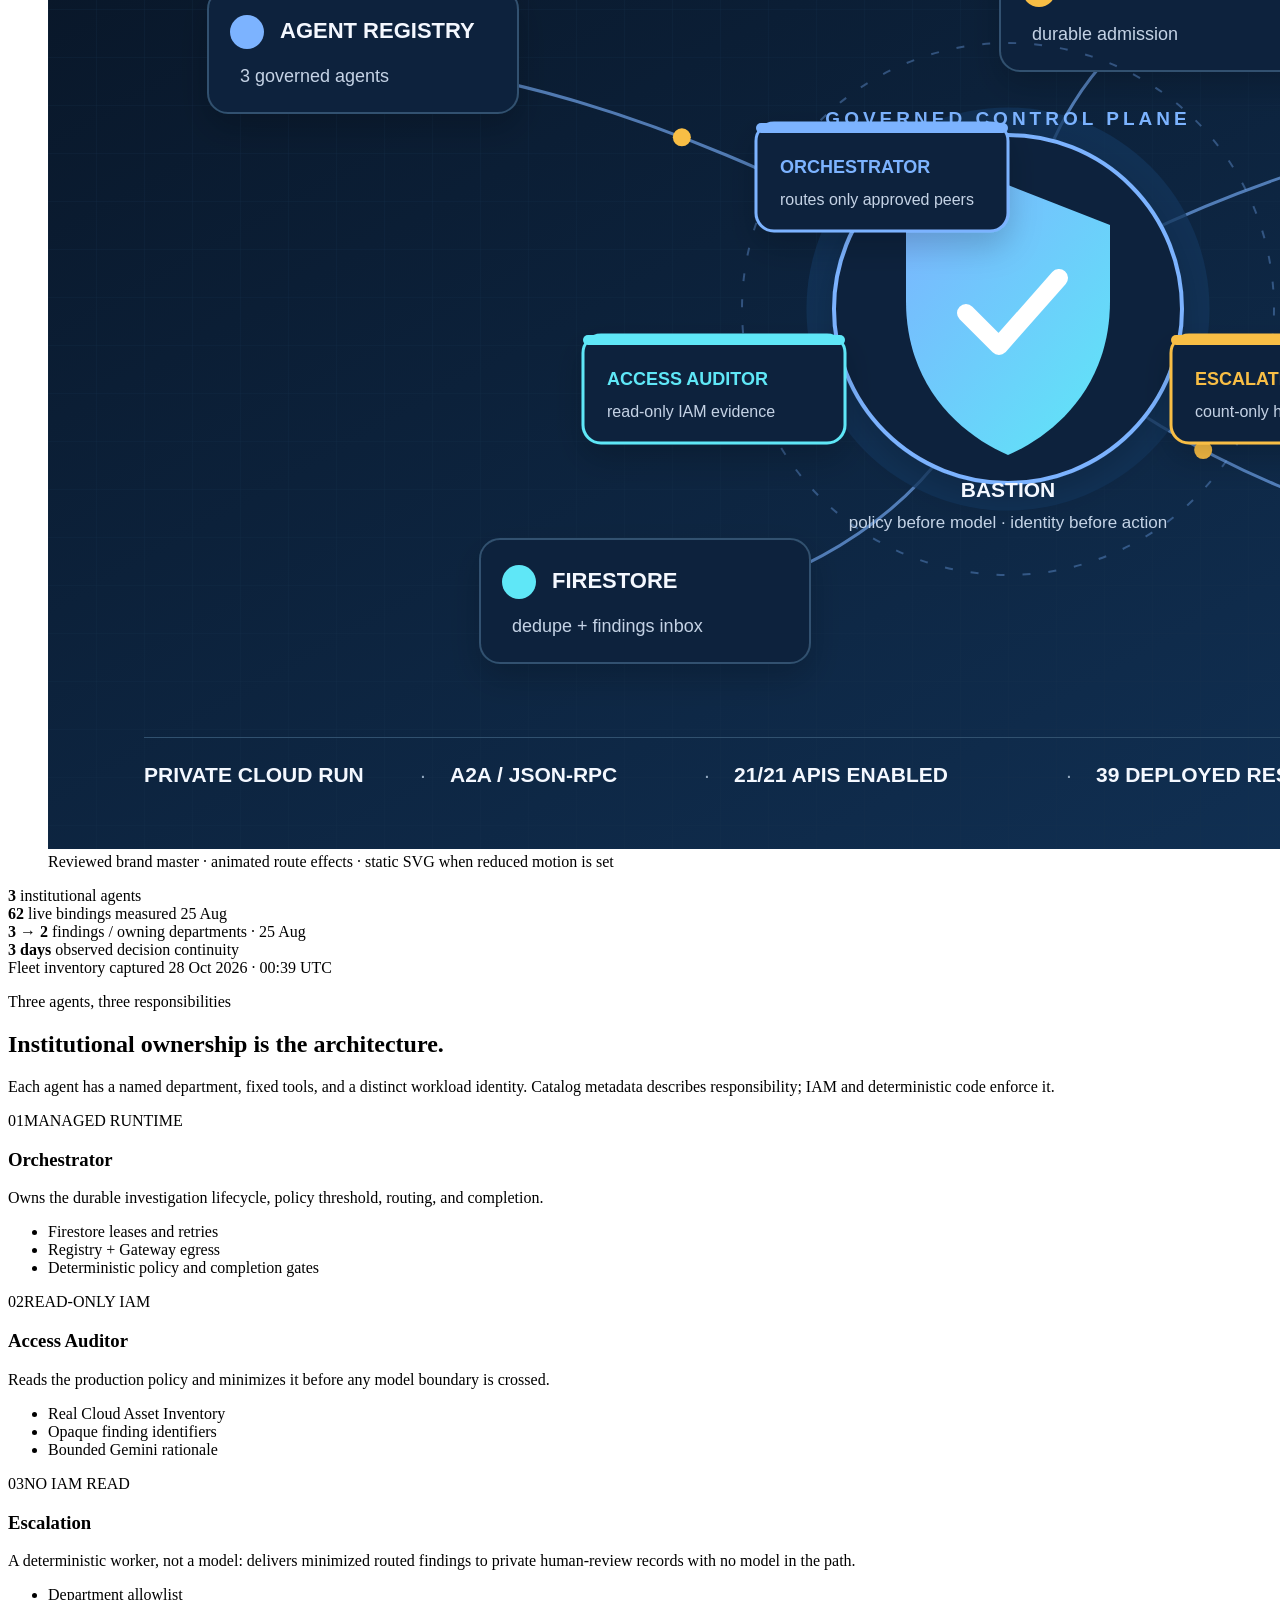
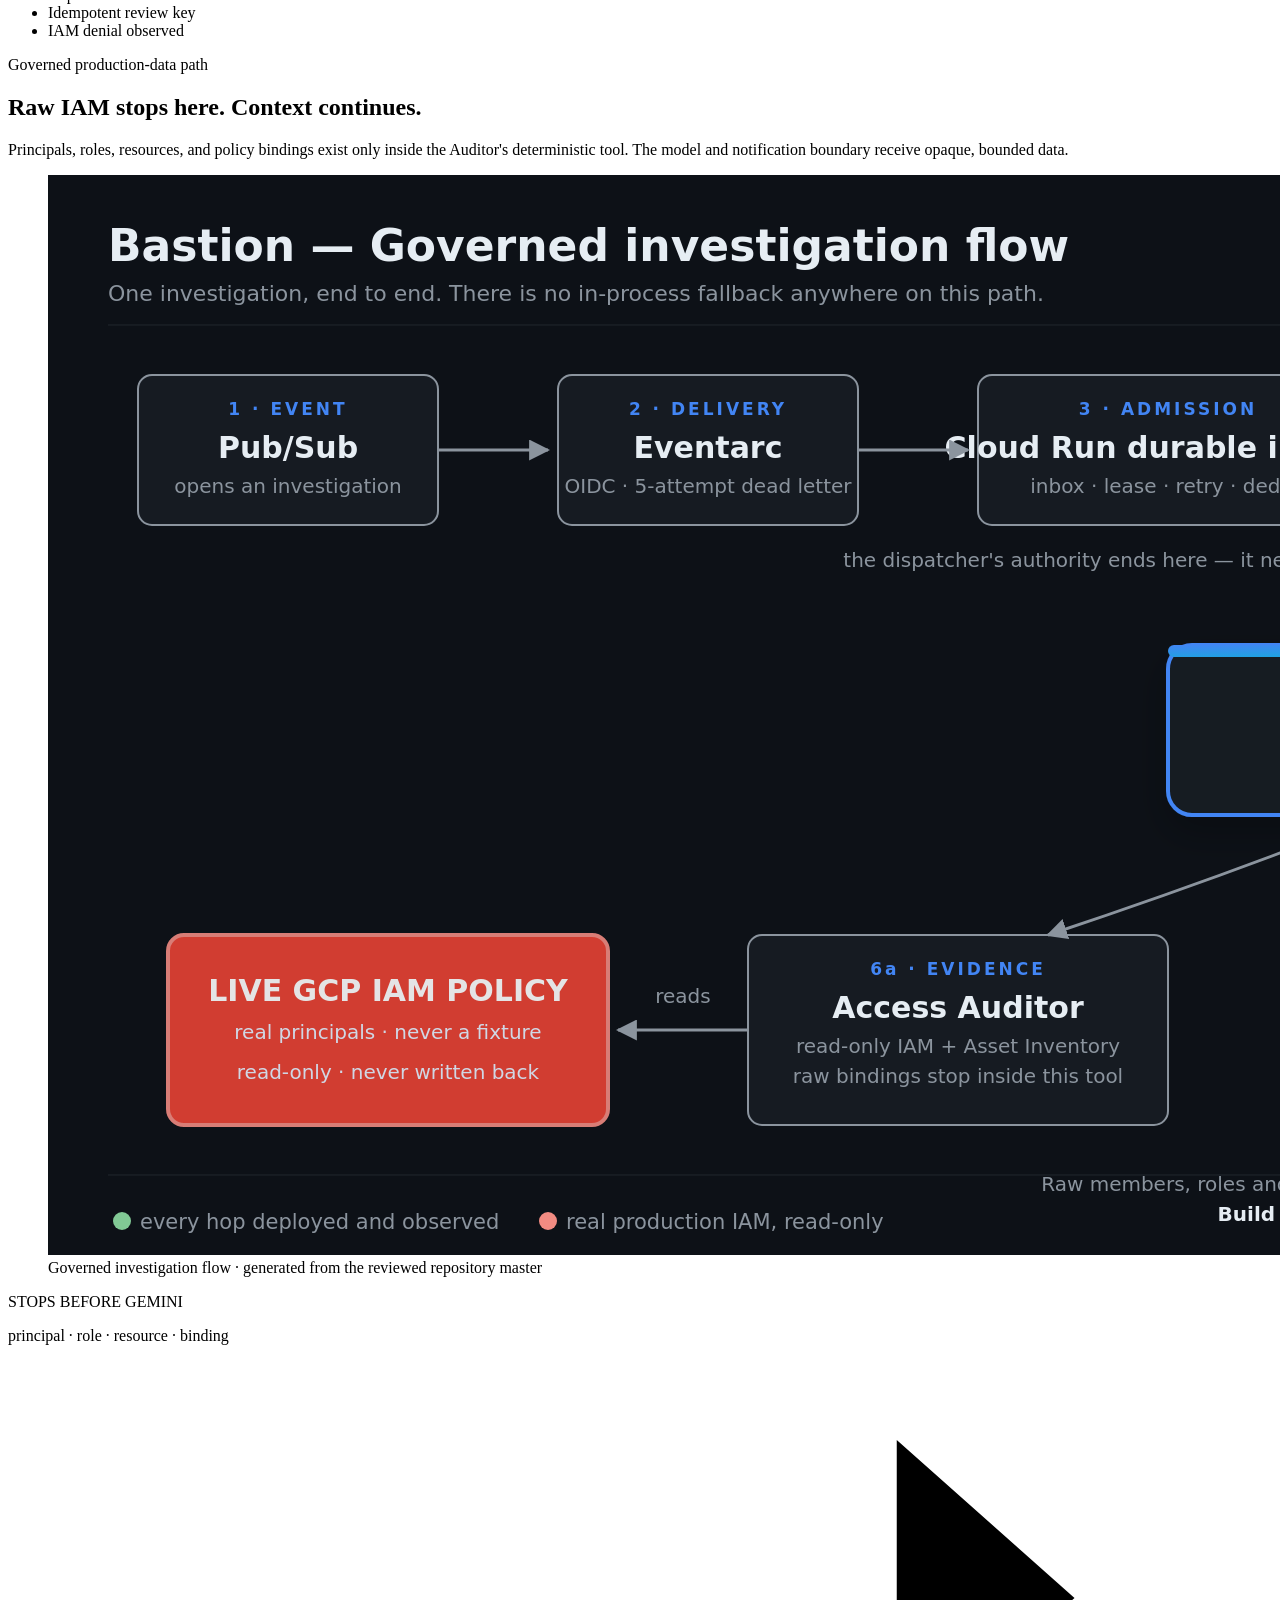
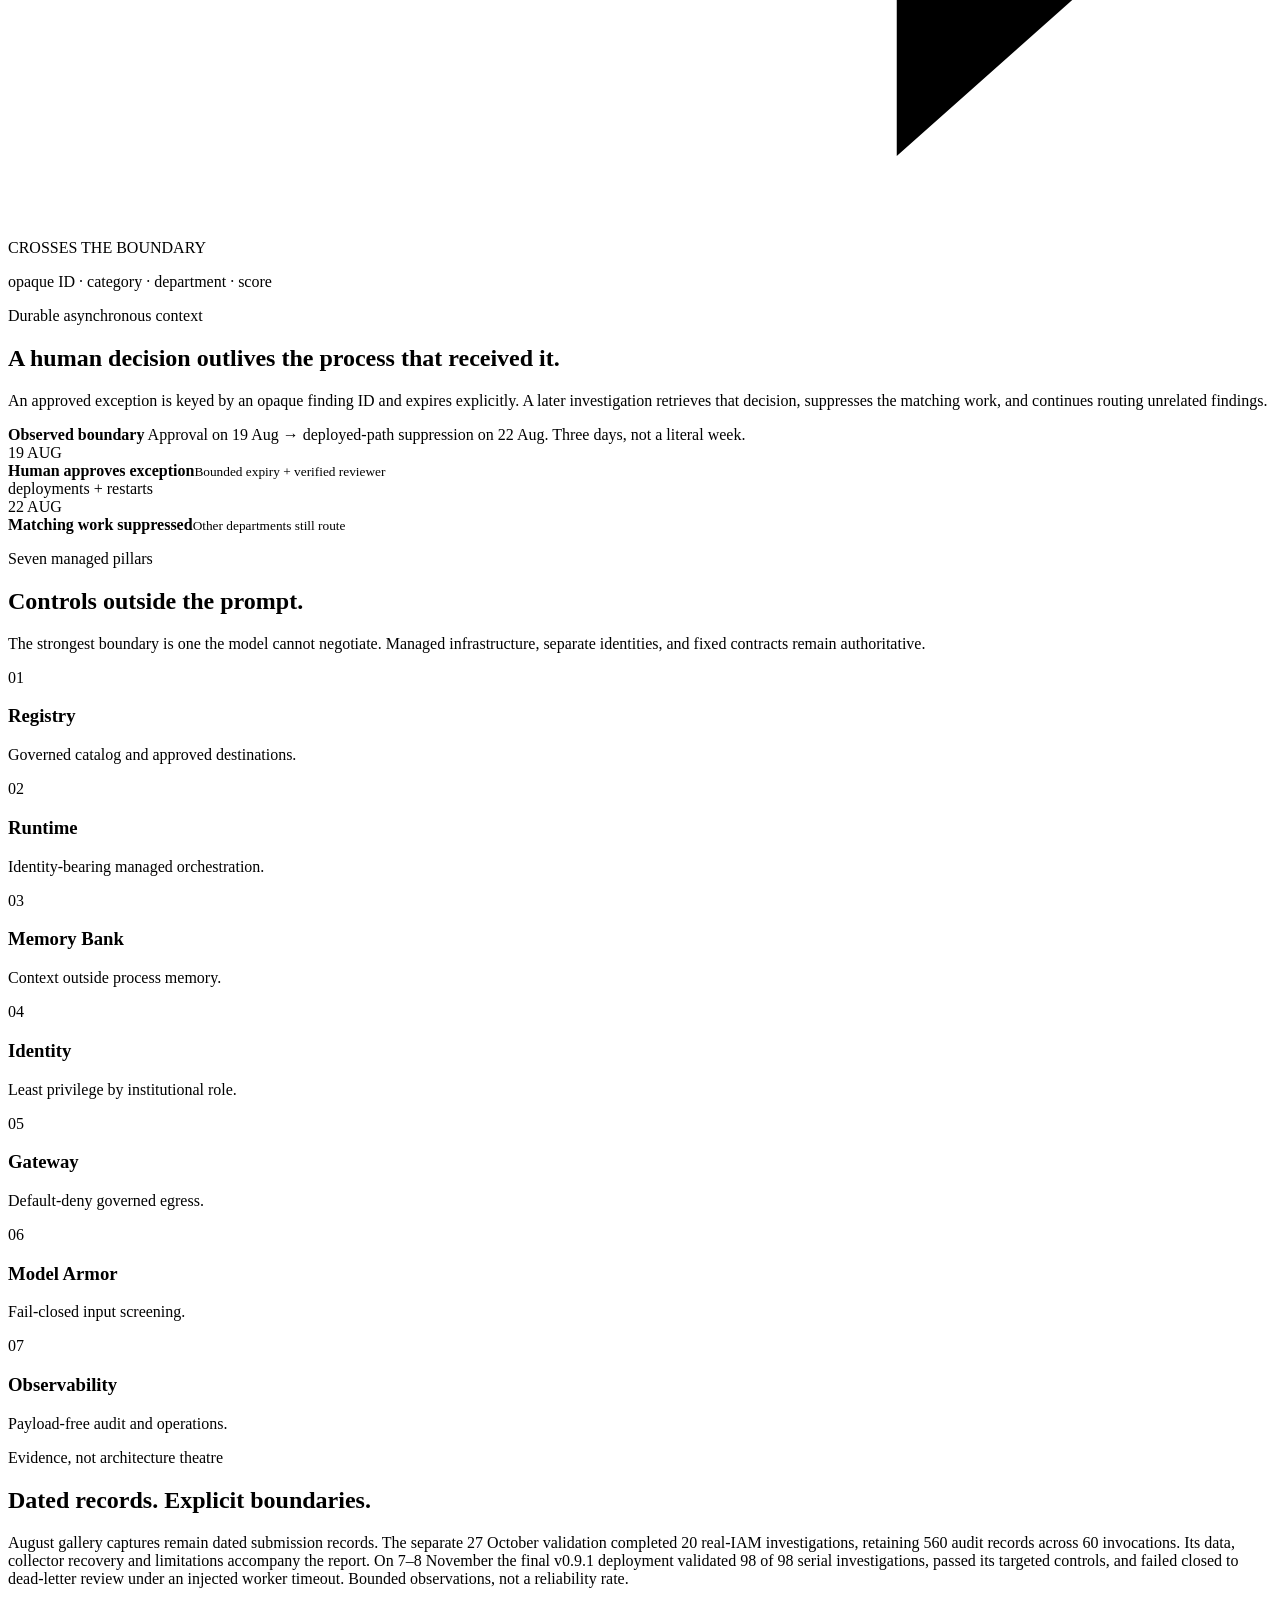
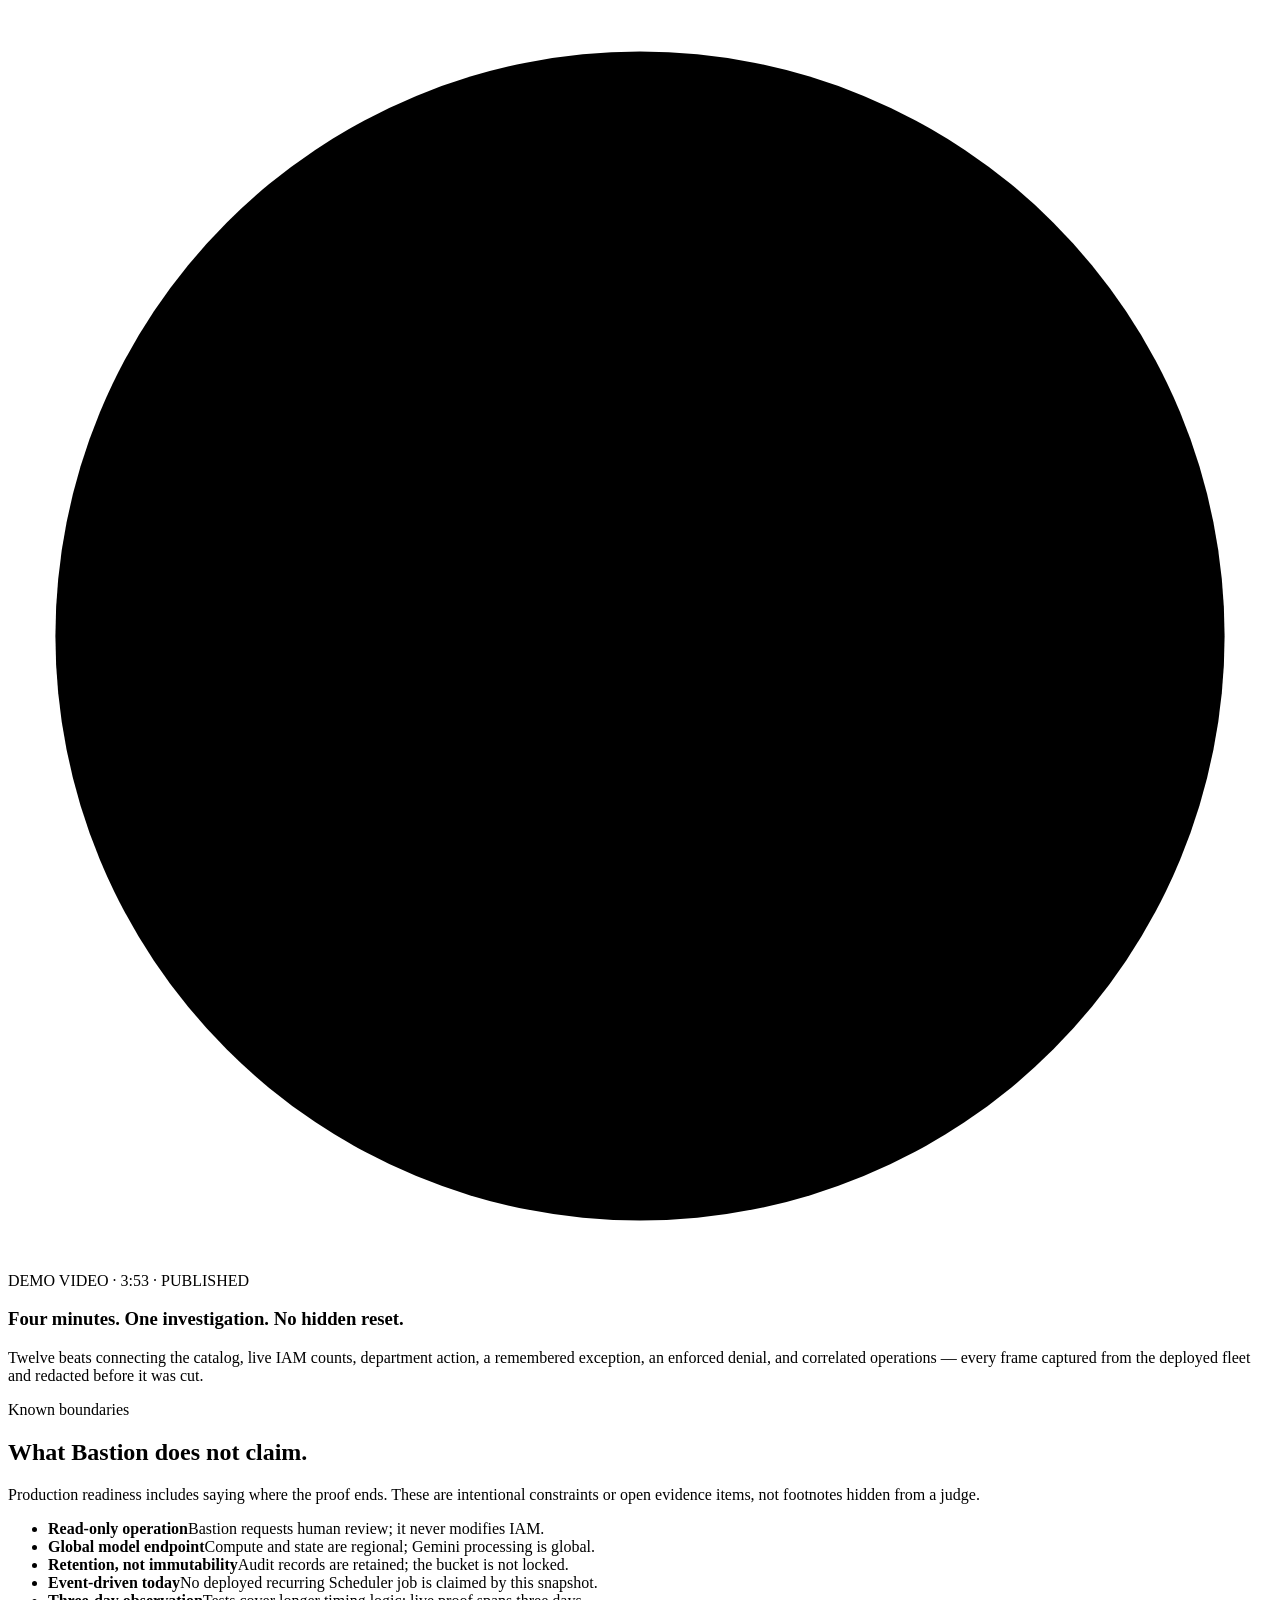
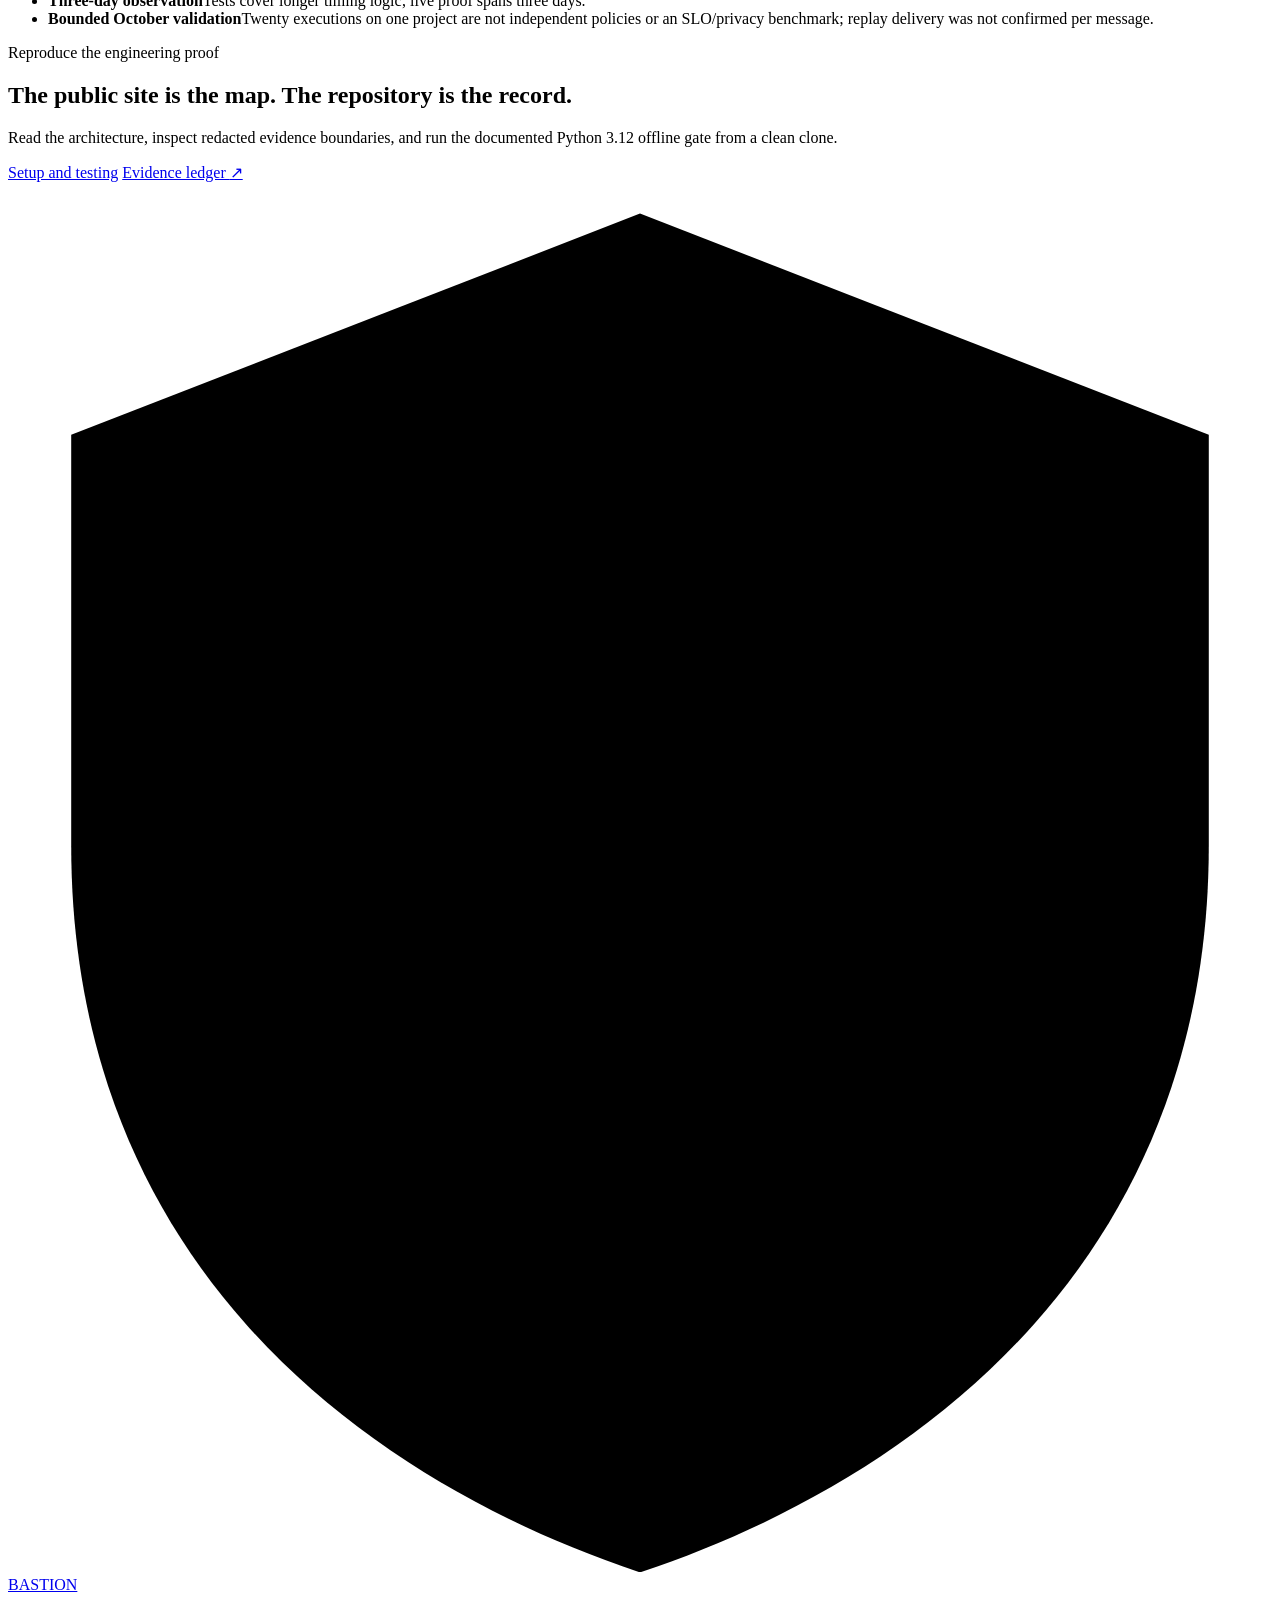
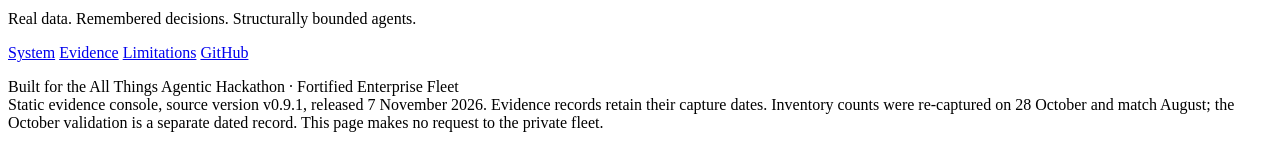
==== commit 0851ebc7: "Reconcile public fleet claims with the 9 November retirement README and the evidence console describ" ====
--- a/site/index.html
+++ b/site/index.html
@@ -6,7 +6,7 @@
     <meta name="theme-color" content="#08111f">
     <meta
       name="description"
-      content="Bastion is a governed institutional-agent fleet that reviews the live GCP IAM policy of the production project that runs it."
+      content="Bastion is a governed institutional-agent fleet that reviewed the live GCP IAM policy of the production project that ran it, until its retirement on 9 November 2026."
     >
     <meta property="og:type" content="website">
     <meta property="og:title" content="Bastion — The access review that reviews itself">
@@ -58,8 +58,8 @@
           <p class="eyebrow"><span class="status-dot"></span> Fortified Enterprise Fleet</p>
           <h1 id="hero-title">The access review that <em>reviews itself.</em></h1>
           <p class="hero-lede">
-            Bastion audits the live permissions of the production GCP project that runs it,
-            turns minimized findings into department-owned human action, and remembers approved
+            Bastion audited the live permissions of the production GCP project that ran it,
+            turned minimized findings into department-owned human action, and remembered approved
             exceptions across asynchronous investigations.
           </p>
           <div class="hero-actions">
@@ -72,8 +72,9 @@
               <path d="m8.5 12 2.2 2.2 4.8-5" />
             </svg>
             <p>
-              <strong>Public evidence console.</strong> The operational fleet and enterprise data
-              plane remain IAM-private on Google Cloud.
+              <strong>Public evidence console.</strong> The fleet ran IAM-private on Google Cloud
+              until 9 November 2026, when its serving resources were retired and project billing
+              was disconnected. The dated evidence below is preserved.
             </p>
           </div>
         </div>
@@ -86,7 +87,7 @@
             data-light-static="/assets/brand/banner-16x9-light.svg"
             data-dark-static="/assets/brand/banner-16x9-dark.svg"
             src="/assets/brand/banner-16x9-dark.svg"
-            alt="Bastion's reviewed brand overview showing the private live fleet, its three agents, and managed controls."
+            alt="Bastion's reviewed brand overview showing the private fleet as deployed, its three agents, and managed controls."
             width="1920"
             height="1080"
           >
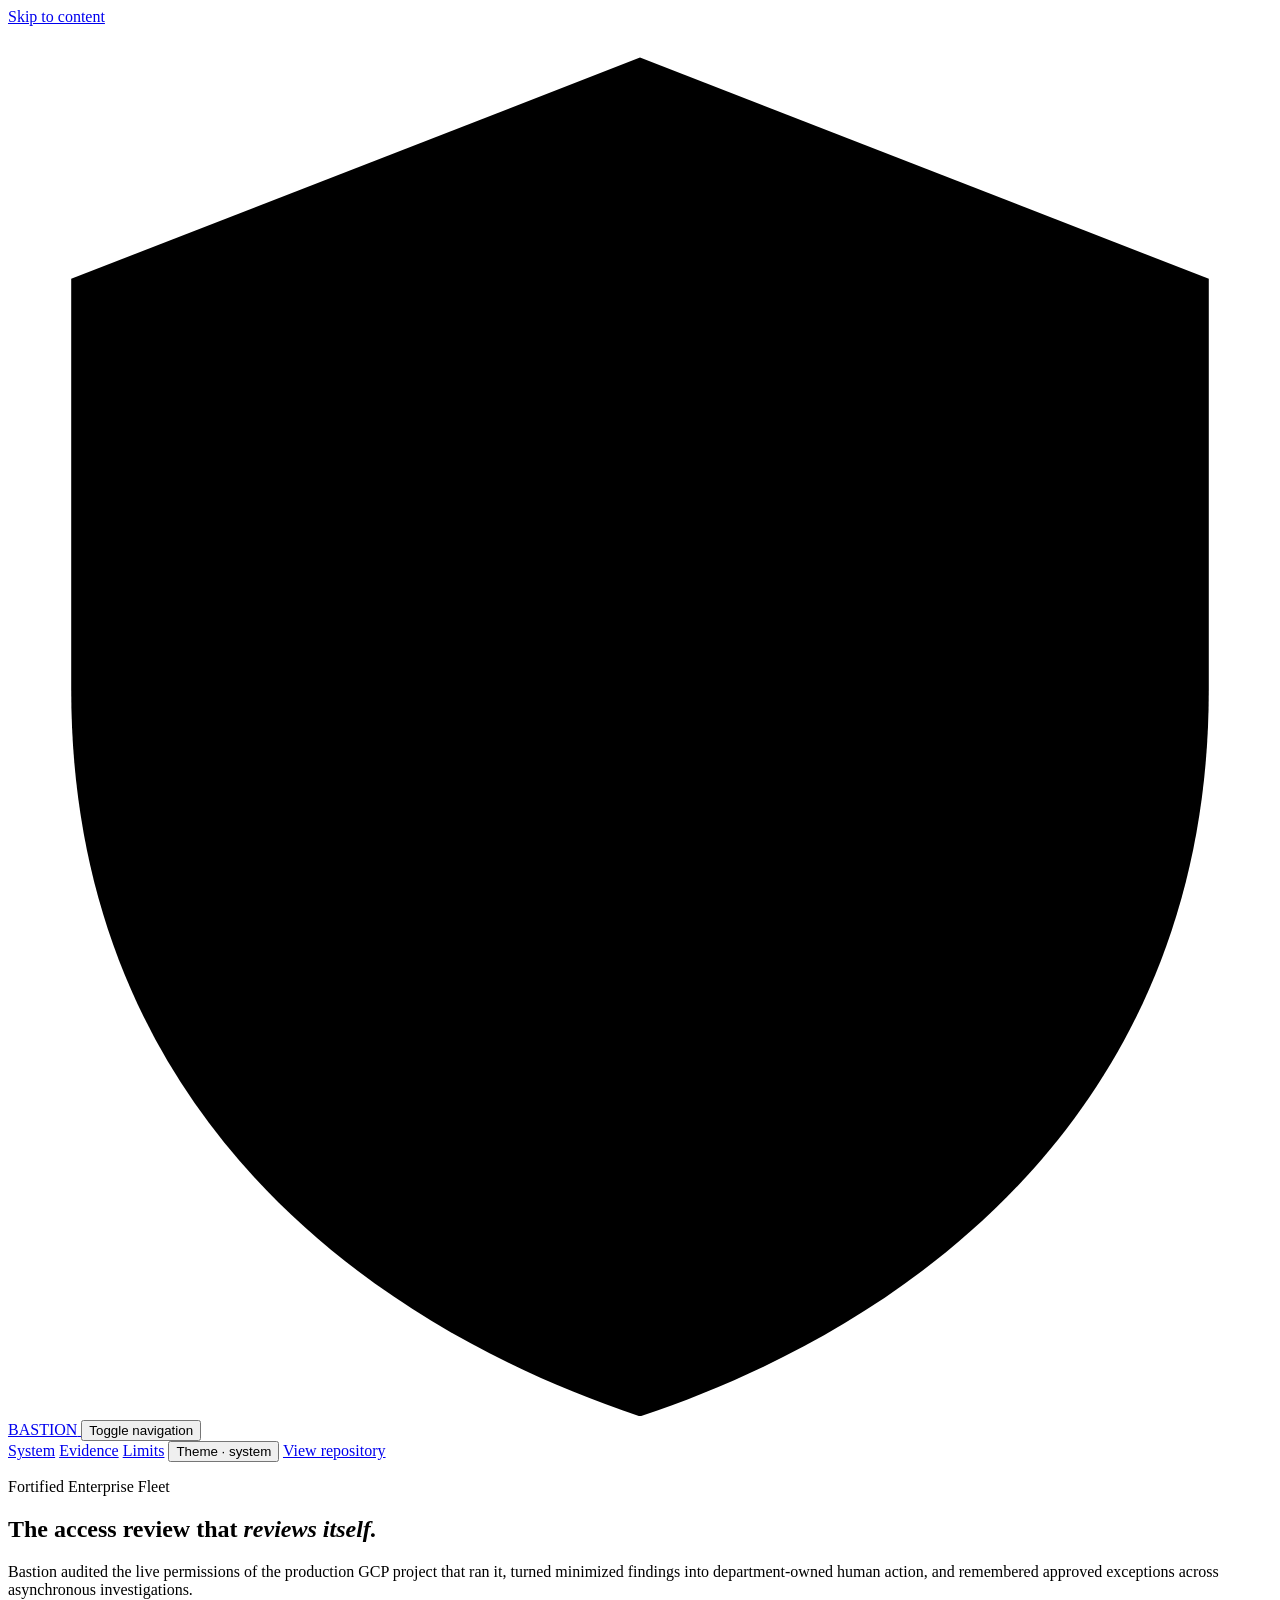
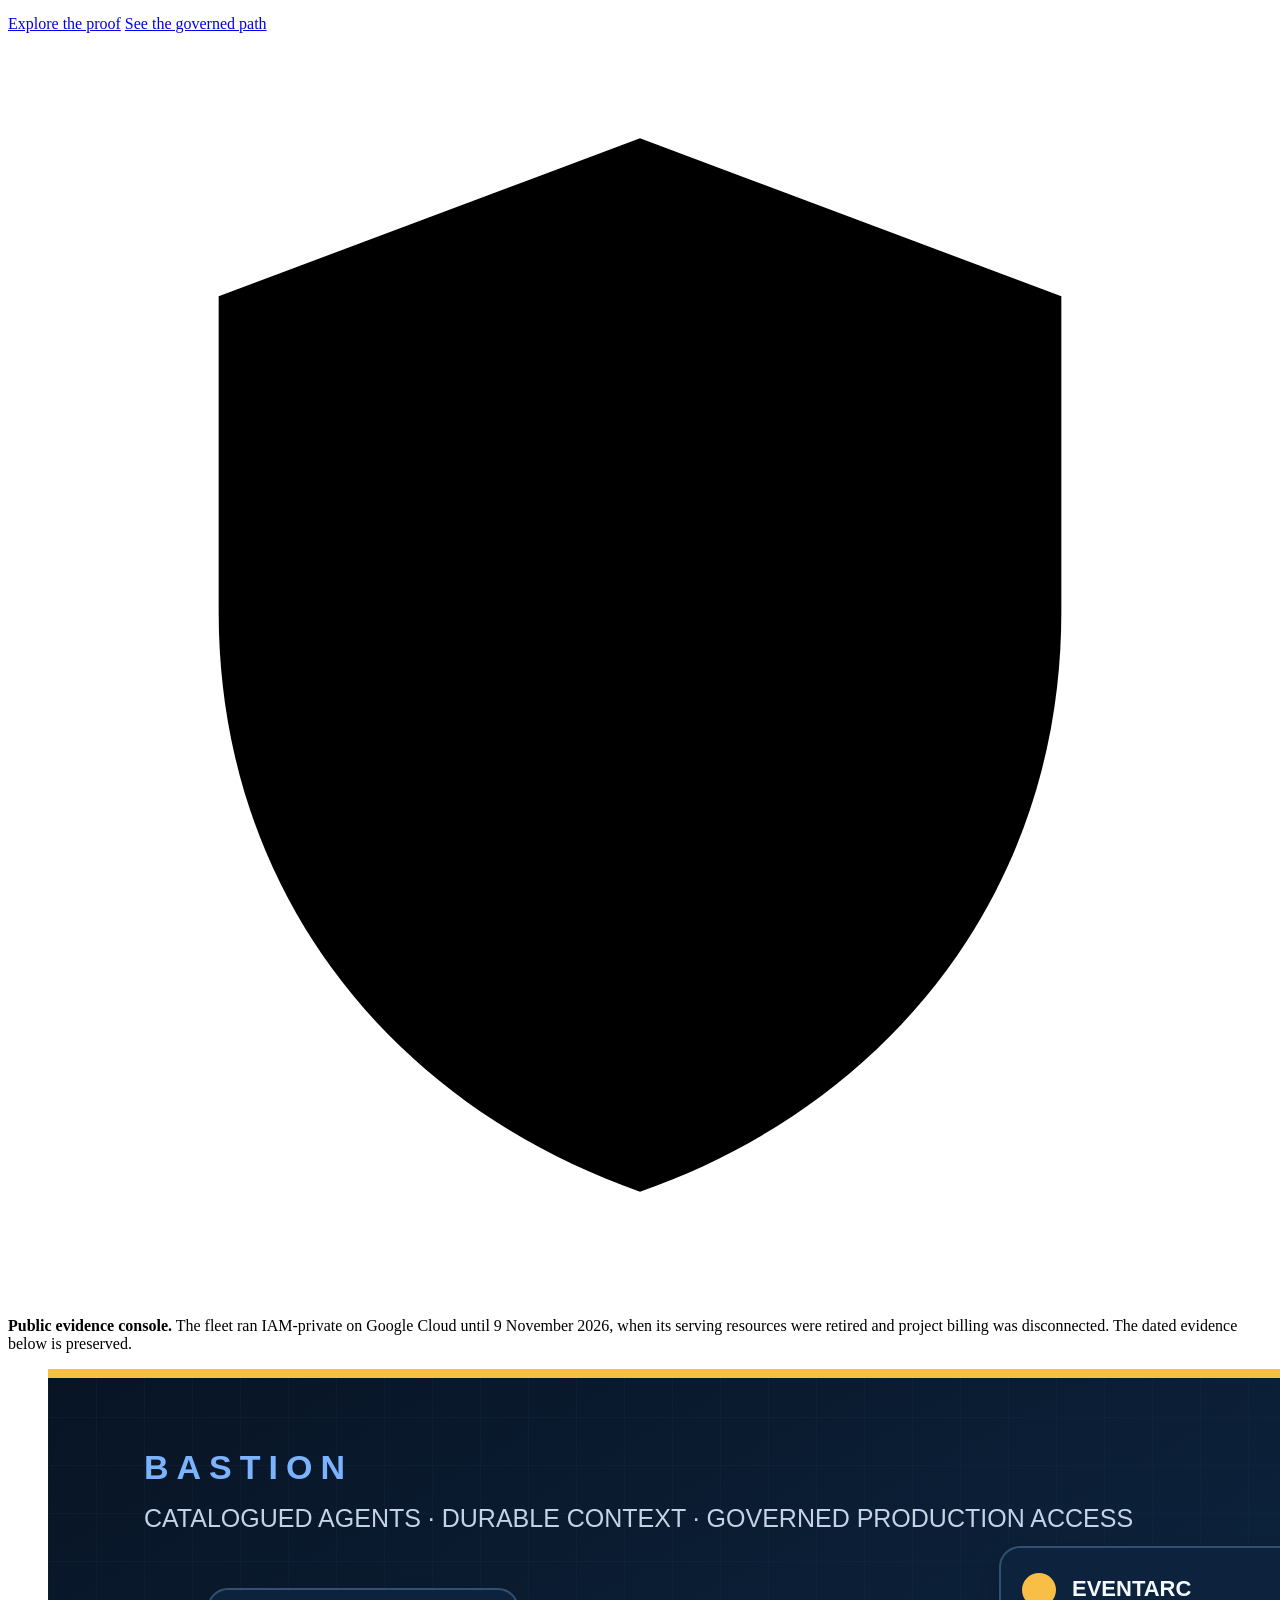
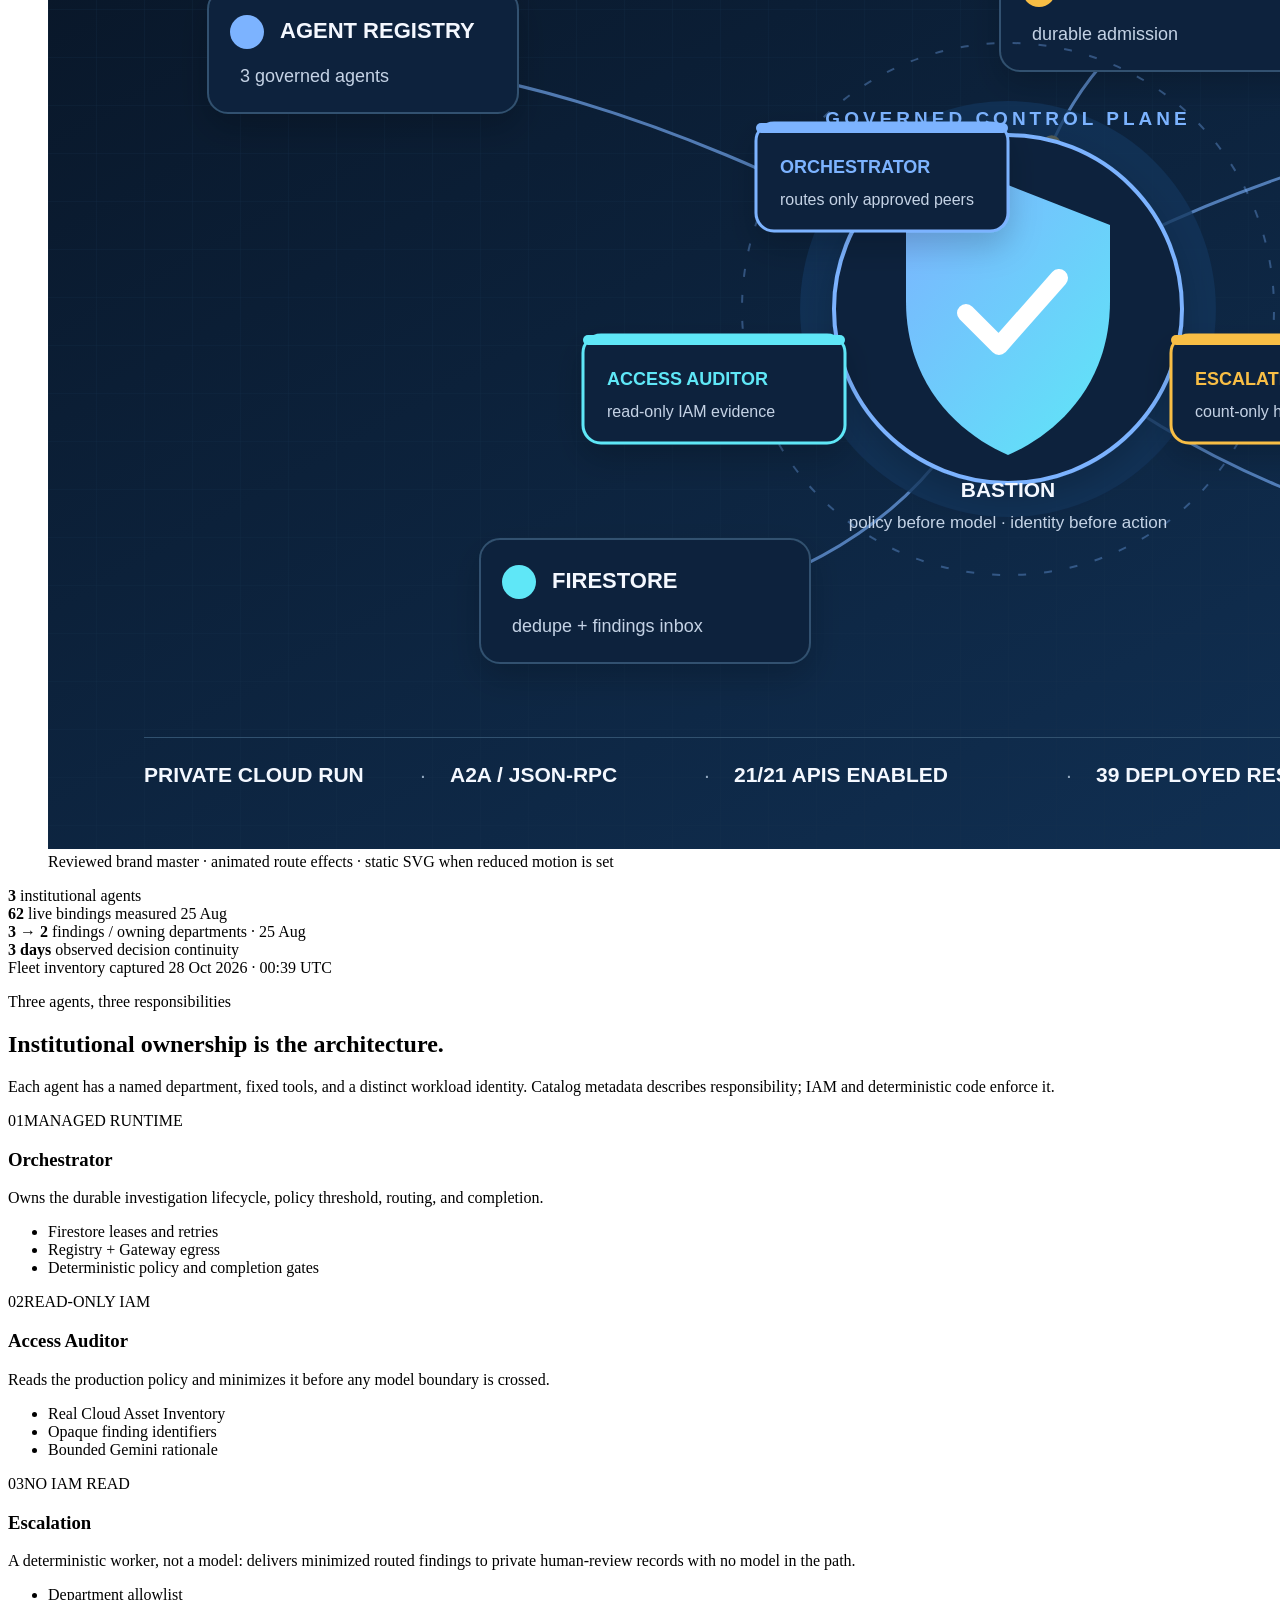
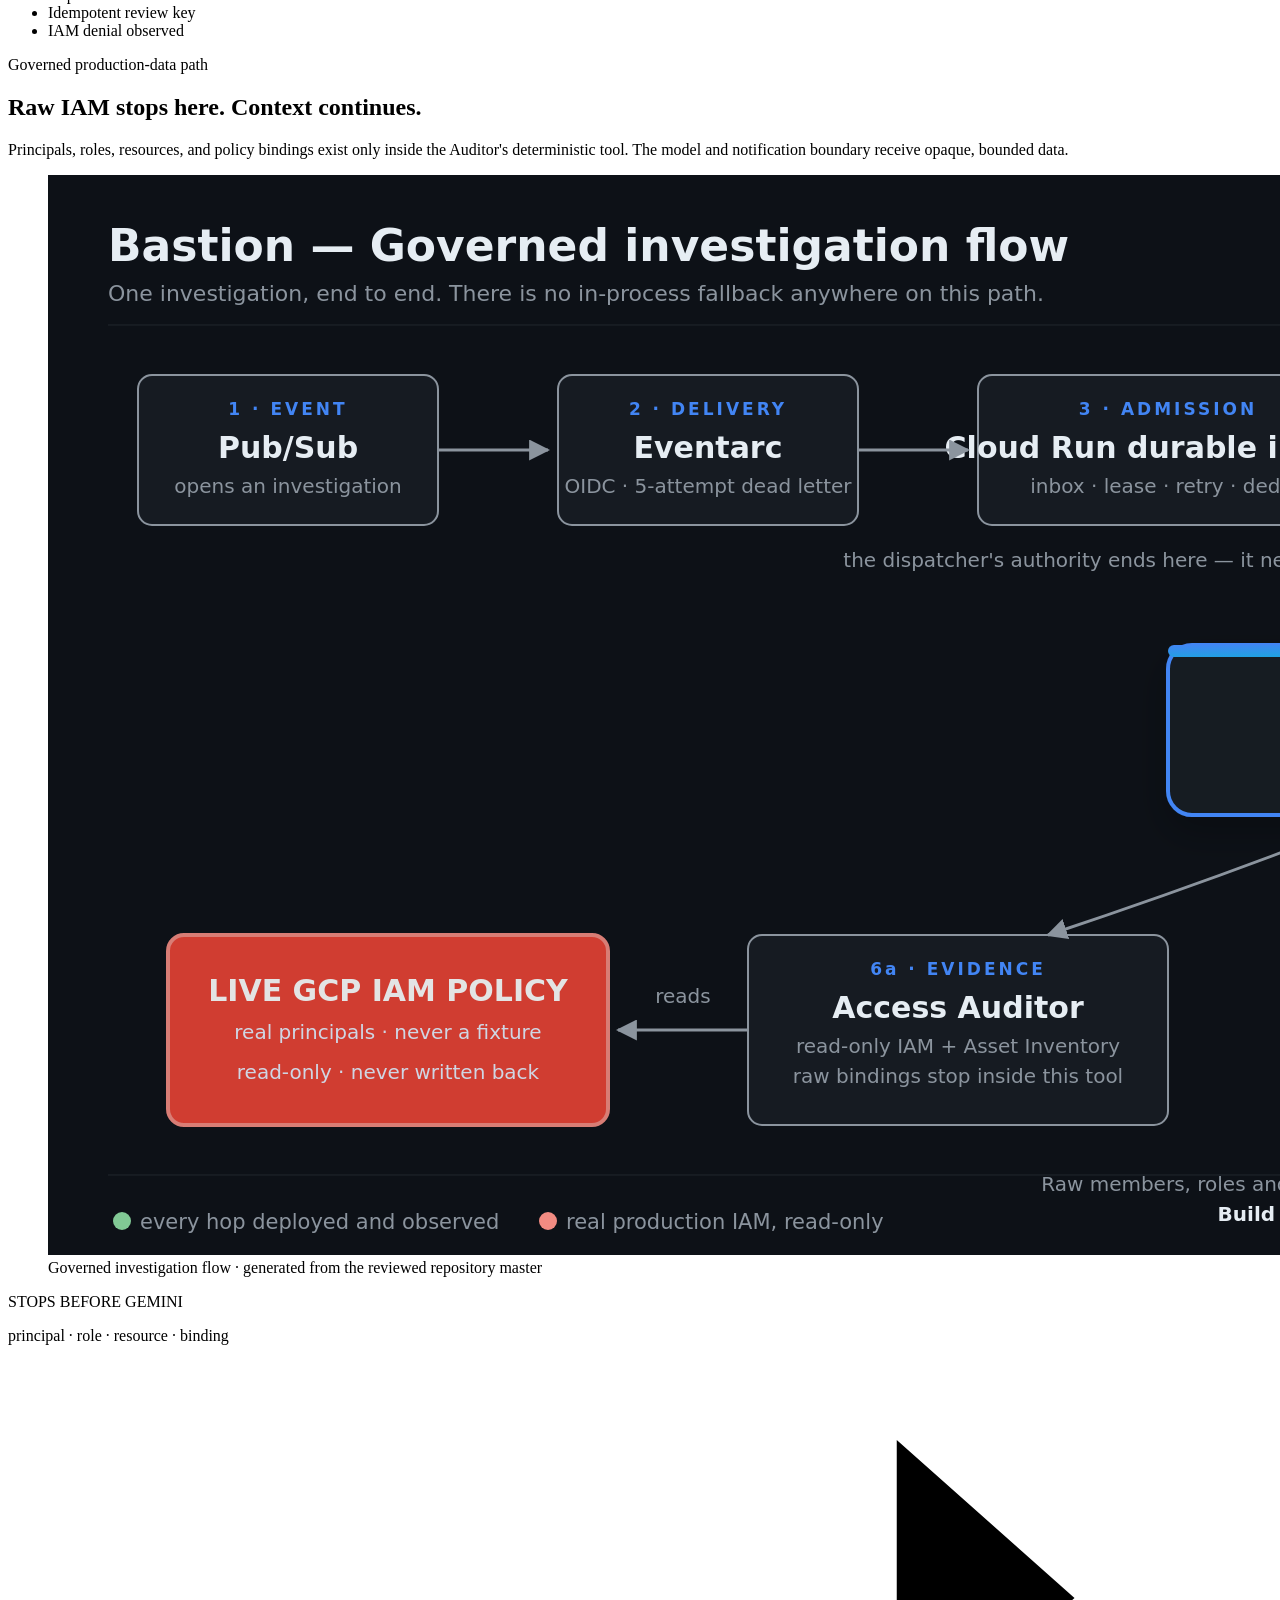
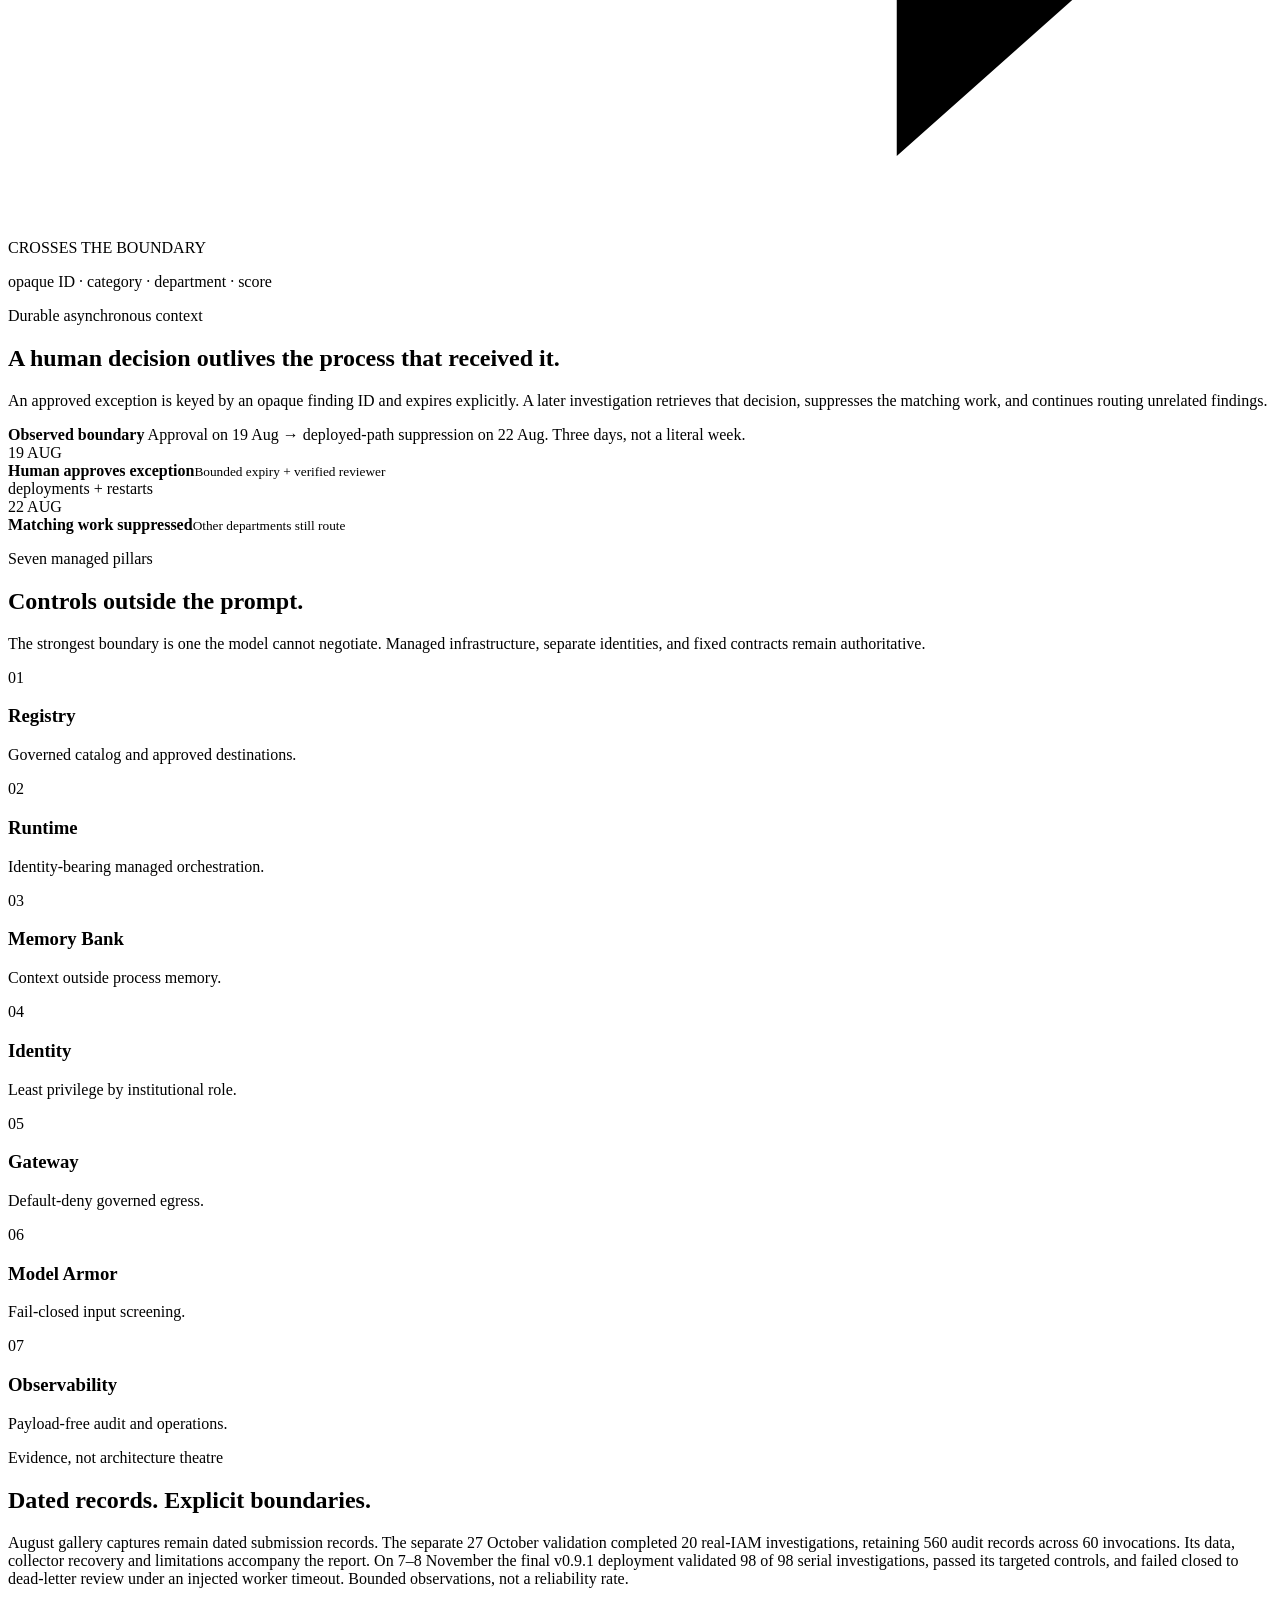
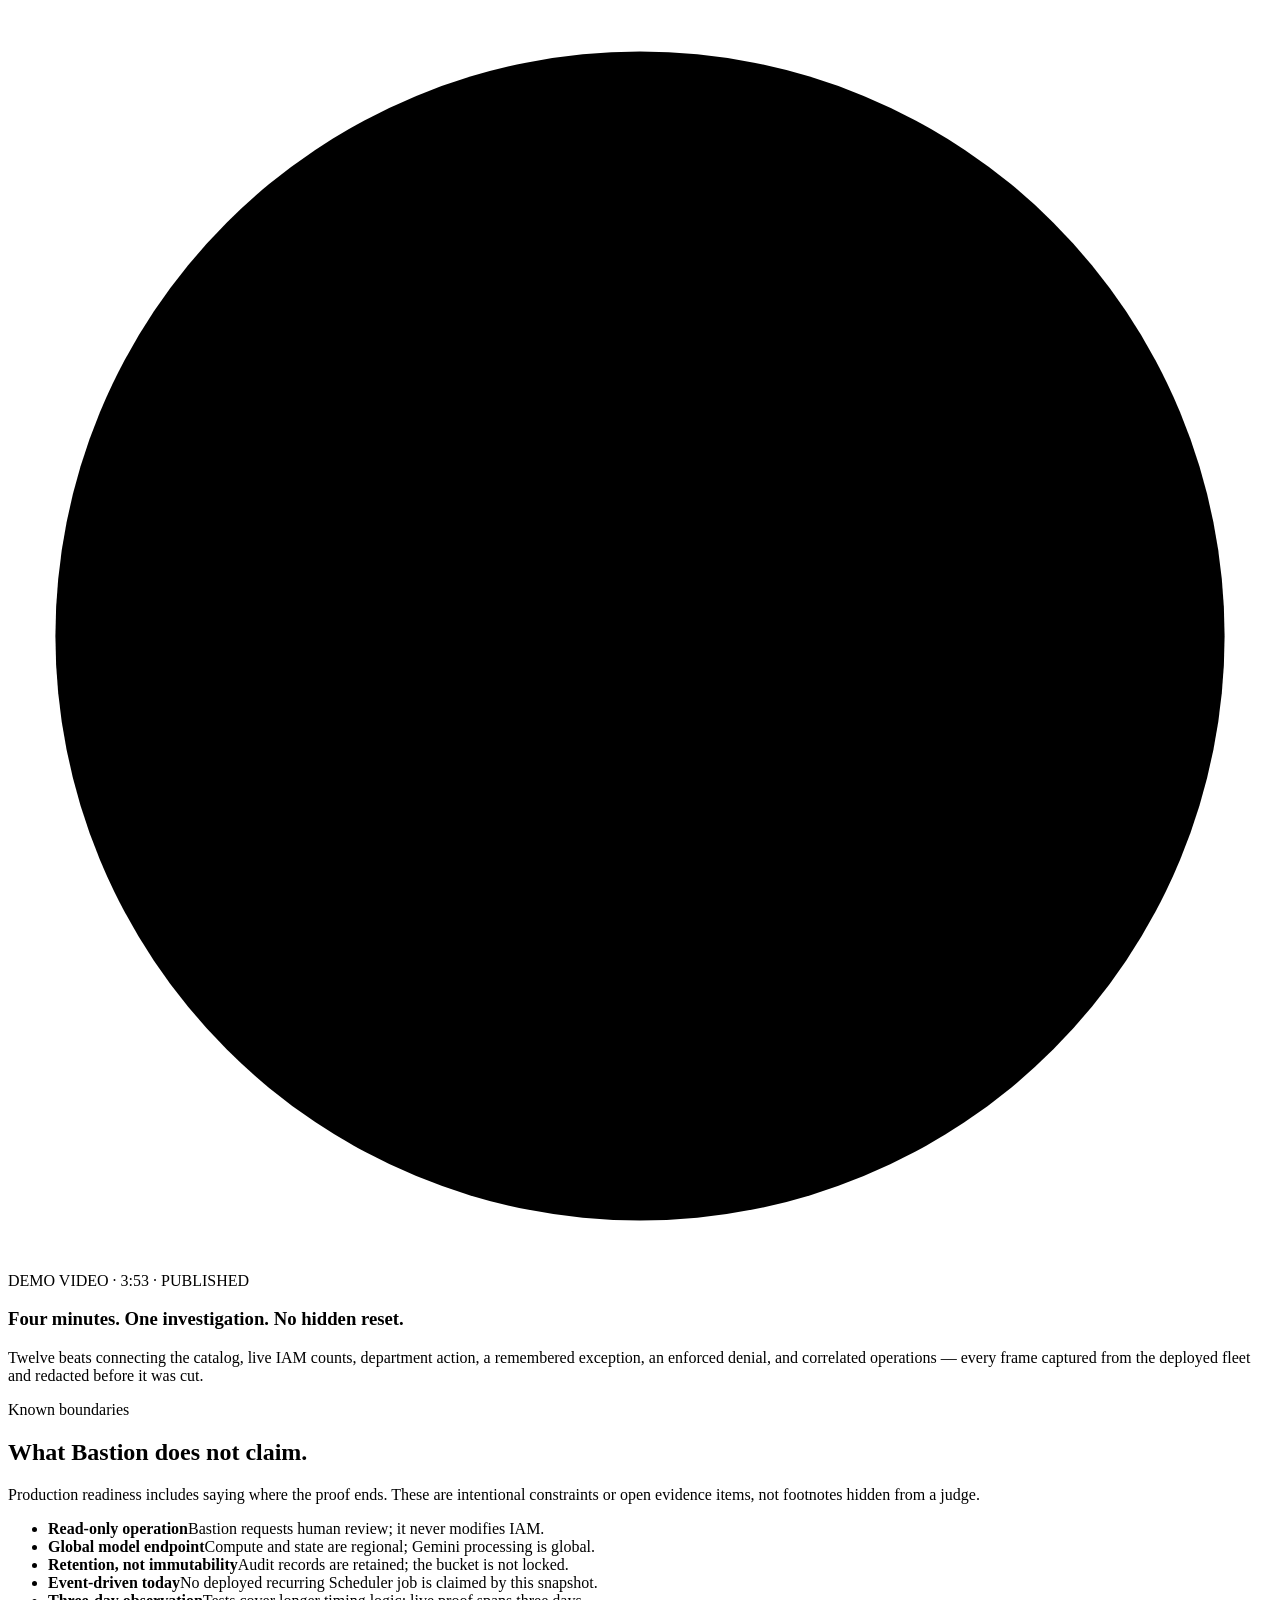
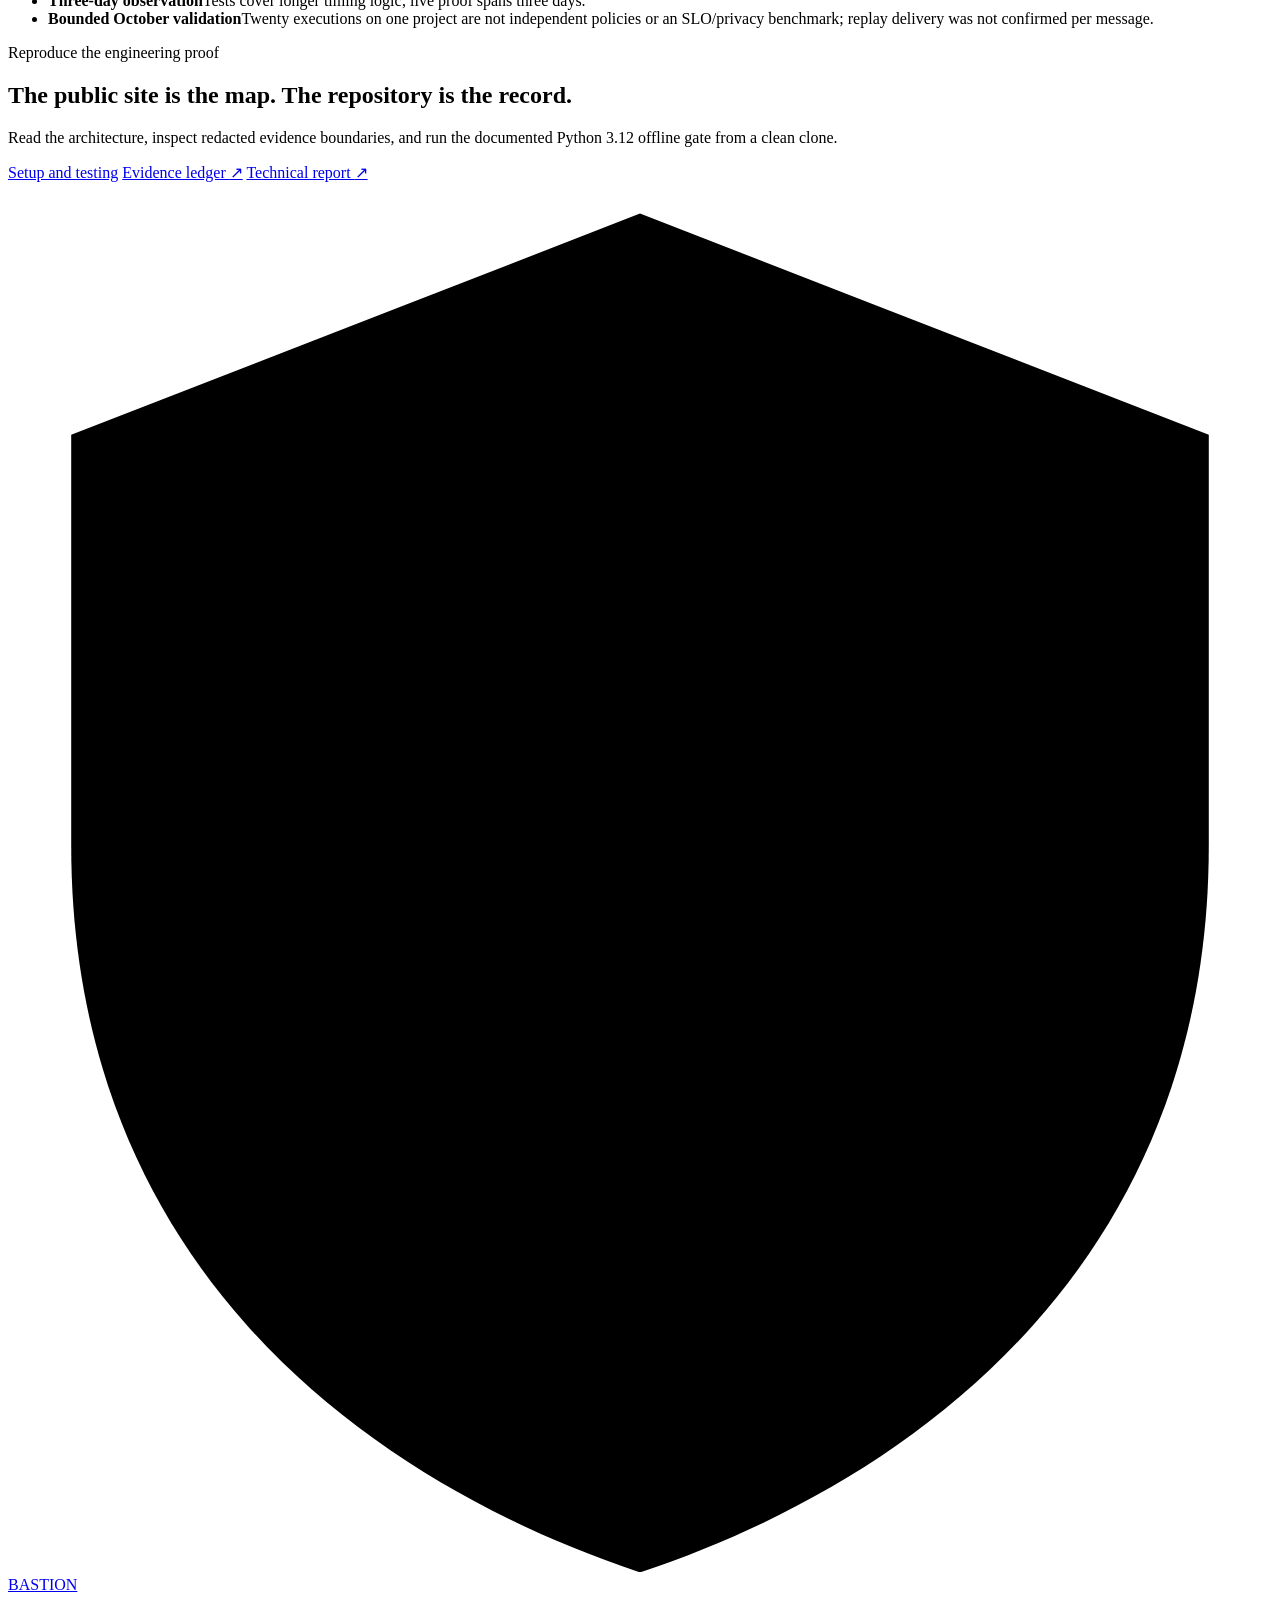
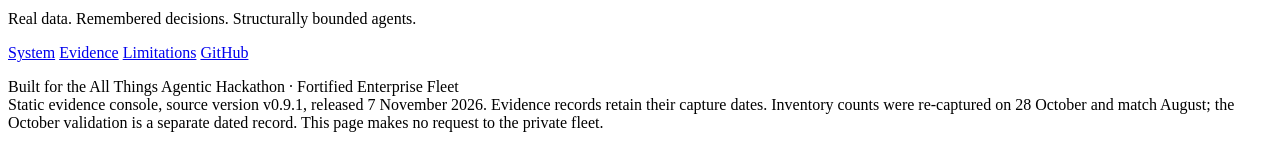
==== commit 74de7ab6: "Record the published Zenodo record and link the report from the site The three files downloaded from" ====
--- a/site/index.html
+++ b/site/index.html
@@ -349,6 +349,7 @@
           <div>
             <a class="button button-primary" href="https://github.com/iarjunganesh/bastion#readme">Setup and testing</a>
             <a class="text-link" href="https://github.com/iarjunganesh/bastion/tree/main/assets/evidence">Evidence ledger <span aria-hidden="true">↗</span></a>
+            <a class="text-link" href="https://doi.org/10.5281/zenodo.24120596">Technical report <span aria-hidden="true">↗</span></a>
           </div>
         </div>
       </section>
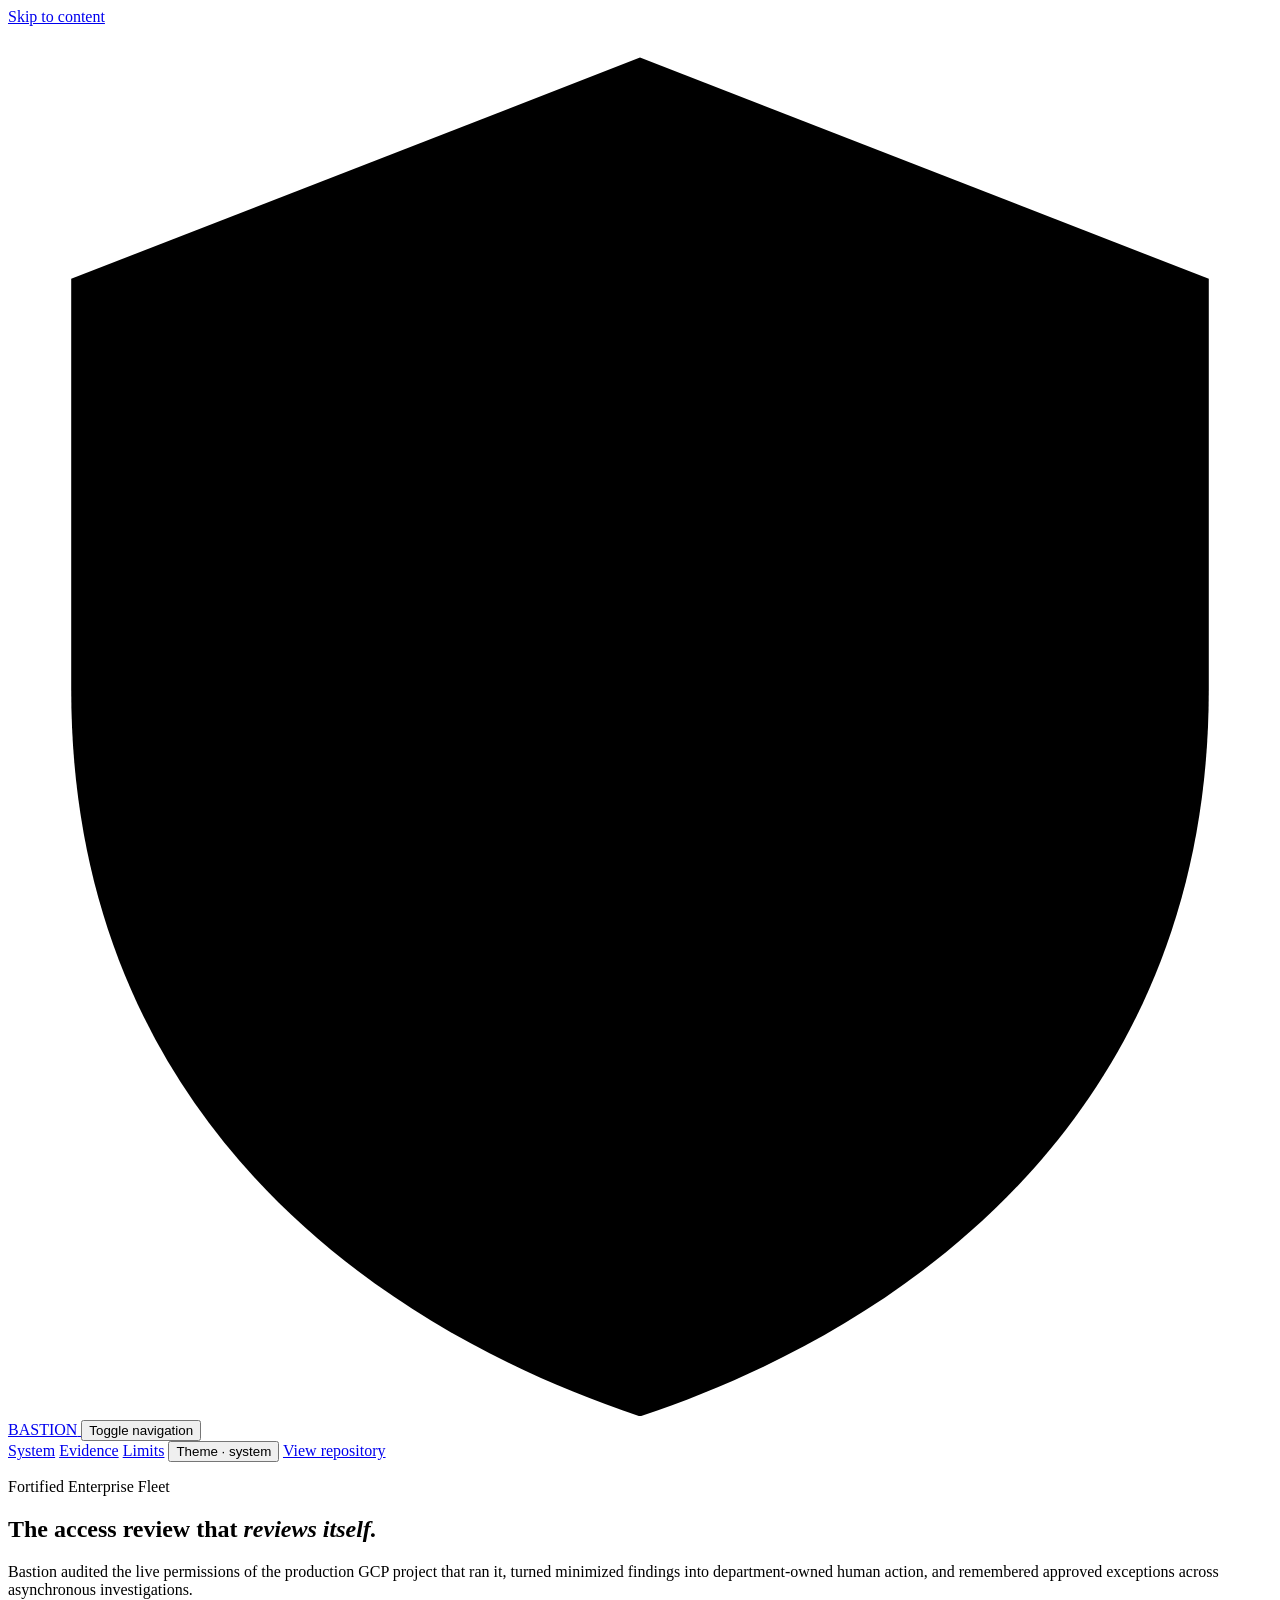
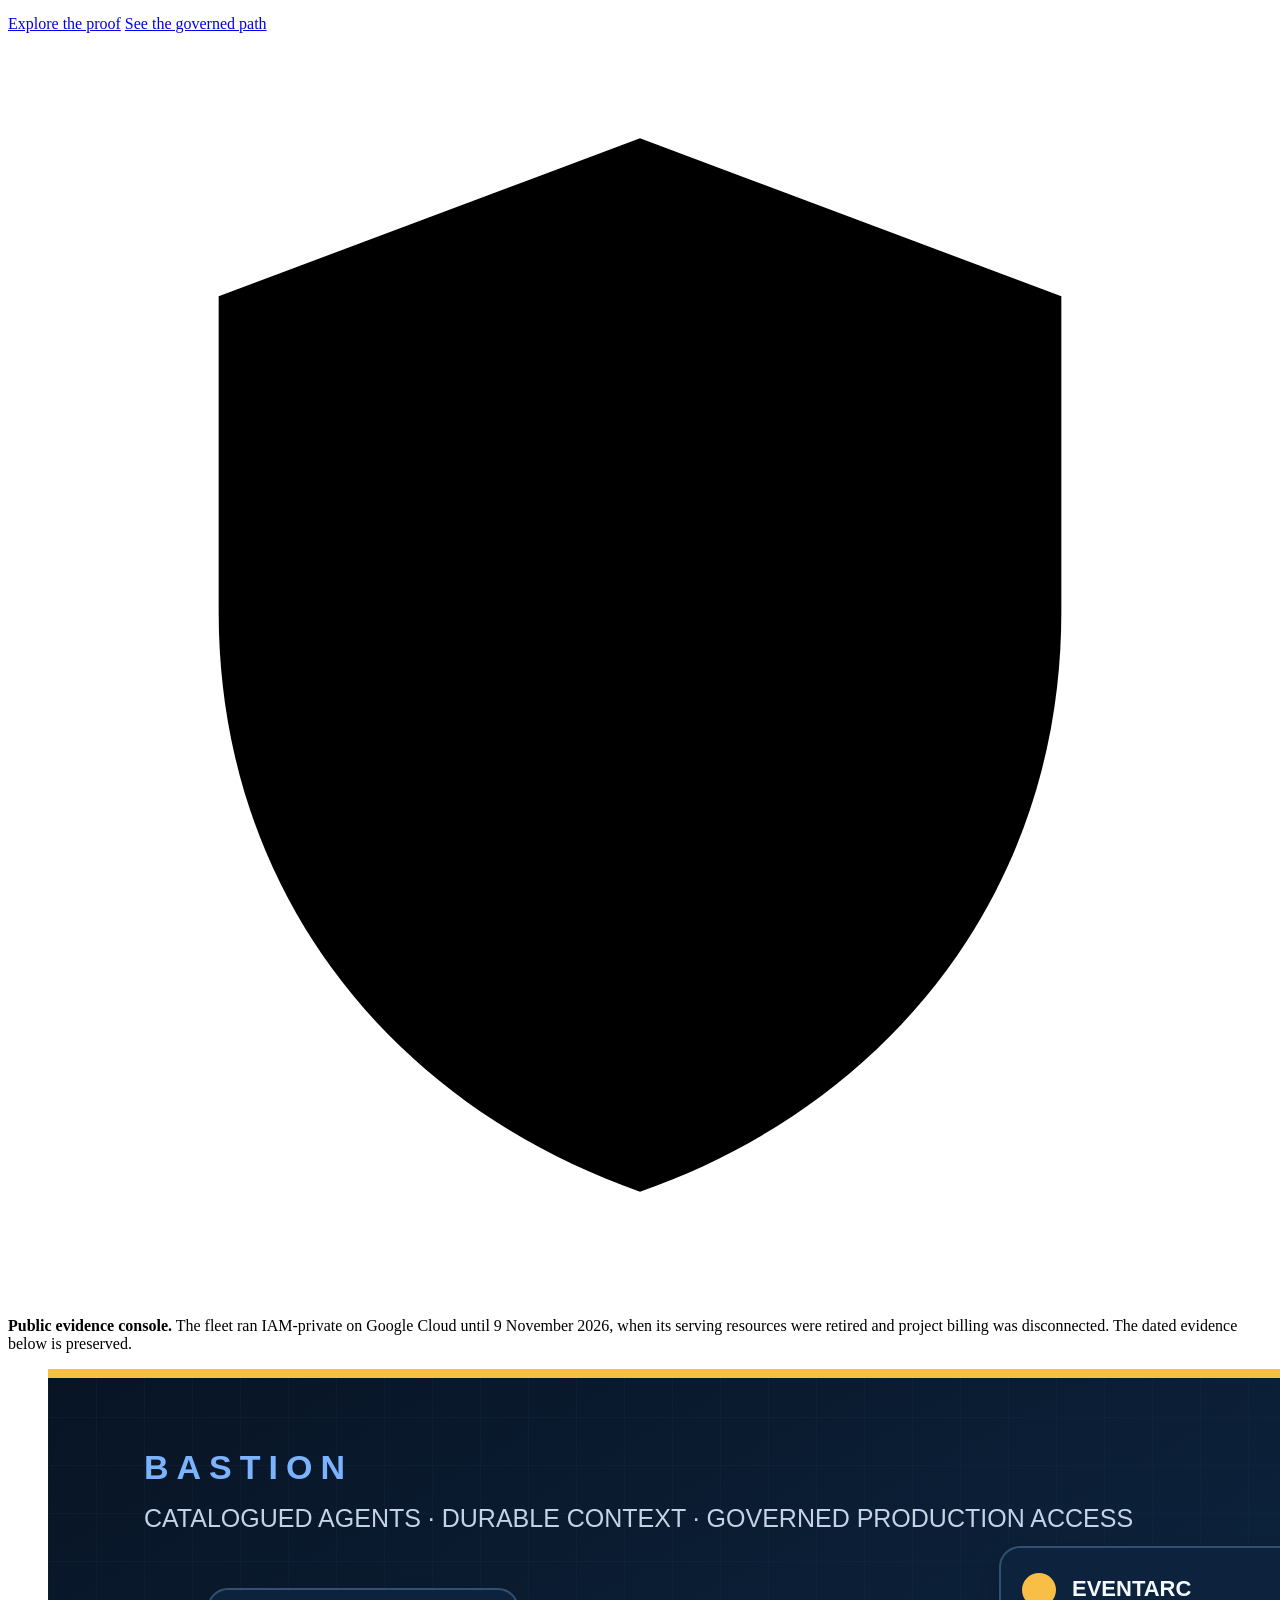
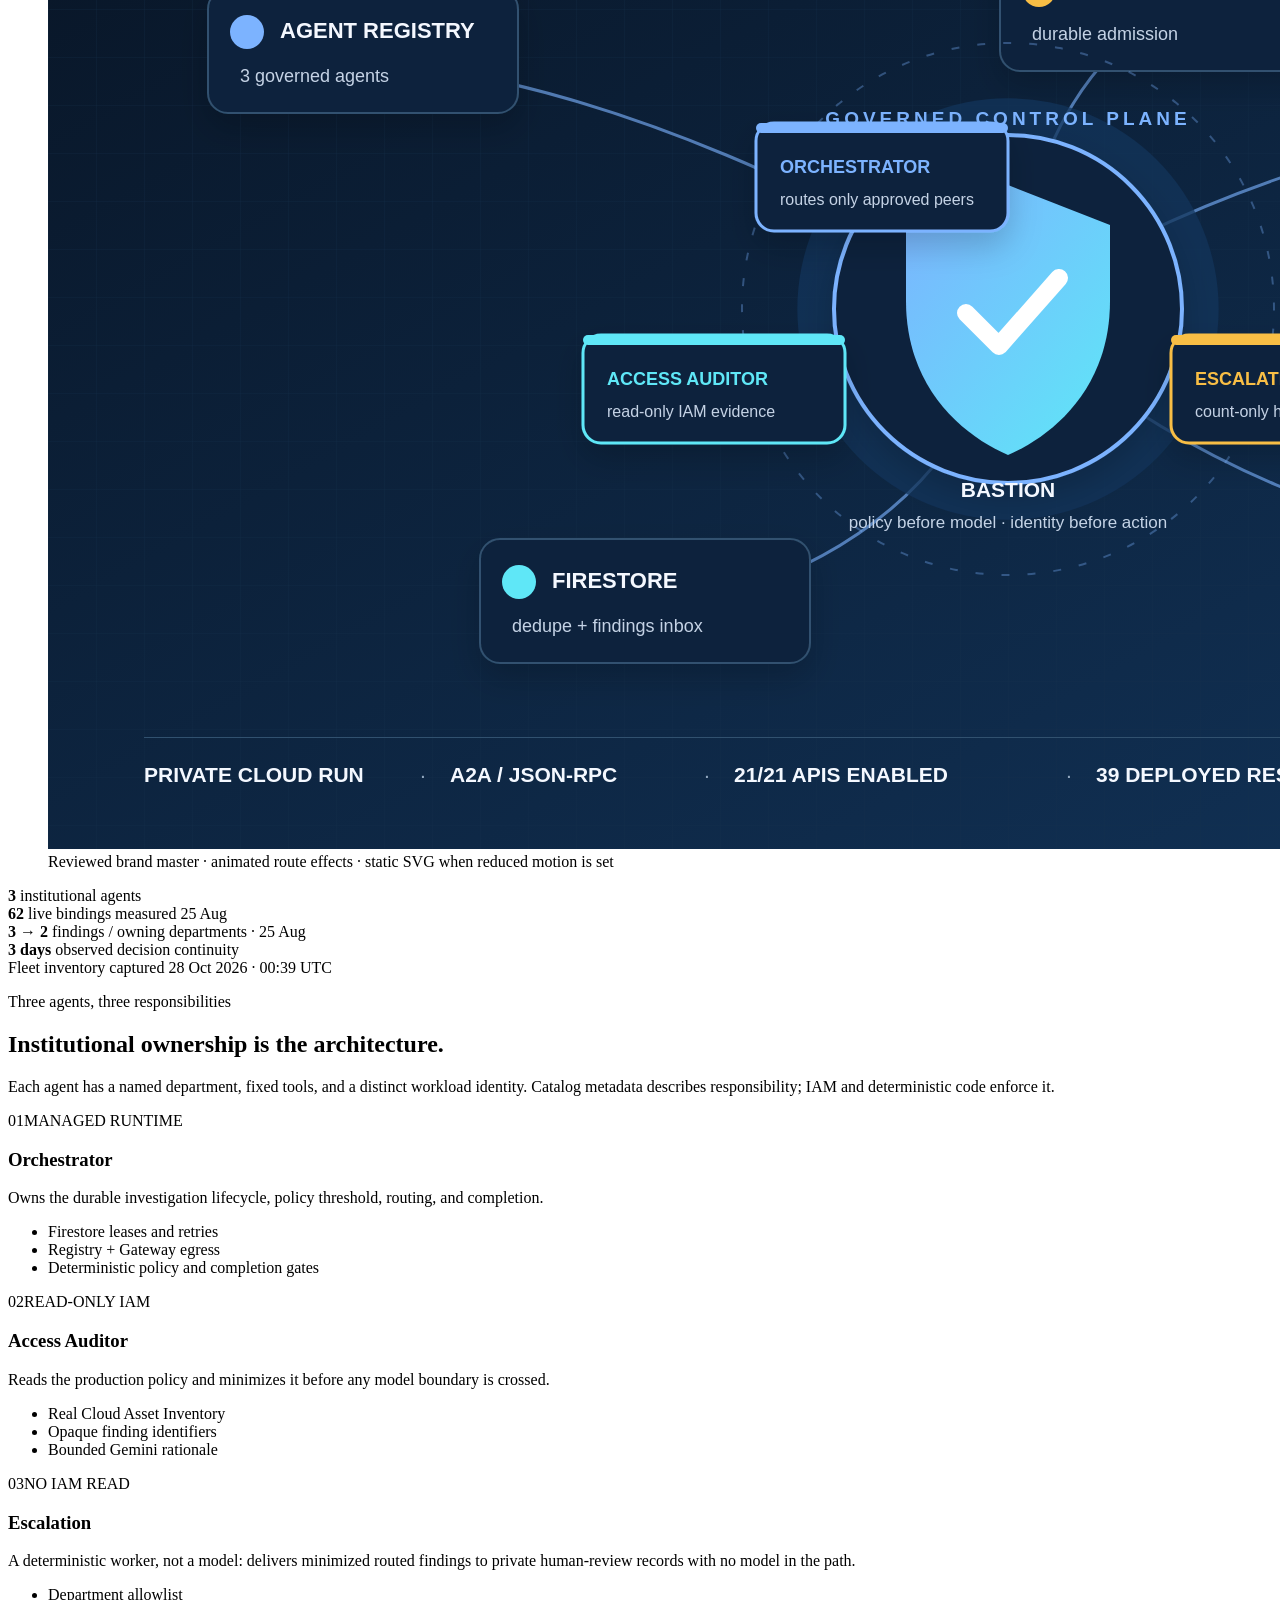
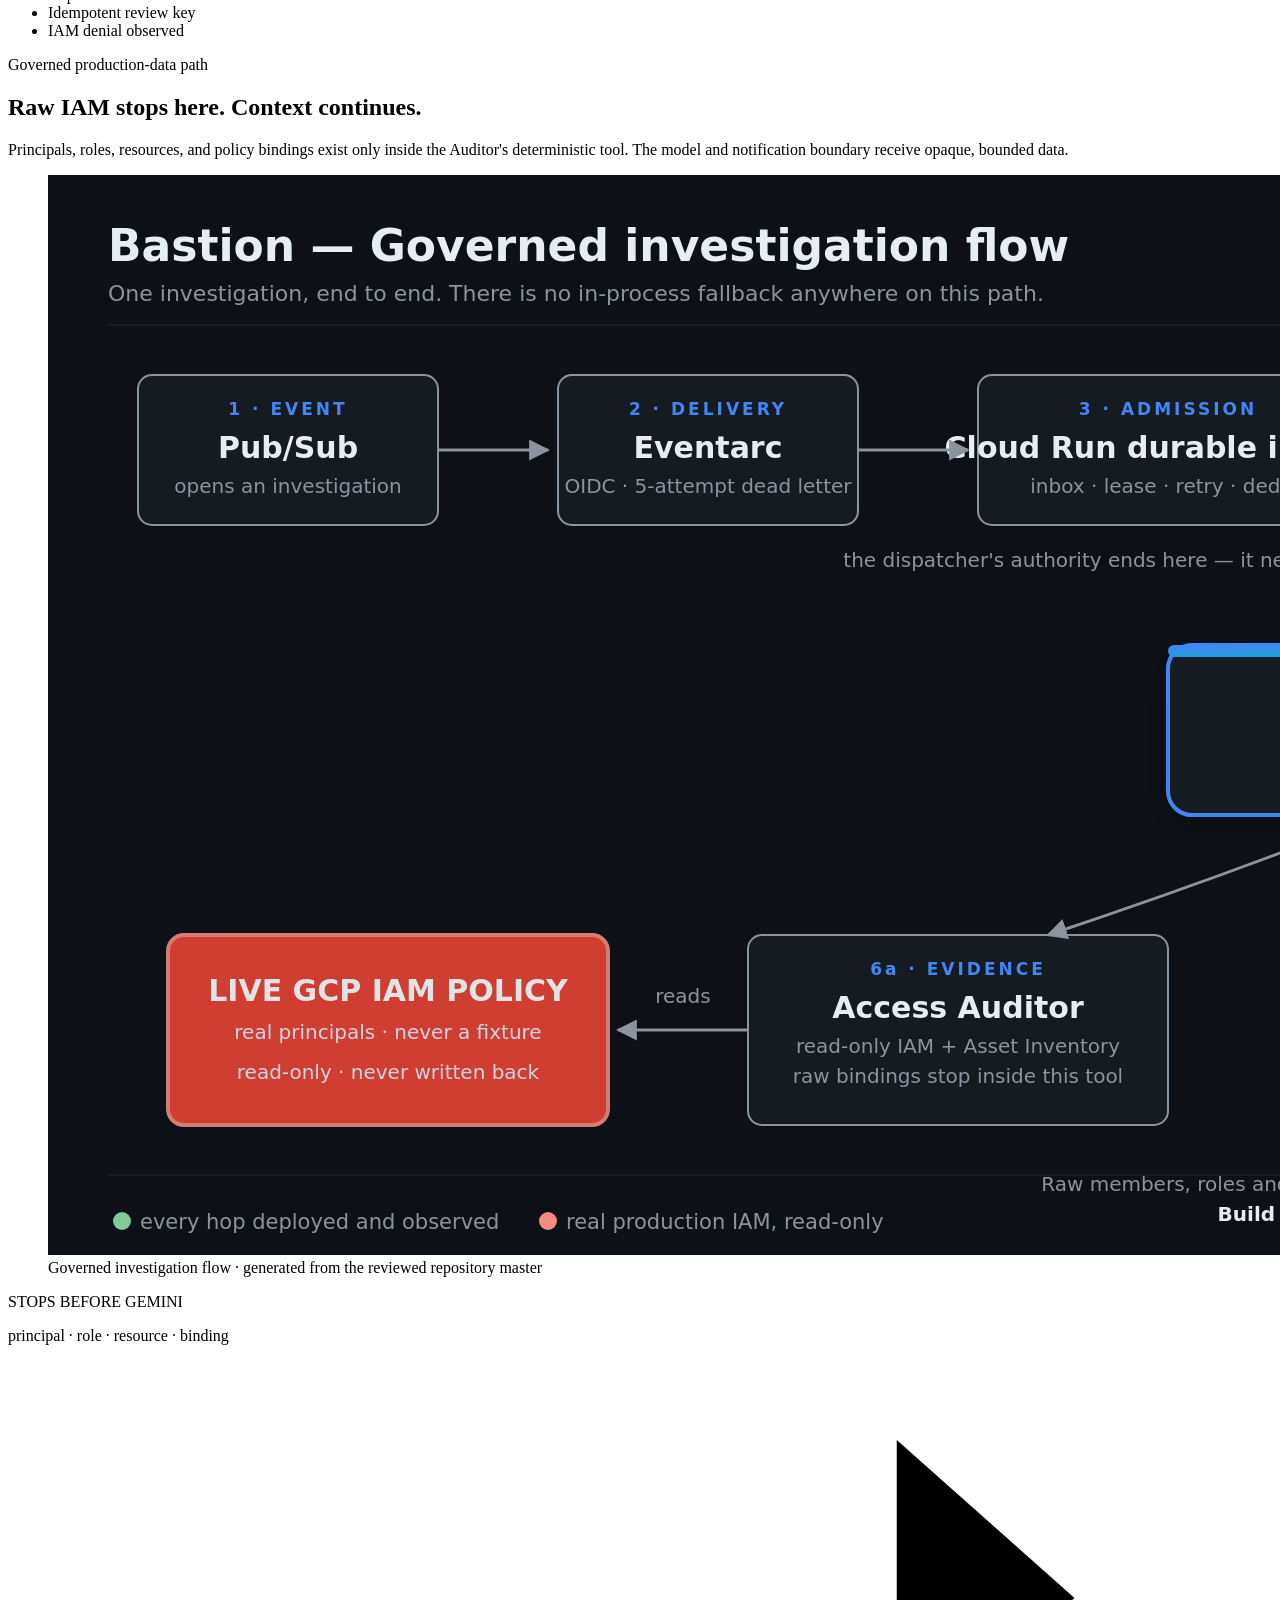
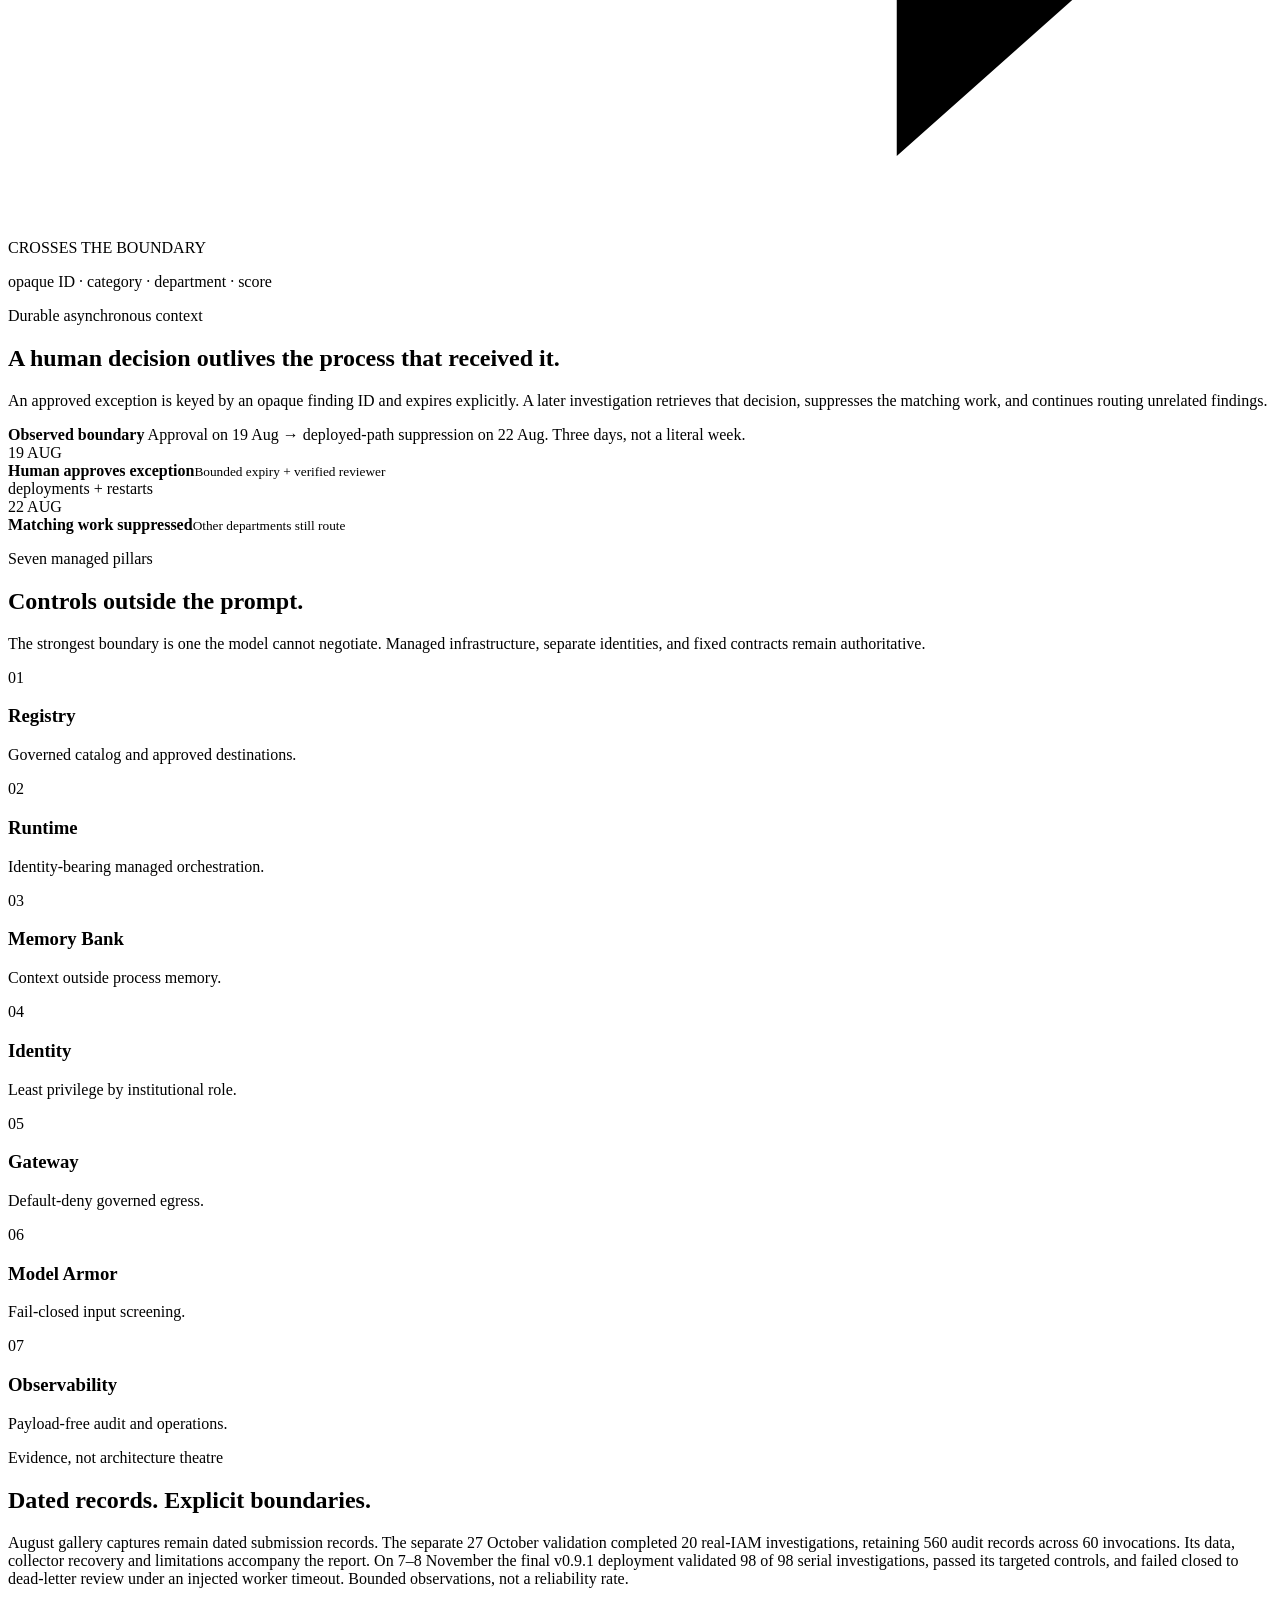
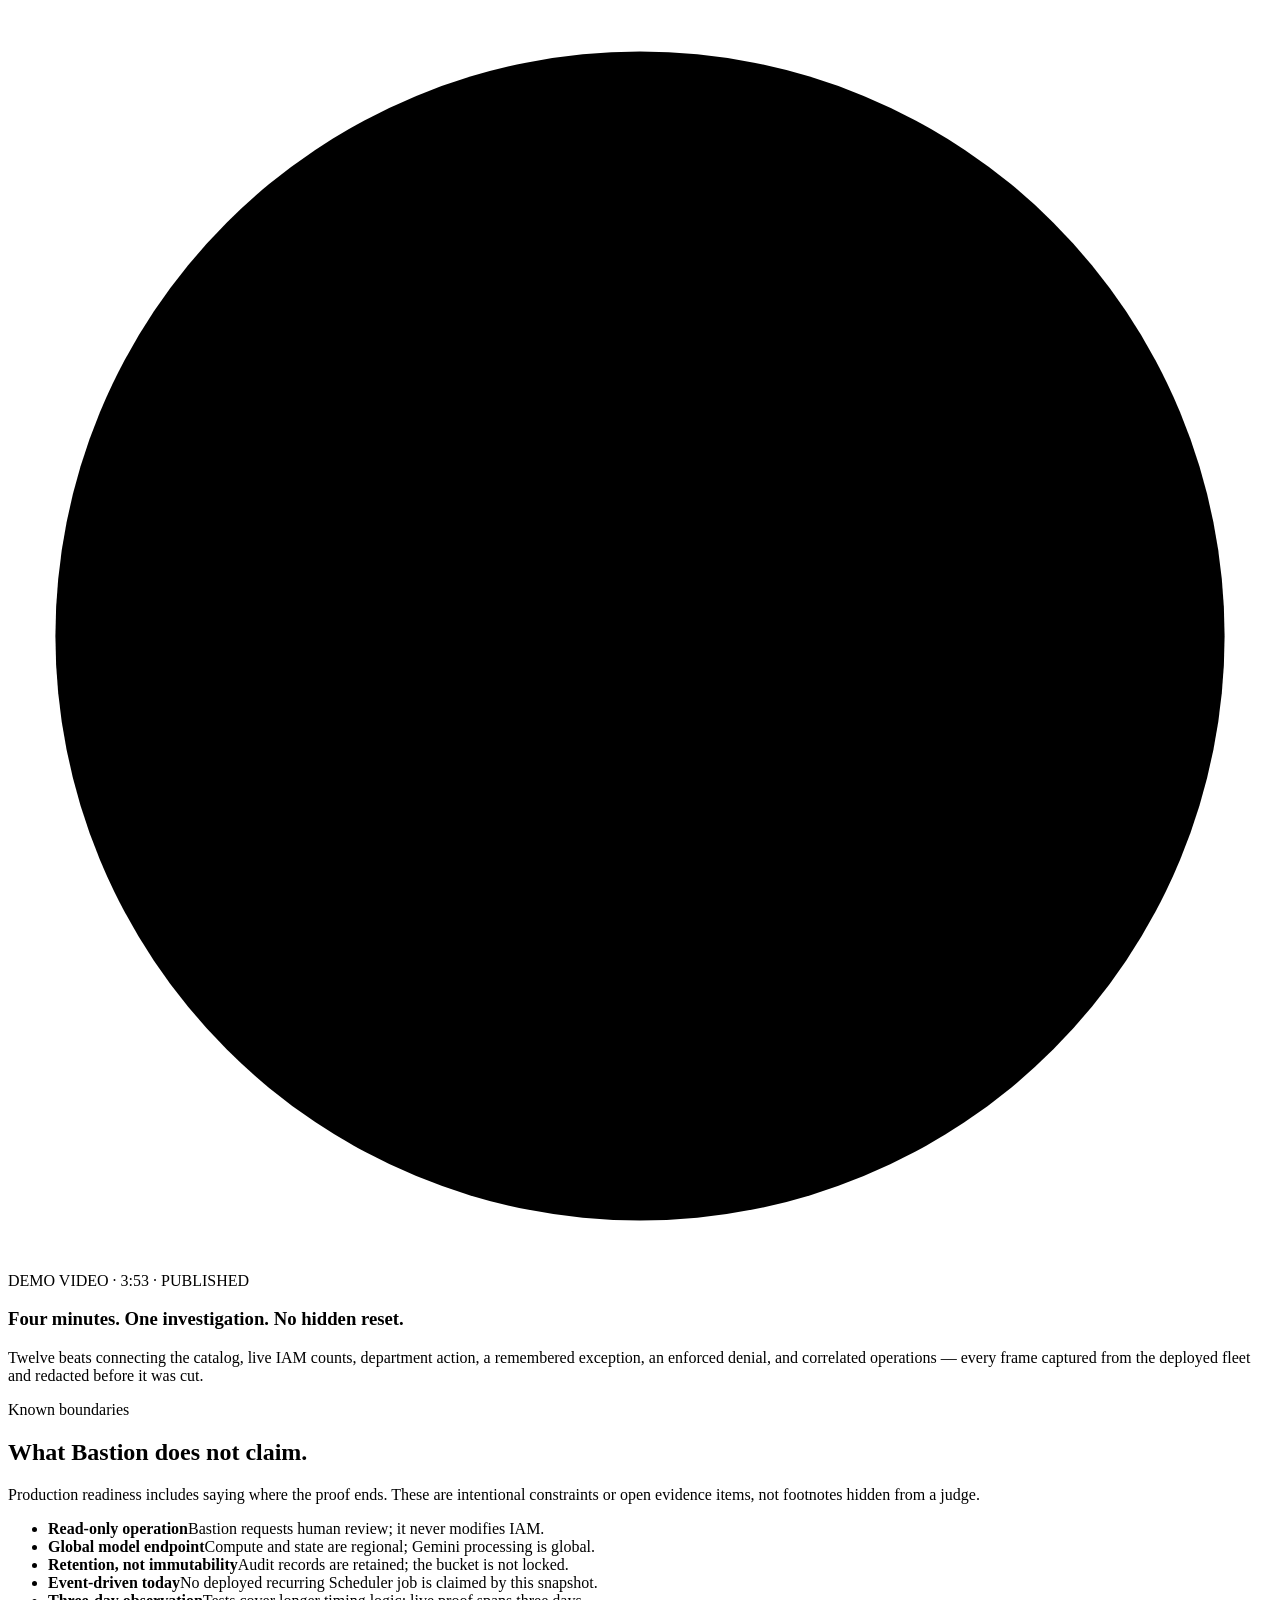
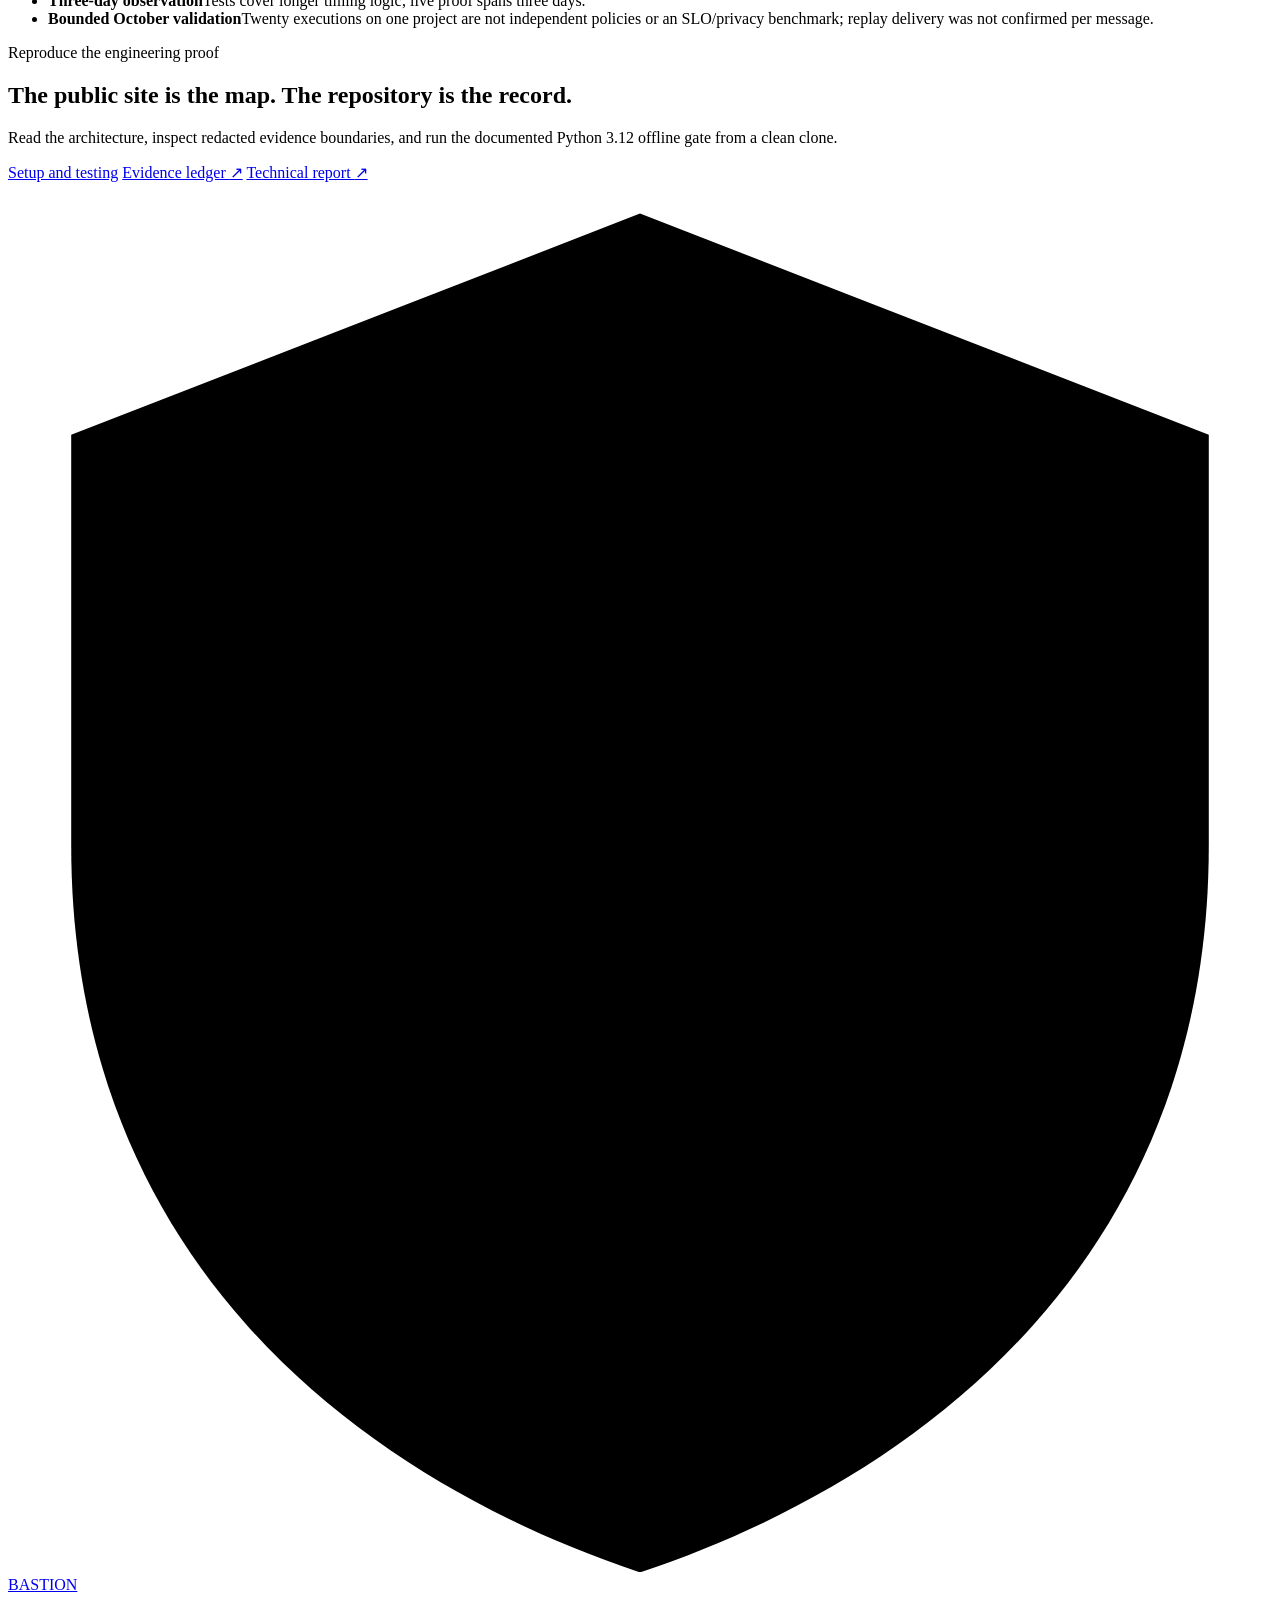
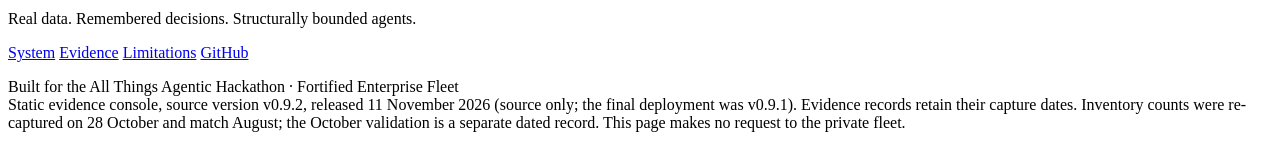
==== commit 8c1060ff: "Release v0.9.2: source-only, with citation and Zenodo metadata v0.9.2 records the teardown tool, the" ====
--- a/site/index.html
+++ b/site/index.html
@@ -374,8 +374,8 @@
           <a href="https://github.com/iarjunganesh/bastion">GitHub</a>
         </div>
         <p class="footer-note">Built for the All Things Agentic Hackathon · Fortified Enterprise Fleet<br />
-          <span class="footer-build">Static evidence console, source version v0.9.1, released
-          7 November 2026. Evidence records retain their capture dates. Inventory counts were
+          <span class="footer-build">Static evidence console, source version v0.9.2, released
+          11 November 2026 (source only; the final deployment was v0.9.1). Evidence records retain their capture dates. Inventory counts were
           re-captured on 28 October and match August; the October validation is a separate dated
           record. This page makes no request to the private fleet.</span></p>
       </div>
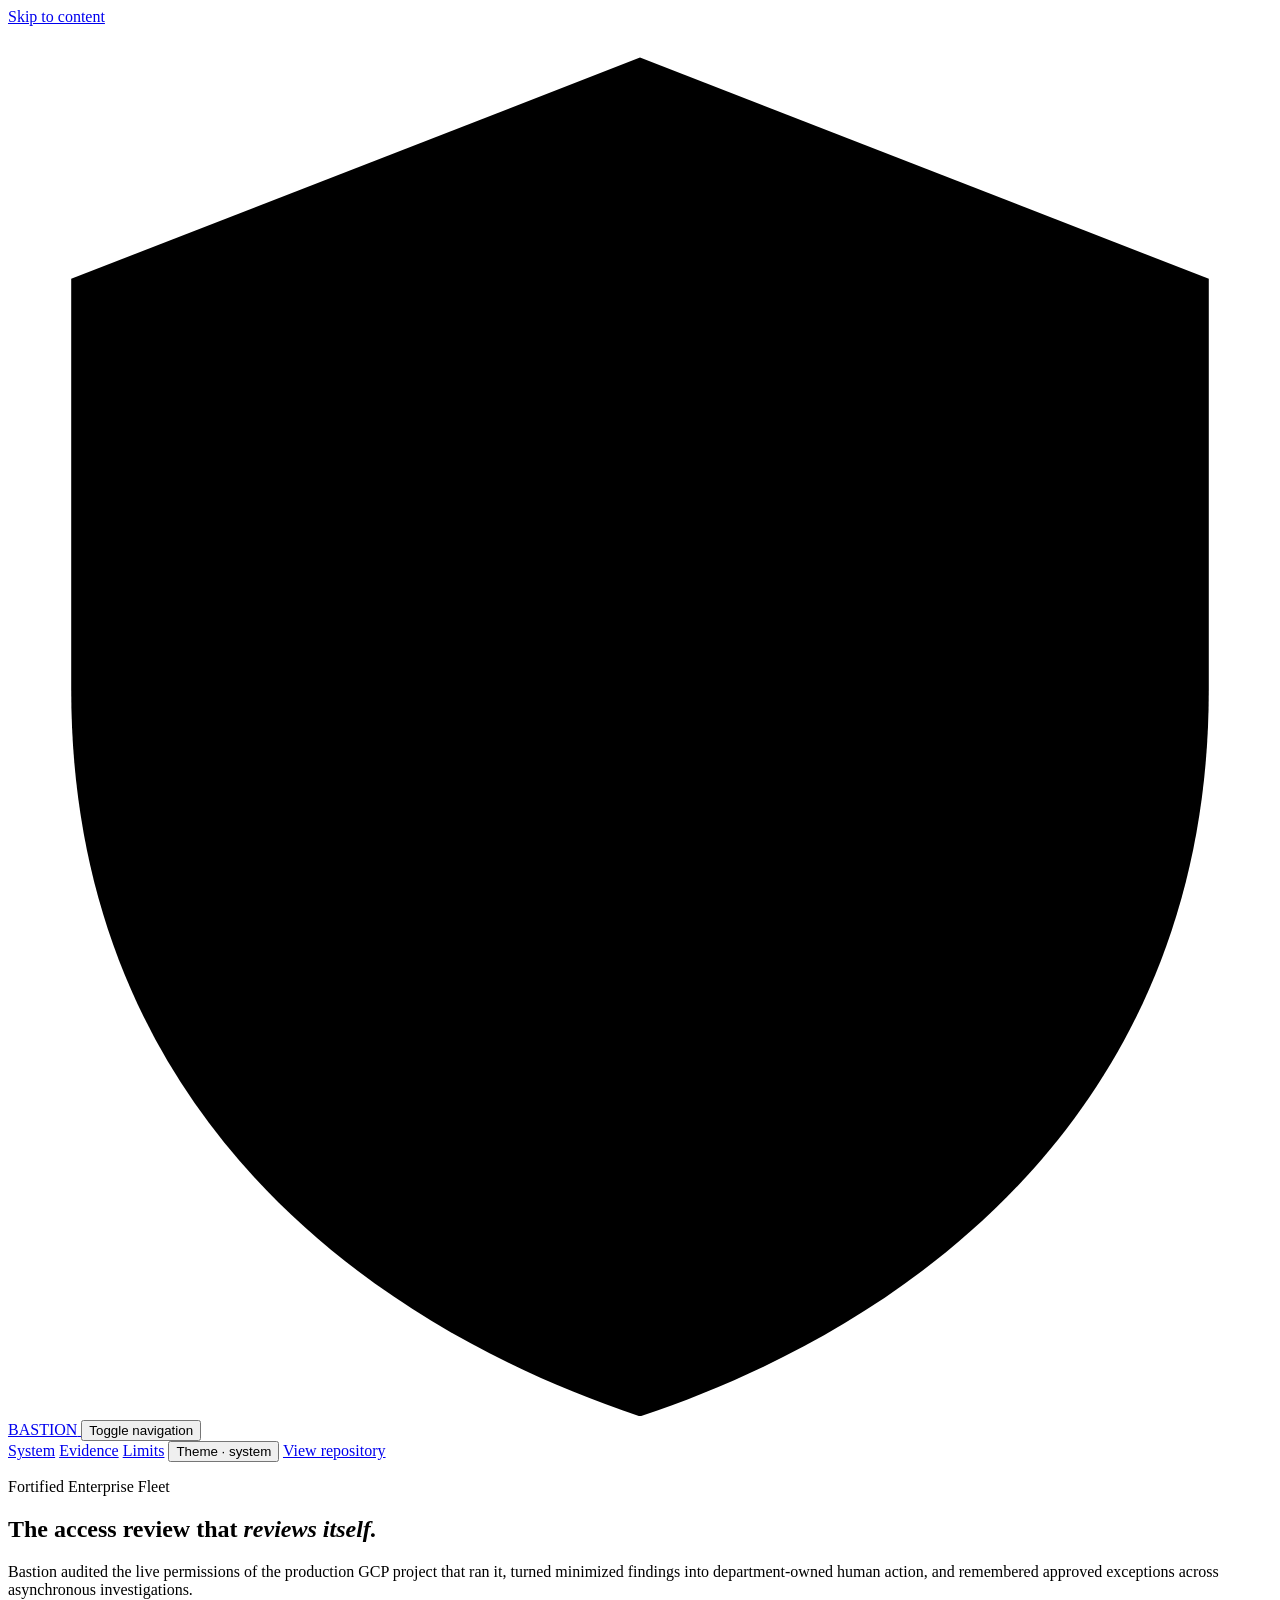
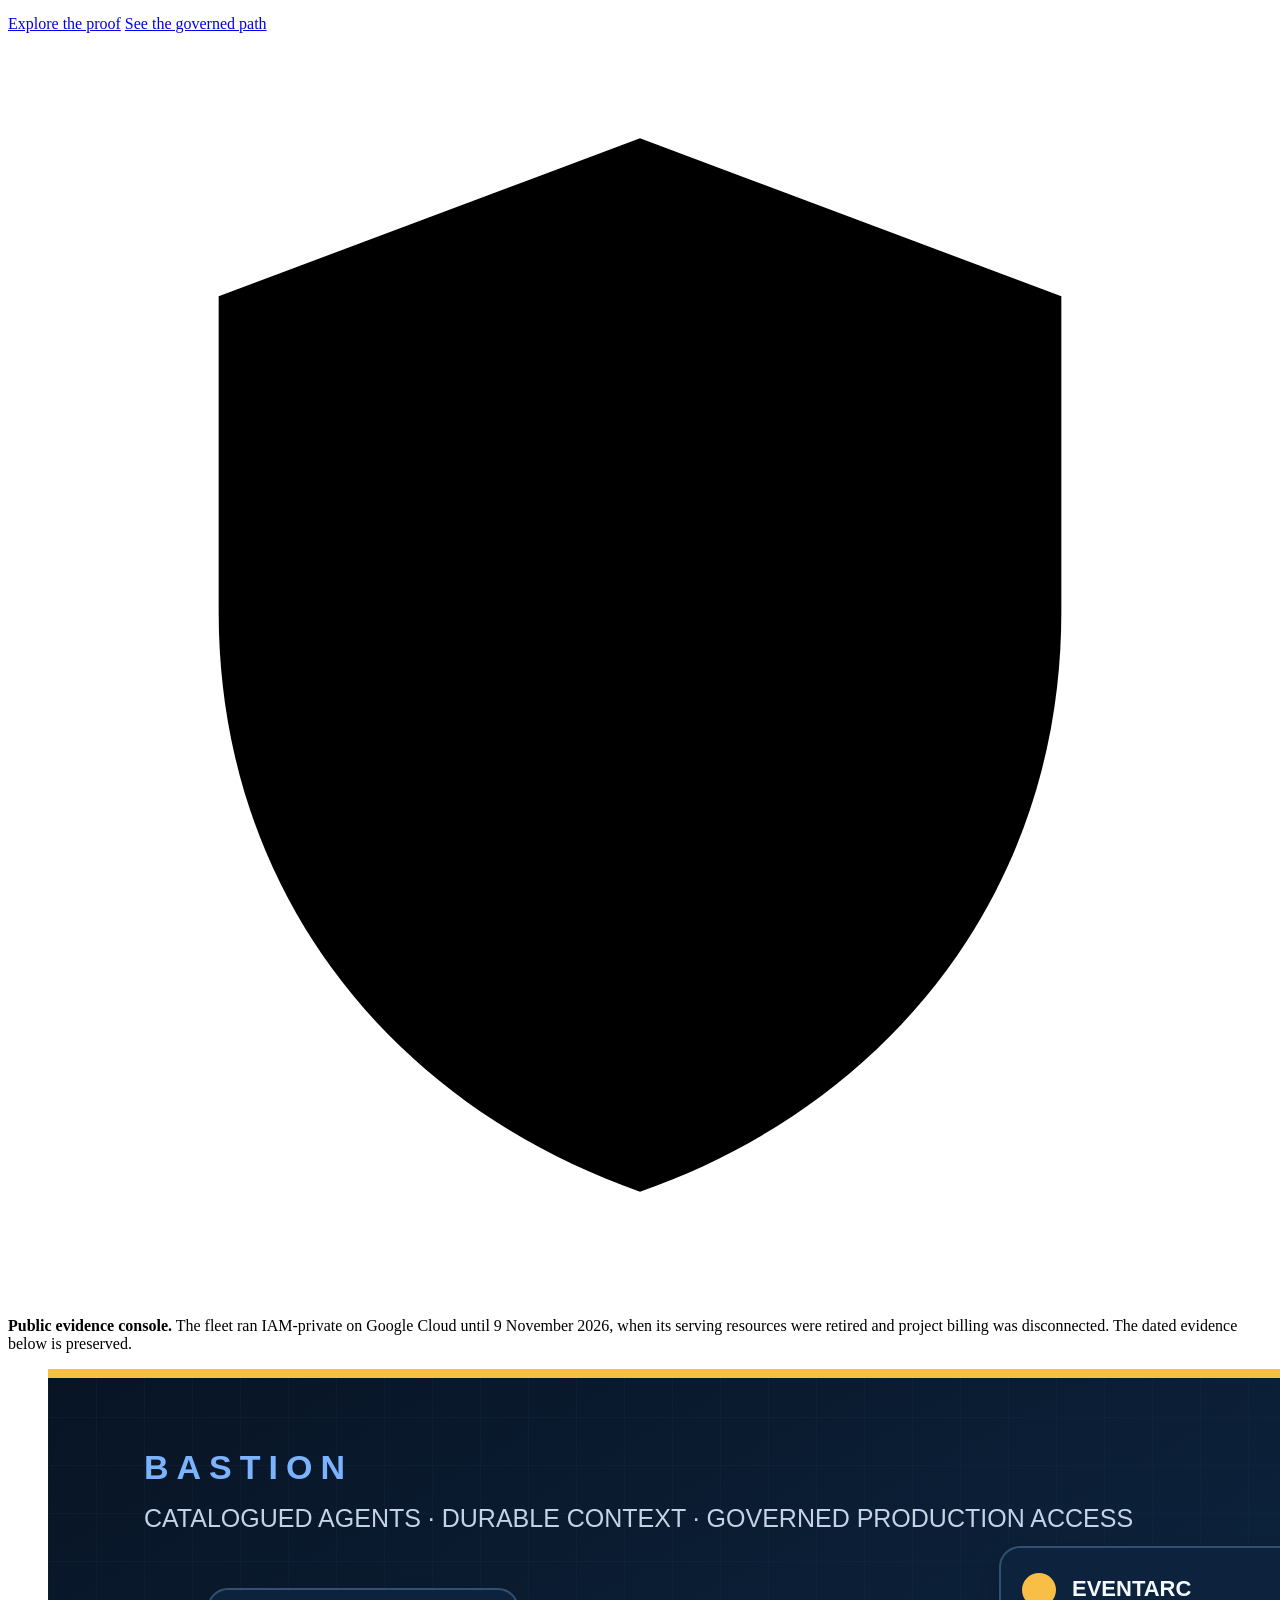
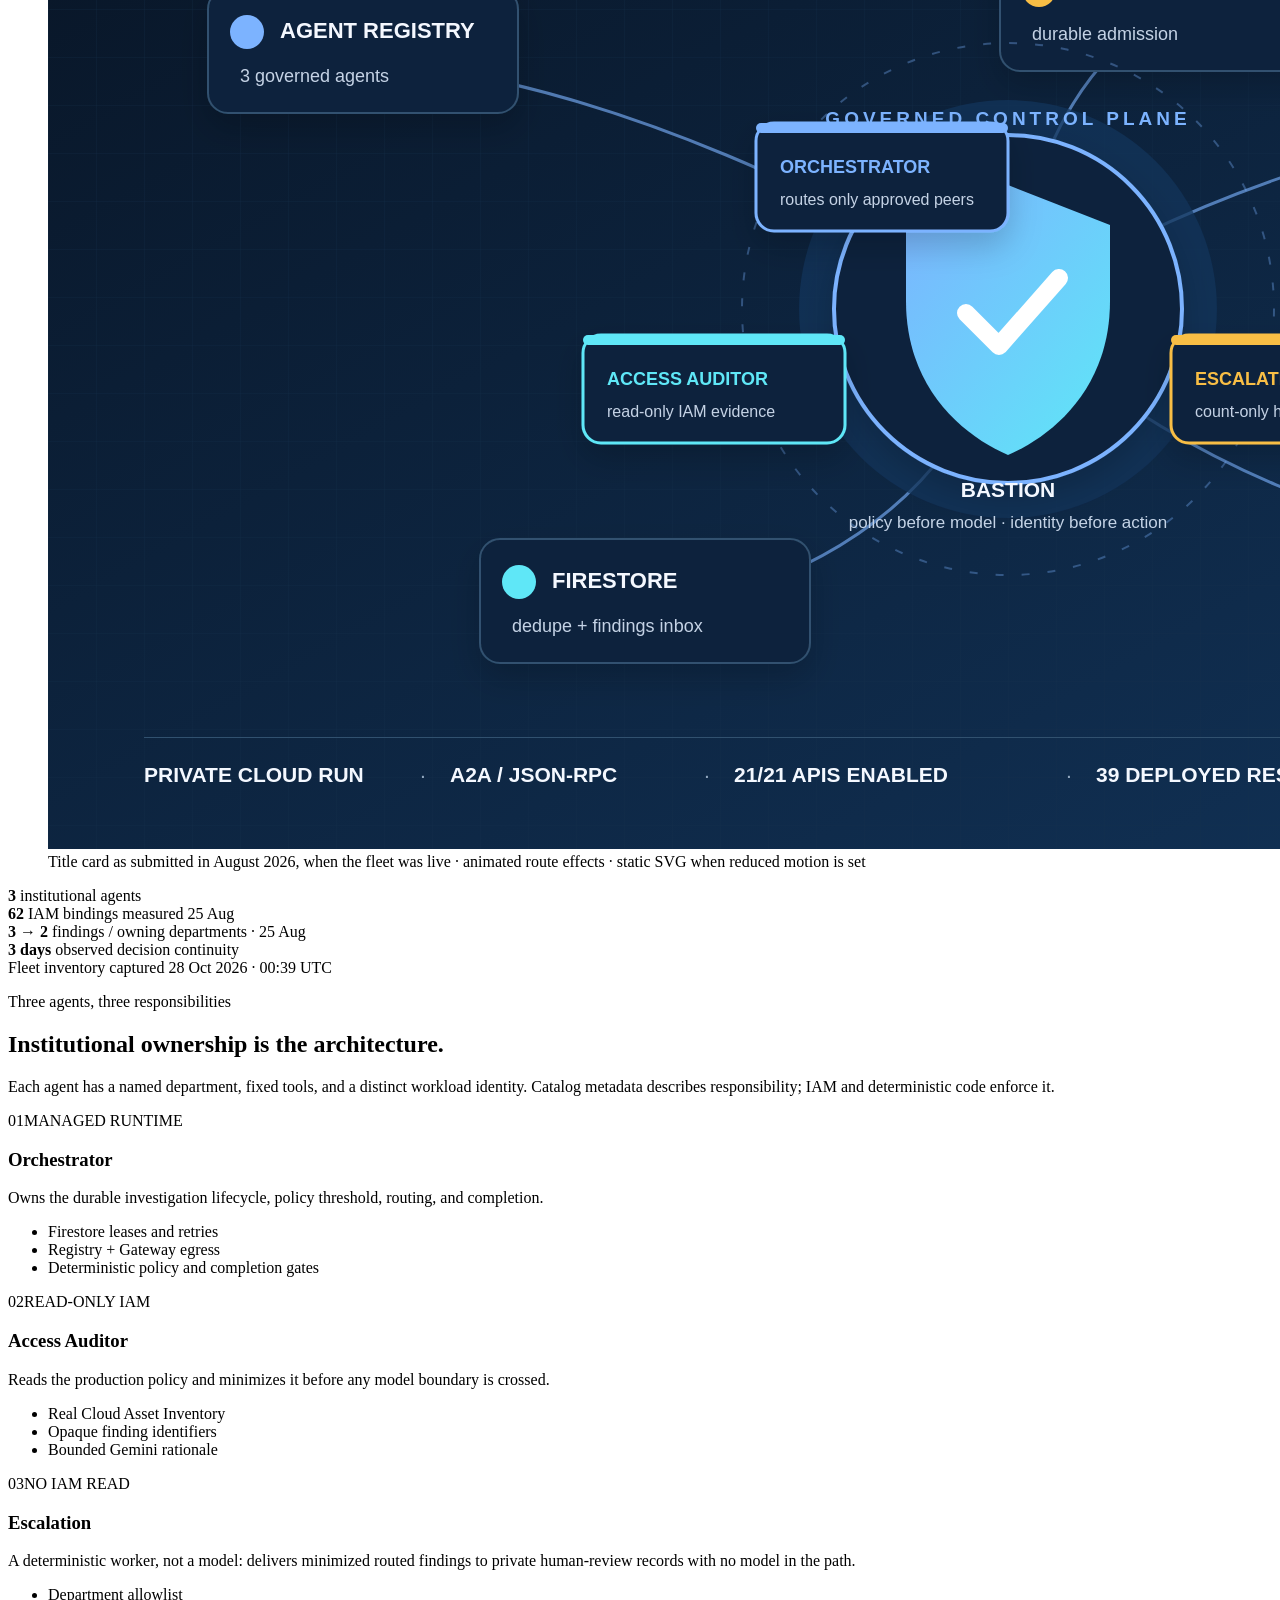
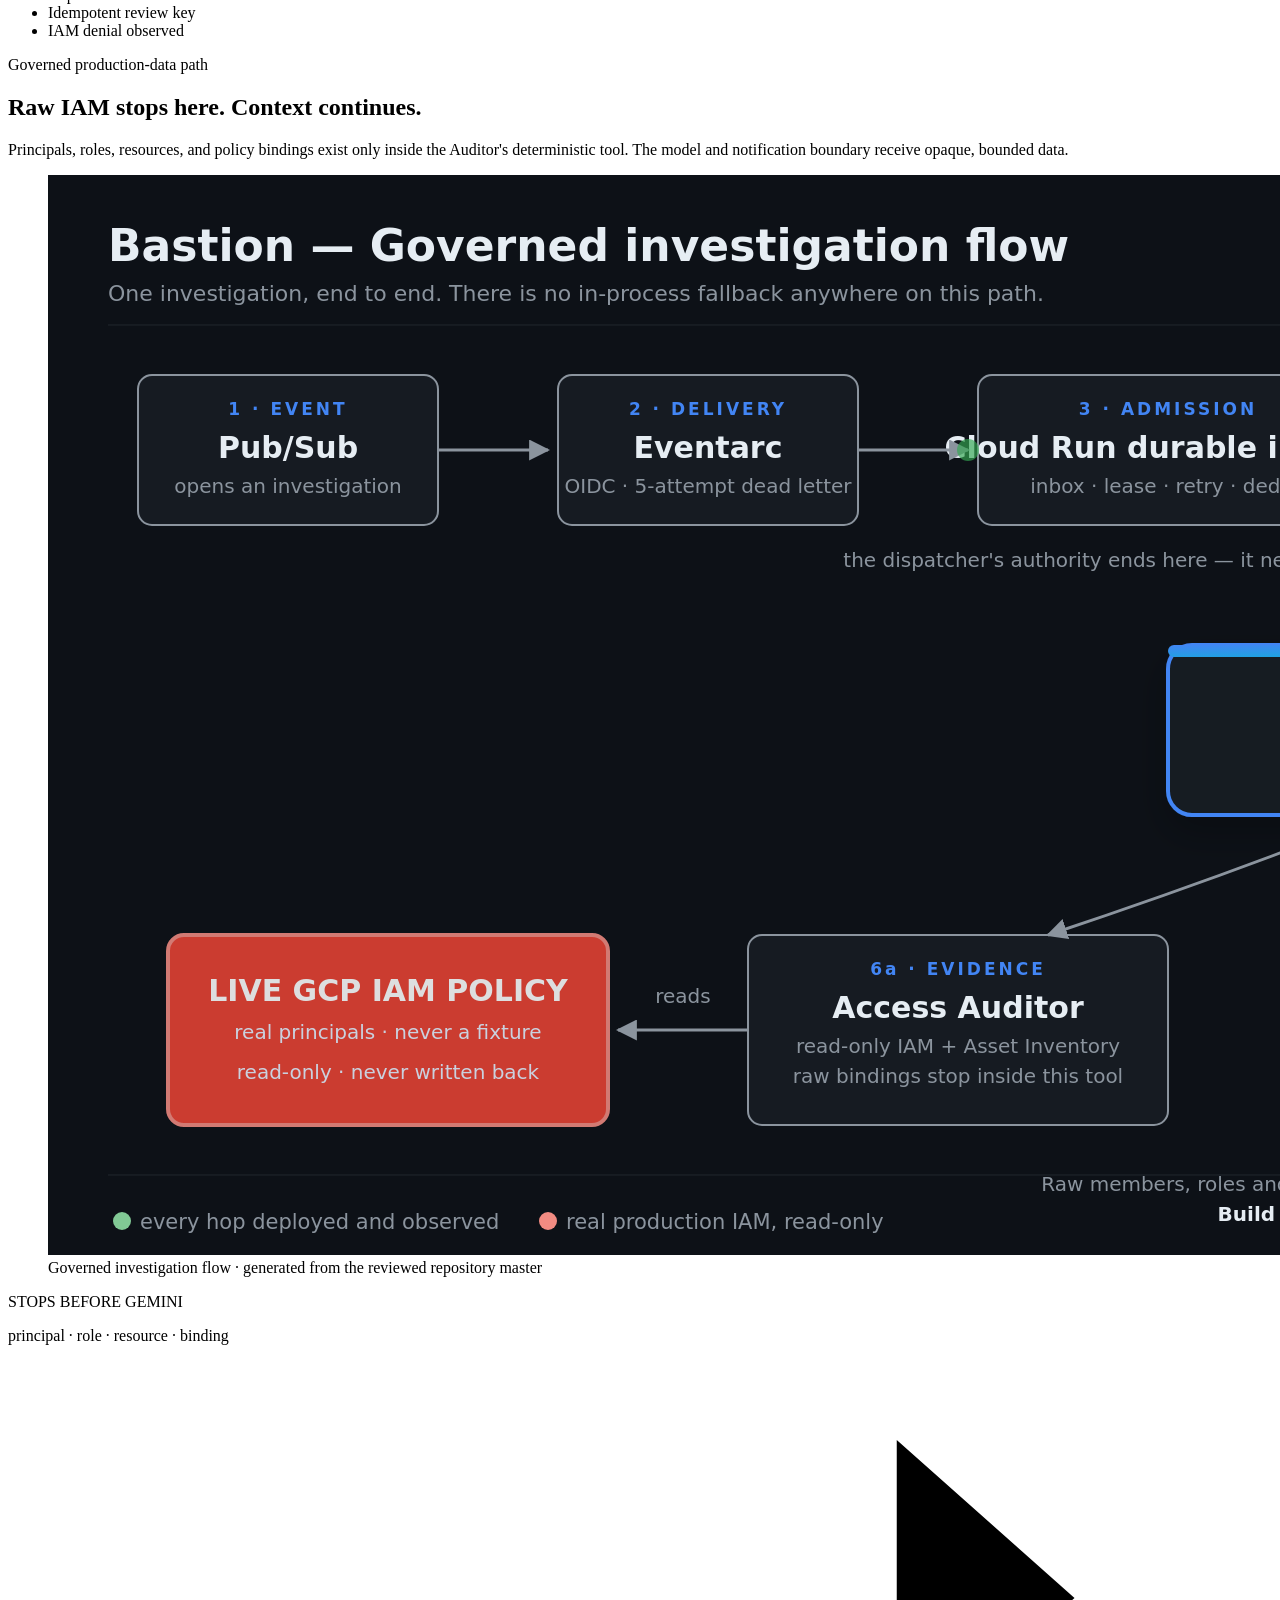
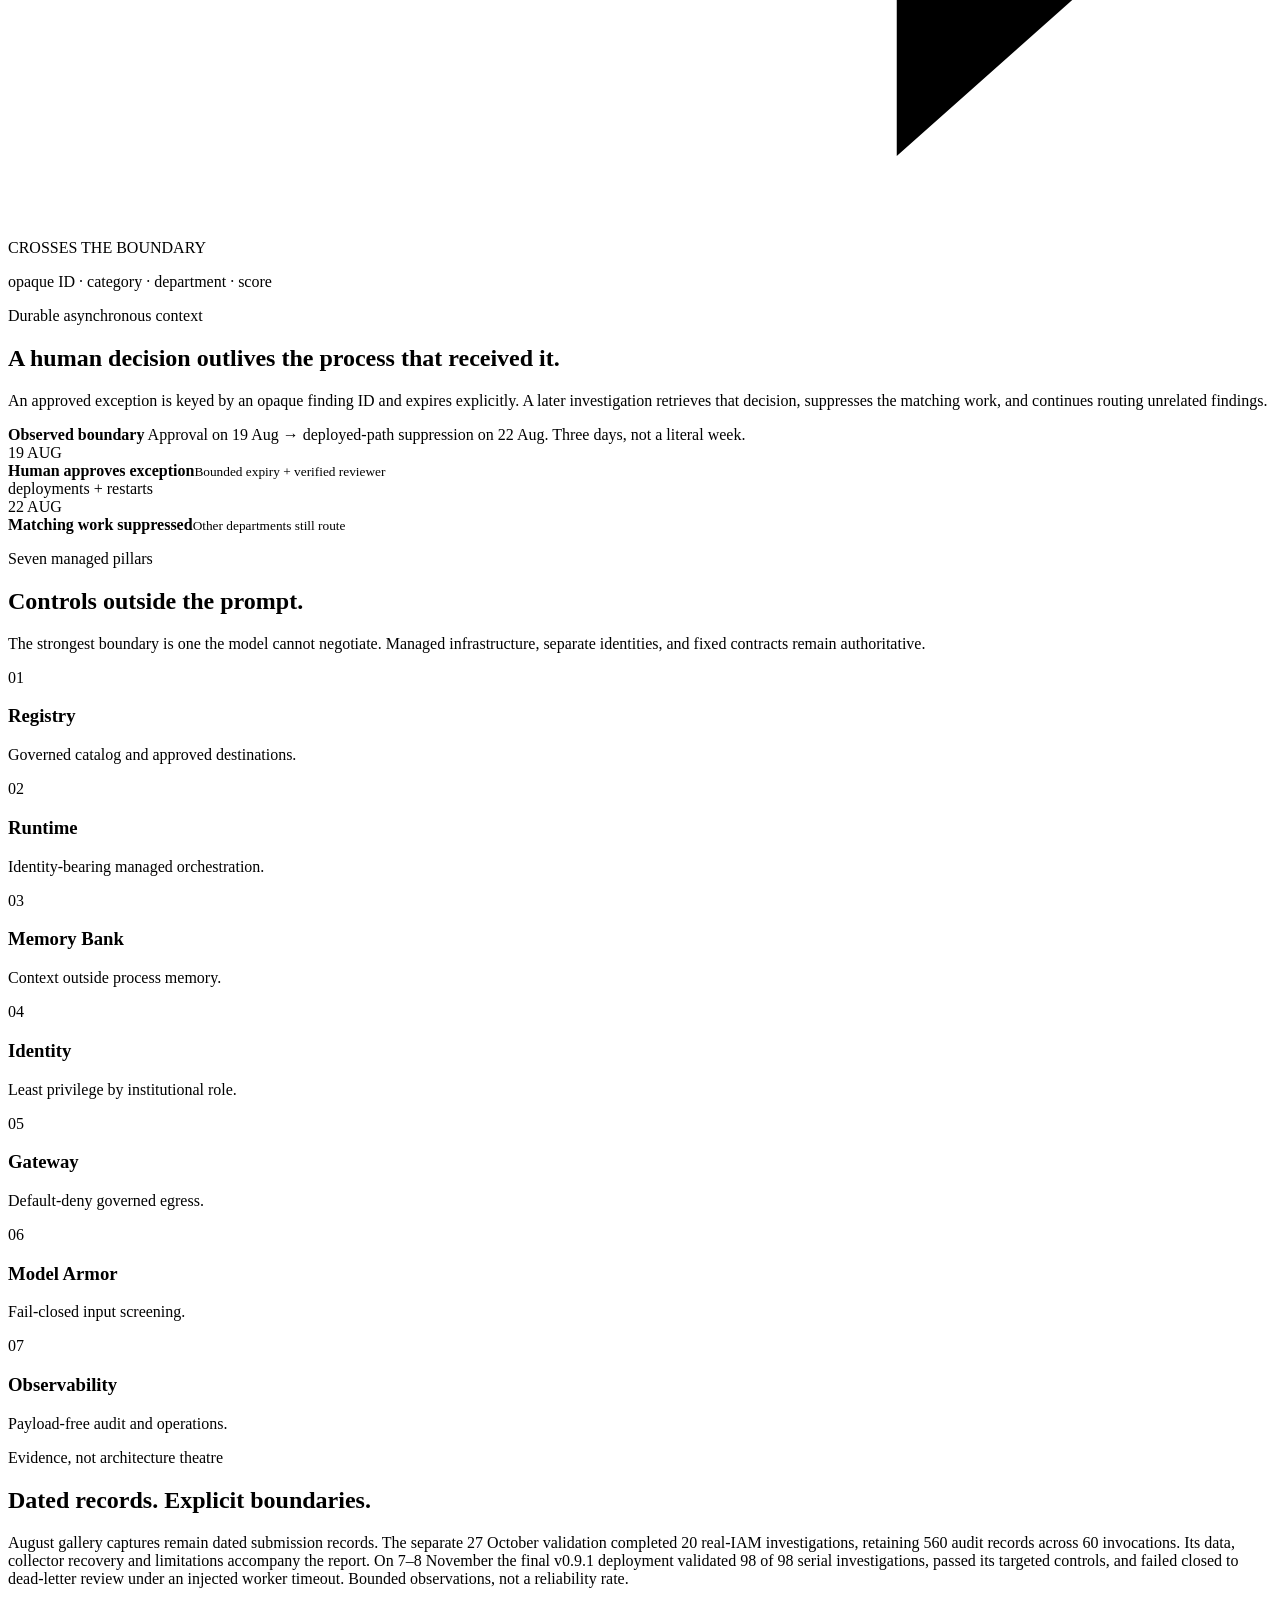
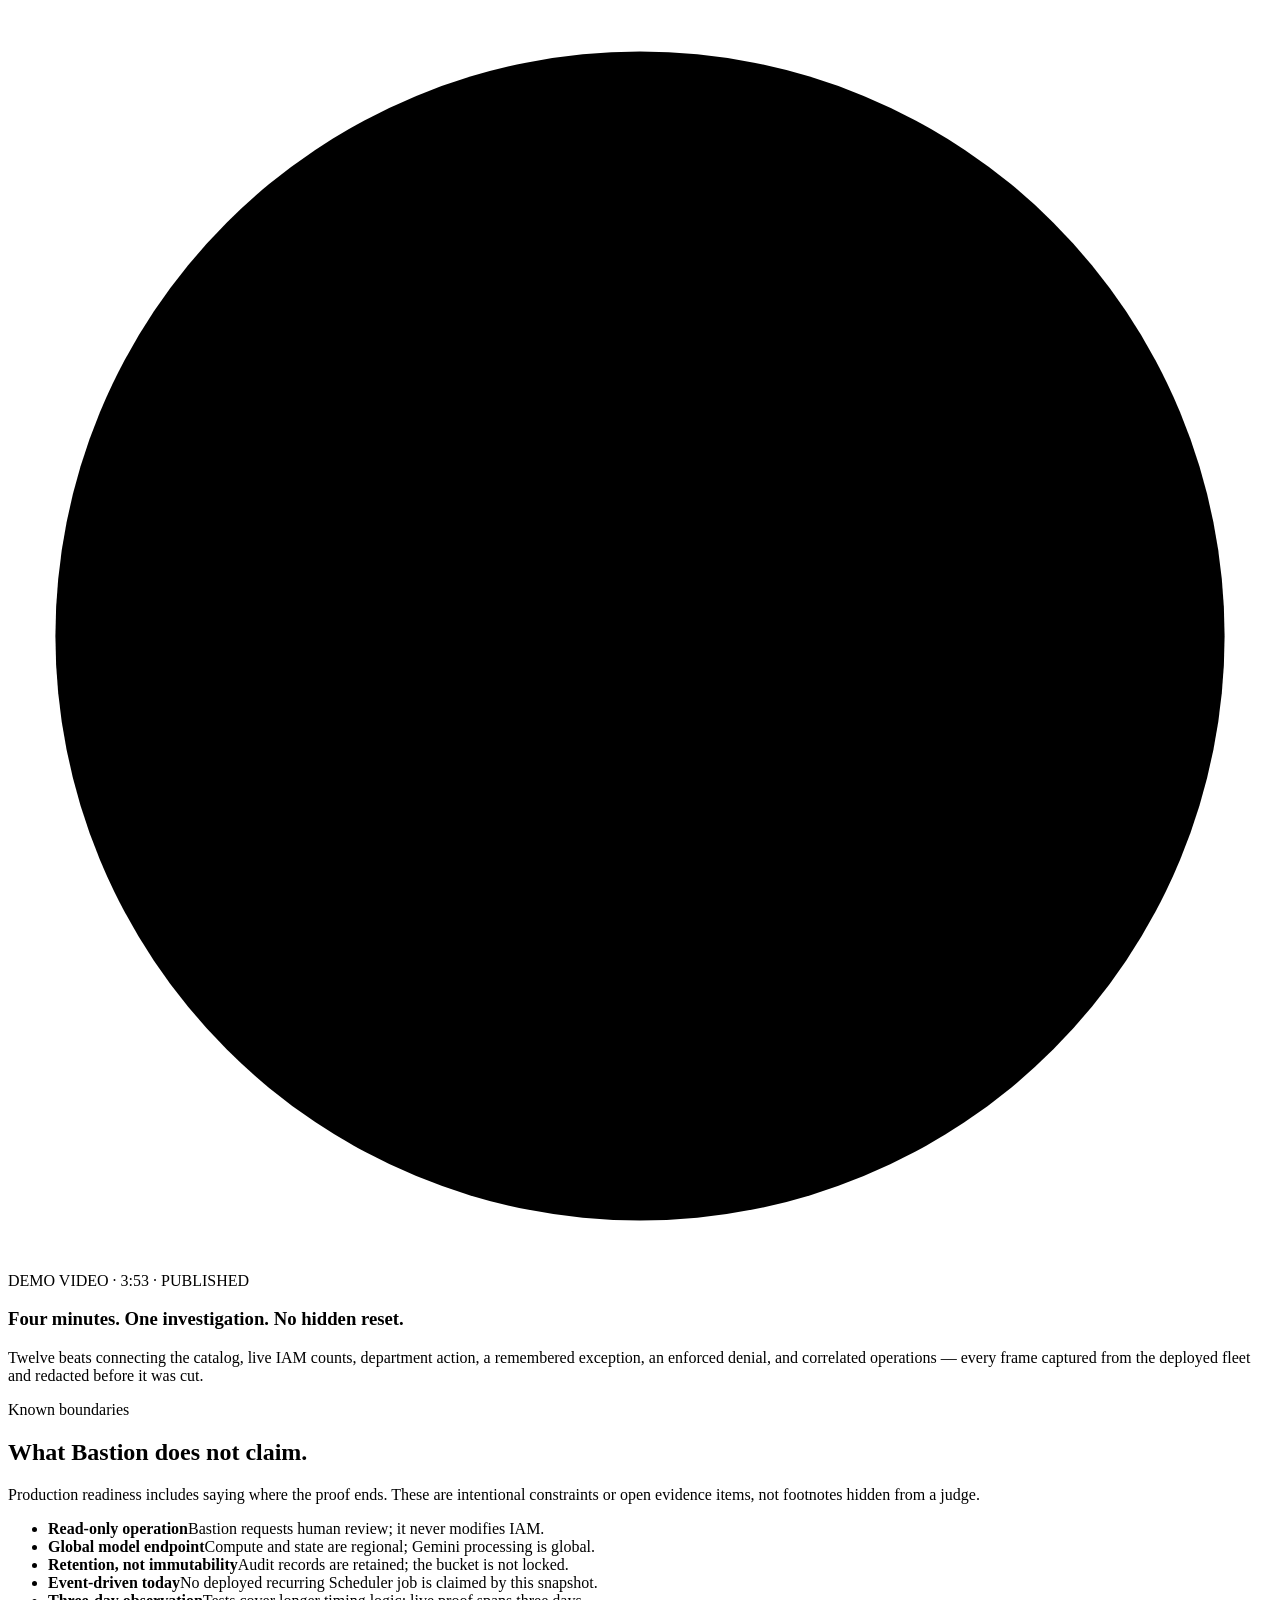
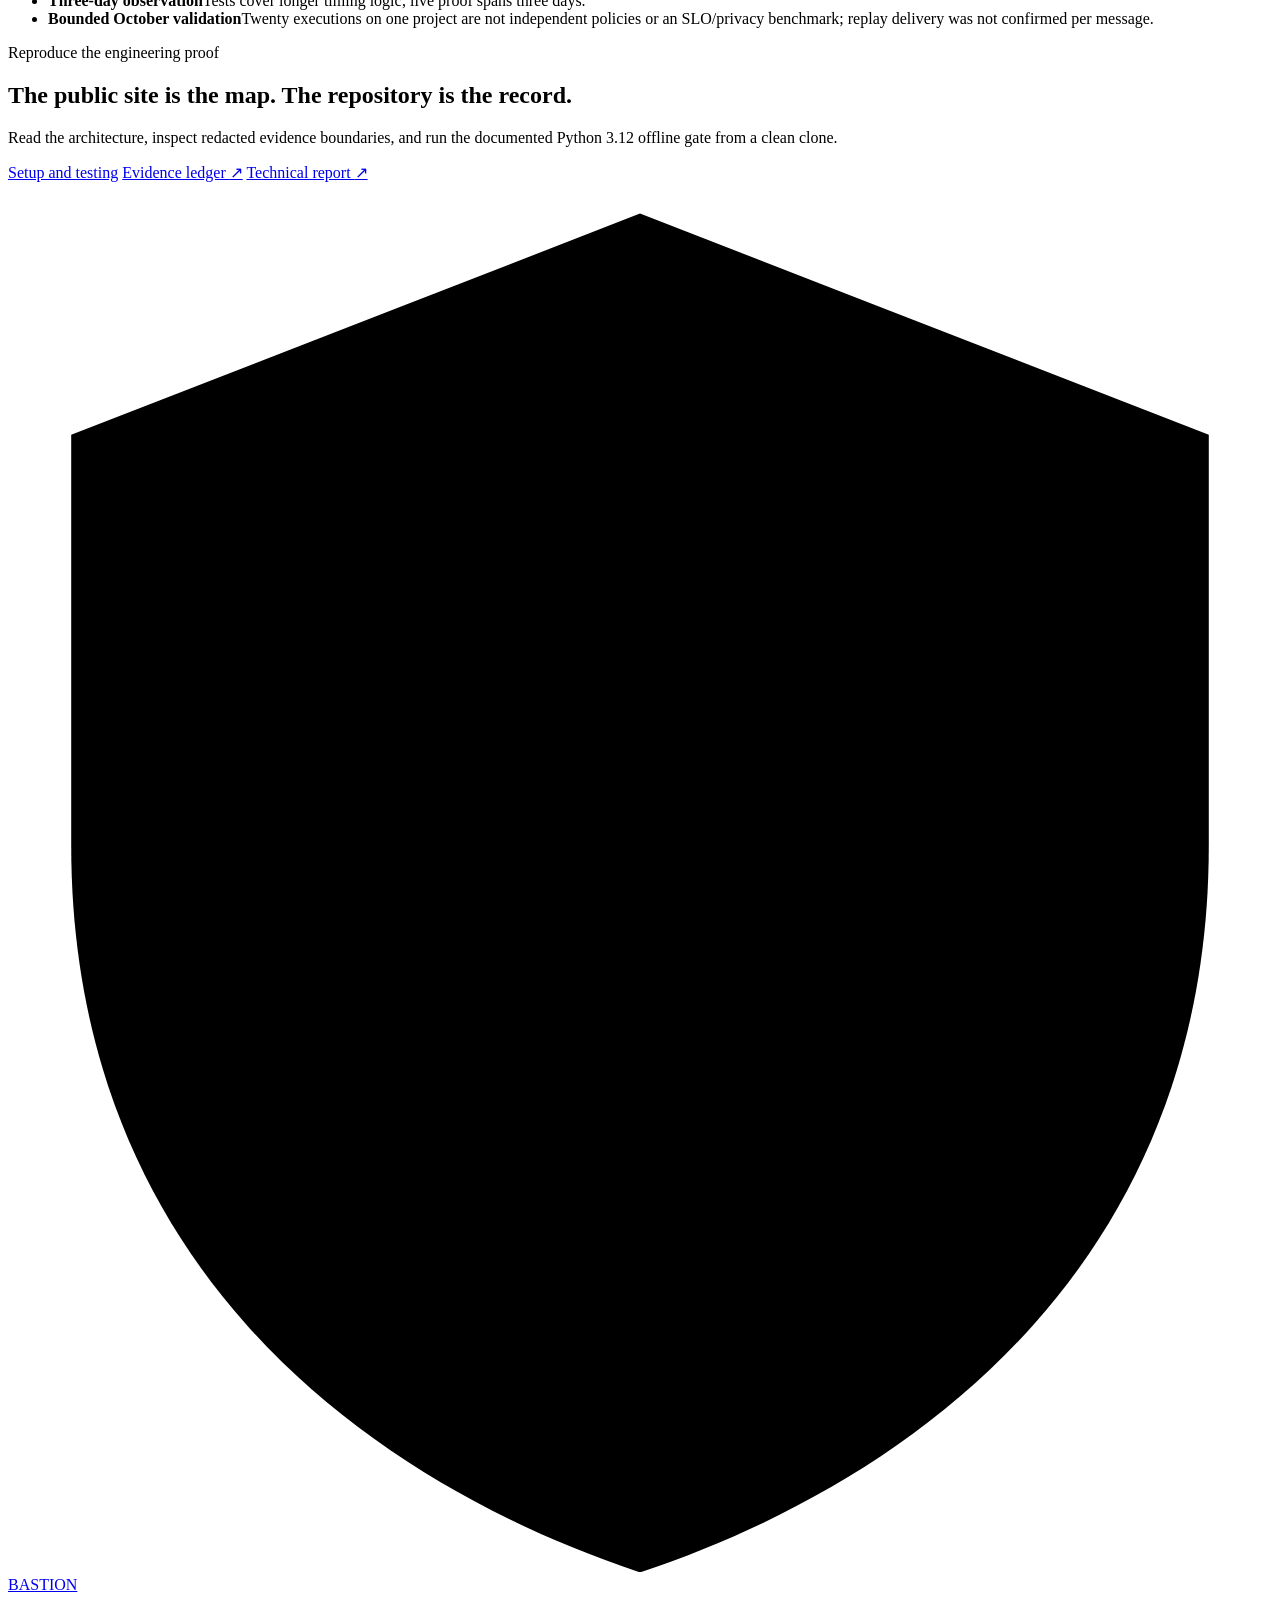
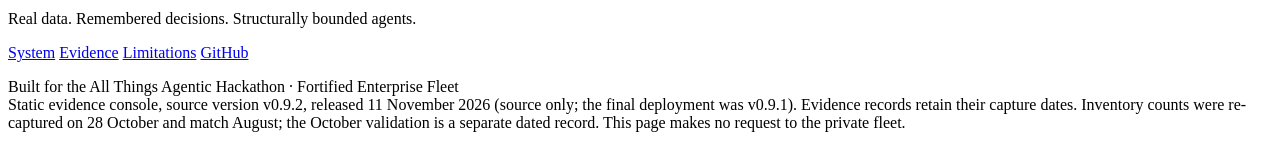
==== commit 8ca553d5: "Stop the console's proof strip reading as a live count The strip said "62 live bindings measured 25 " ====
--- a/site/index.html
+++ b/site/index.html
@@ -92,7 +92,7 @@
             height="1080"
           >
           <figcaption>
-            Reviewed brand master · animated route effects · static SVG when reduced motion is set
+            Title card as submitted in August 2026, when the fleet was live · animated route effects · static SVG when reduced motion is set
           </figcaption>
         </figure>
       </section>
@@ -104,7 +104,7 @@
         </div>
         <div class="proof-item">
           <strong>62</strong>
-          <span>live bindings measured 25 Aug</span>
+          <span>IAM bindings measured 25 Aug</span>
         </div>
         <div class="proof-item">
           <strong>3 → 2</strong>
